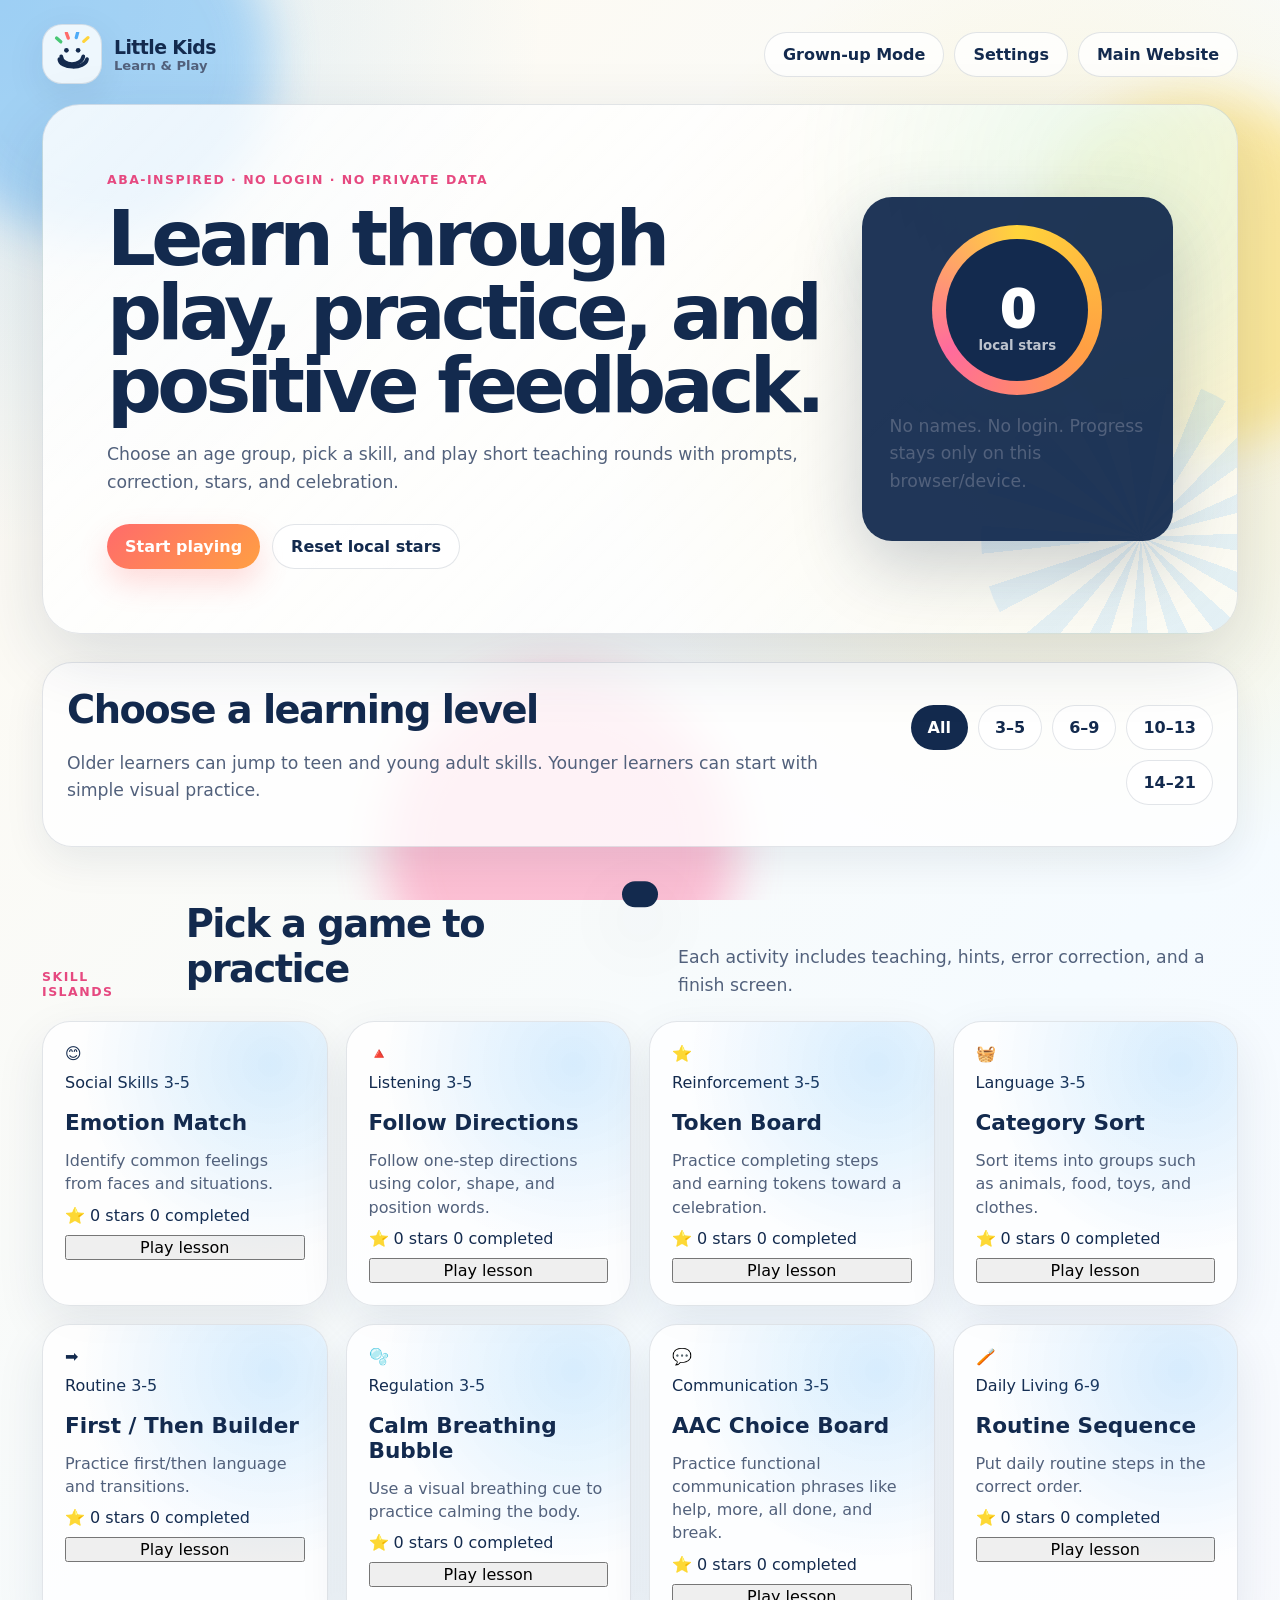
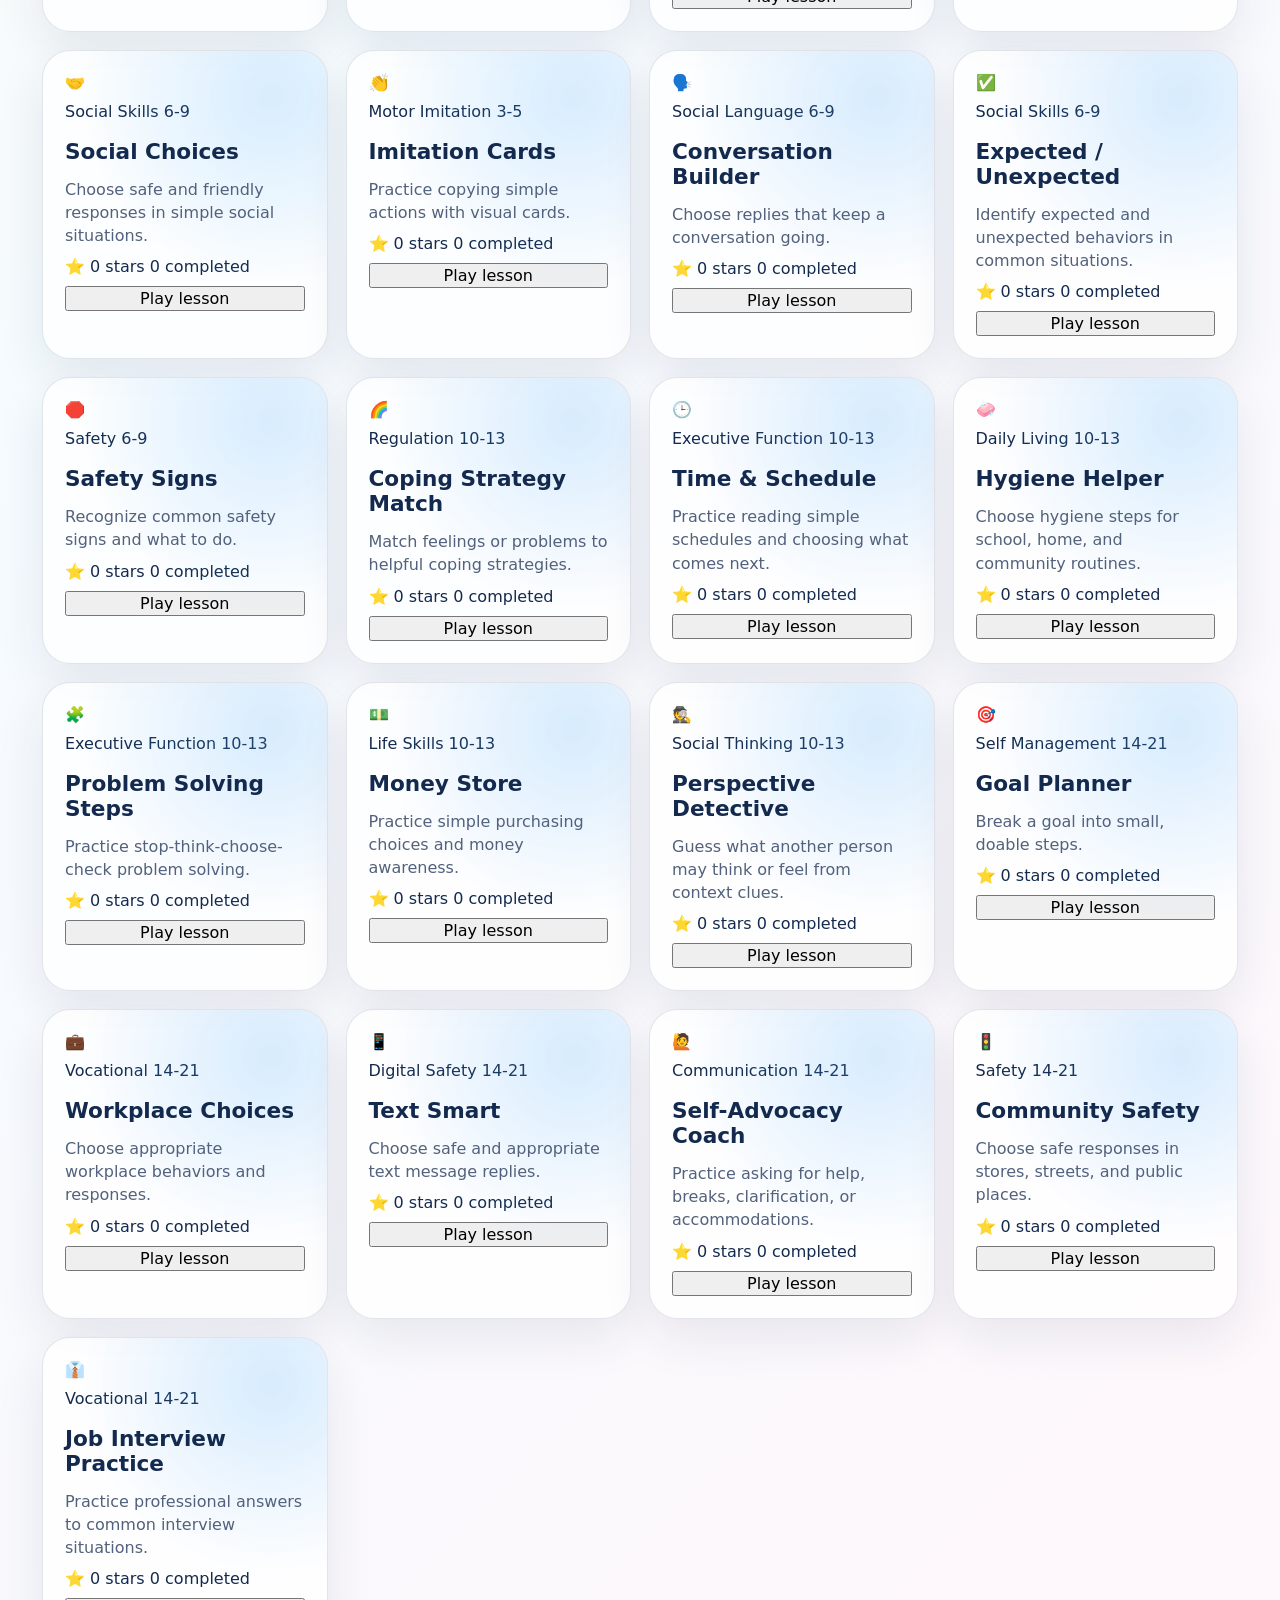
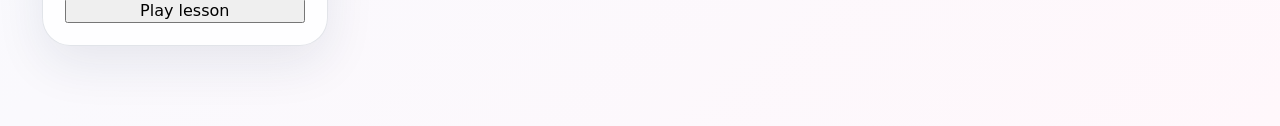
==== learn-and-play/index.html @ 6a1403d8 "Add files via upload" ====
<!doctype html>
<html lang="en">
<head>
  <meta charset="utf-8">
  <meta name="viewport" content="width=device-width, initial-scale=1">
  <title>Learn & Play Arcade — Little Kids Therapy</title>
  <meta name="description" content="A privacy-friendly Learn & Play arcade with ABA-inspired teaching games. No login, no names, no private information.">
  <link rel="stylesheet" href="styles.css">
</head>
<body>
  <div class="motion-bg" aria-hidden="true">
    <span class="blob blob-one"></span>
    <span class="blob blob-two"></span>
    <span class="blob blob-three"></span>
  </div>

  <header class="site-header">
    <a class="brand" href="../" aria-label="Back to Little Kids Therapy home">
      <span class="brand-mark" aria-hidden="true">
        <svg viewBox="0 0 96 96" role="img">
          <path d="M24 52c2 22 43 22 47 0" fill="none" stroke="#132a4e" stroke-width="8" stroke-linecap="round"/>
          <circle cx="35" cy="39" r="5" fill="#132a4e"/>
          <circle cx="60" cy="39" r="5" fill="#132a4e"/>
          <path d="M20 58c0 20 55 23 59 0" fill="none" stroke="#132a4e" stroke-width="8" stroke-linecap="round"/>
          <path d="M23 21l-9-8" stroke="#48c774" stroke-width="7" stroke-linecap="round"/>
          <path d="M39 13l-4-11" stroke="#ff6b6b" stroke-width="7" stroke-linecap="round"/>
          <path d="M56 12l3-11" stroke="#4dabf7" stroke-width="7" stroke-linecap="round"/>
          <path d="M72 20l9-8" stroke="#ffd43b" stroke-width="7" stroke-linecap="round"/>
        </svg>
      </span>
      <span>
        <strong>Little Kids</strong>
        <small>Learn & Play</small>
      </span>
    </a>

    <nav class="top-actions" aria-label="Learn and Play actions">
      <button class="pill-btn" id="grownupBtn" type="button">Grown-up Mode</button>
      <button class="pill-btn" id="settingsBtn" type="button">Settings</button>
      <a class="pill-btn" href="../">Main Website</a>
    </nav>
  </header>

  <main>
    <section class="hero">
      <div class="hero-copy">
        <span class="eyebrow">ABA-inspired · no login · no private data</span>
        <h1>Learn through play, practice, and positive feedback.</h1>
        <p>Choose an age group, pick a skill, and play short teaching rounds with prompts, correction, stars, and celebration.</p>
        <div class="hero-actions">
          <a href="#skillMap" class="primary-action">Start playing</a>
          <button type="button" class="secondary-action" id="resetProgress">Reset local stars</button>
        </div>
      </div>
      <div class="hero-panel" aria-label="Privacy friendly progress">
        <div class="star-ring">
          <span id="totalStars">0</span>
          <small>local stars</small>
        </div>
        <p>No names. No login. Progress stays only on this browser/device.</p>
      </div>
    </section>

    <section class="controls-card" aria-label="Age and skill controls">
      <div>
        <h2>Choose a learning level</h2>
        <p>Older learners can jump to teen and young adult skills. Younger learners can start with simple visual practice.</p>
      </div>
      <div class="age-tabs" role="tablist" aria-label="Age groups">
        <button class="age-tab active" data-age="ALL" type="button">All</button>
        <button class="age-tab" data-age="3-5" type="button">3–5</button>
        <button class="age-tab" data-age="6-9" type="button">6–9</button>
        <button class="age-tab" data-age="10-13" type="button">10–13</button>
        <button class="age-tab" data-age="14-21" type="button">14–21</button>
      </div>
    </section>

    <section class="skill-map" id="skillMap">
      <div class="section-head">
        <span class="eyebrow">Skill islands</span>
        <h2>Pick a game to practice</h2>
        <p>Each activity includes teaching, hints, error correction, and a finish screen.</p>
      </div>
      <div class="game-grid" id="gameGrid" aria-live="polite"></div>
    </section>
  </main>

  <dialog class="game-modal" id="gameModal" aria-label="Game window">
    <div class="modal-body">
      <button class="close-btn" id="closeGame" type="button" aria-label="Close game">×</button>
      <div id="gameArea"></div>
    </div>
  </dialog>

  <dialog class="side-dialog" id="settingsDialog" aria-label="Settings">
    <form method="dialog" class="dialog-panel">
      <button class="close-small" aria-label="Close settings">×</button>
      <h2>Accessibility Settings</h2>
      <label class="toggle-row"><input type="checkbox" id="bigTextToggle"> Bigger text</label>
      <label class="toggle-row"><input type="checkbox" id="reduceMotionToggle"> Reduce motion</label>
      <label class="toggle-row"><input type="checkbox" id="soundToggle"> Sound effects</label>
      <p class="small-note">Settings are saved only on this browser/device.</p>
      <button class="primary-action full" value="close">Done</button>
    </form>
  </dialog>

  <dialog class="side-dialog" id="grownupDialog" aria-label="Grown-up mode">
    <form method="dialog" class="dialog-panel wide">
      <button class="close-small" aria-label="Close grown-up mode">×</button>
      <h2>Grown-up Mode</h2>
      <p>This page is a no-login practice arcade. It uses ABA-inspired teaching pieces: clear instruction, visual prompt, guided practice, error correction, reinforcement, and generalization tips.</p>
      <div class="grownup-grid">
        <div><strong>Prompt hierarchy</strong><span>Teach Me → Help Me → Test Me</span></div>
        <div><strong>Correction style</strong><span>Tell what was selected, teach the difference, then try again.</span></div>
        <div><strong>Reinforcement</strong><span>Stars, tokens, praise, and short celebrations.</span></div>
        <div><strong>Privacy</strong><span>No names, no login, no diagnosis, no private child information.</span></div>
      </div>
      <button class="primary-action full" value="close">Close</button>
    </form>
  </dialog>

  <div class="toast" id="toast" role="status" aria-live="polite"></div>

  <script src="games.js"></script>
</body>
</html>
---- learn-and-play/styles.css ----
:root {
  --ink: #132a4e;
  --ink-soft: #52617c;
  --cream: #fffaf0;
  --paper: rgba(255,255,255,.80);
  --line: rgba(19,42,78,.12);
  --blue: #4dabf7;
  --aqua: #35c2d3;
  --green: #63d98a;
  --yellow: #ffd43b;
  --orange: #ff9f43;
  --pink: #ff6b9d;
  --red: #ff6b6b;
  --purple: #845ef7;
  --shadow: 0 24px 70px rgba(19,42,78,.14);
}

* { box-sizing: border-box; }
html { scroll-behavior: smooth; }
body {
  margin: 0;
  font-family: ui-sans-serif, system-ui, -apple-system, BlinkMacSystemFont, "Segoe UI", sans-serif;
  color: var(--ink);
  background:
    radial-gradient(circle at top left, rgba(77,171,247,.22), transparent 34rem),
    radial-gradient(circle at 85% 12%, rgba(255,212,59,.24), transparent 30rem),
    linear-gradient(135deg, #fffaf0, #f5fbff 45%, #fff7fb);
  min-height: 100vh;
  overflow-x: hidden;
}

body.big-text { font-size: 112%; }
body.reduce-motion *, body.reduce-motion *::before, body.reduce-motion *::after {
  animation-duration: .001ms !important;
  animation-iteration-count: 1 !important;
  transition-duration: .001ms !important;
  scroll-behavior: auto !important;
}

a { color: inherit; }
button, input { font: inherit; }

.motion-bg { position: fixed; inset: 0; pointer-events: none; overflow: hidden; z-index: -1; }
.blob { position: absolute; width: 22rem; height: 22rem; border-radius: 999px; filter: blur(24px); opacity: .42; animation: drift 15s ease-in-out infinite; }
.blob-one { top: -7rem; left: -5rem; background: #4dabf7; }
.blob-two { top: 6rem; right: -6rem; background: #ffd43b; animation-delay: -5s; }
.blob-three { bottom: -8rem; left: 30%; background: #ff6b9d; animation-delay: -9s; }
@keyframes drift {
  0%,100% { transform: translate3d(0,0,0) scale(1); }
  50% { transform: translate3d(2rem,-1rem,0) scale(1.08); }
}

.site-header {
  max-width: 1240px;
  margin: 0 auto;
  padding: 24px 22px 10px;
  display: flex;
  justify-content: space-between;
  align-items: center;
  gap: 18px;
}
.brand { display: inline-flex; align-items: center; gap: 12px; text-decoration: none; }
.brand-mark { width: 60px; height: 60px; display: grid; place-items: center; background: rgba(255,255,255,.82); border: 1px solid var(--line); border-radius: 20px; box-shadow: 0 12px 40px rgba(19,42,78,.08); }
.brand-mark svg { width: 45px; height: 45px; }
.brand strong { display:block; font-size: 1.18rem; letter-spacing:-.03em; }
.brand small { display:block; color: var(--ink-soft); font-weight:700; font-size:.82rem; }
.top-actions { display:flex; gap: 10px; flex-wrap: wrap; justify-content:flex-end; }
.pill-btn, .primary-action, .secondary-action {
  appearance:none; border:0; border-radius: 999px; padding: 12px 18px; font-weight: 800; cursor:pointer; text-decoration:none; display:inline-flex; align-items:center; justify-content:center; gap:8px;
}
.pill-btn { background: rgba(255,255,255,.78); border: 1px solid var(--line); color: var(--ink); }
.pill-btn:hover { transform: translateY(-1px); box-shadow: 0 12px 28px rgba(19,42,78,.12); }
.primary-action { background: linear-gradient(135deg, var(--red), var(--orange)); color: white; box-shadow: 0 14px 30px rgba(255,107,107,.24); }
.secondary-action { background: rgba(255,255,255,.70); color: var(--ink); border: 1px solid var(--line); }

main { max-width: 1240px; margin: 0 auto; padding: 10px 22px 80px; }
.hero {
  min-height: 420px;
  border-radius: 38px;
  padding: clamp(28px, 5vw, 64px);
  background:
    linear-gradient(135deg, rgba(255,255,255,.82), rgba(255,255,255,.55)),
    radial-gradient(circle at 90% 12%, rgba(99,217,138,.36), transparent 20rem);
  border: 1px solid var(--line);
  box-shadow: var(--shadow);
  display: grid;
  grid-template-columns: minmax(0, 1.4fr) minmax(280px, .6fr);
  gap: 28px;
  align-items:center;
  position: relative;
  overflow:hidden;
}
.hero::after {
  content:'';
  position:absolute;
  right:-4rem; bottom:-4rem; width: 20rem; height:20rem; border-radius:50%;
  background: repeating-conic-gradient(from 0deg, rgba(77,171,247,.25) 0 10deg, transparent 10deg 22deg);
  opacity:.55;
}
.hero-copy { position:relative; z-index:1; }
.eyebrow { color: #e64980; text-transform: uppercase; letter-spacing:.12em; font-size:.78rem; font-weight: 900; }
h1 { font-size: clamp(2.4rem, 6vw, 5.2rem); line-height:.96; letter-spacing:-.06em; margin: 14px 0 18px; }
.hero p, .section-head p, .controls-card p { color: var(--ink-soft); font-size: 1.08rem; line-height:1.6; }
.hero-actions { display:flex; gap: 12px; flex-wrap:wrap; margin-top:28px; }
.hero-panel { position:relative; z-index:1; background: rgba(19,42,78,.94); color:white; border-radius: 30px; padding: 28px; box-shadow: 0 24px 70px rgba(19,42,78,.22); }
.star-ring {
  width: 170px; height:170px; border-radius:50%; display:grid; place-items:center; margin:auto;
  background: conic-gradient(var(--yellow) 0deg, var(--orange) 120deg, var(--pink) 240deg, var(--yellow) 360deg);
  position:relative;
}
.star-ring::after { content:''; position:absolute; inset:14px; background:#132a4e; border-radius:50%; }
.star-ring span { z-index:1; font-size: 3.2rem; font-weight: 1000; }
.star-ring small { z-index:1; display:block; margin-top:70px; position:absolute; color: rgba(255,255,255,.72); font-weight:800; }

.controls-card {
  margin-top: 28px;
  border-radius: 30px;
  background: var(--paper);
  border: 1px solid var(--line);
  box-shadow: 0 14px 40px rgba(19,42,78,.08);
  padding: 24px;
  display:flex;
  justify-content:space-between;
  gap: 20px;
  align-items:center;
}
.controls-card h2, .section-head h2 { margin:0 0 8px; font-size: clamp(1.8rem, 3vw, 2.6rem); letter-spacing:-.04em; }
.age-tabs { display:flex; flex-wrap:wrap; gap:10px; justify-content:flex-end; }
.age-tab {
  border:1px solid var(--line);
  background:white;
  color:var(--ink);
  padding: 12px 16px;
  border-radius:999px;
  font-weight:900;
  cursor:pointer;
}
.age-tab.active, .age-tab:hover { background: var(--ink); color:white; }

.skill-map { margin-top: 54px; }
.section-head { display:flex; align-items:flex-end; justify-content:space-between; gap: 20px; margin-bottom: 22px; }
.section-head p { margin: 0; max-width: 560px; }
.game-grid {
  display:grid;
  grid-template-columns: repeat(4, minmax(0, 1fr));
  gap: 18px;
}
.game-card {
  min-height: 260px;
  position: relative;
  overflow:hidden;
  border:1px solid var(--line);
  border-radius: 28px;
  padding: 22px;
  background: rgba(255,255,255,.78);
  box-shadow: 0 18px 50px rgba(19,42,78,.09);
  cursor:pointer;
  text-align:left;
  display:flex;
  flex-direction:column;
  gap:10px;
  transition: transform .25s ease, box-shadow .25s ease;
}
.game-card:hover { transform: translateY(-6px); box-shadow: 0 28px 70px rgba(19,42,78,.14); }
.game-card::before {
  content:'';
  position:absolute;
  inset:0;
  background: radial-gradient(circle at 80% 15%, var(--card-accent, rgba(77,171,247,.22)), transparent 12rem);
  pointer-events:none;
}
.card-icon { width:58px; height:58px; border-radius:20px; display:grid; place-items:center; font-size: 2rem; background: rgba(77,171,247,.14); }
.game-card h3 { font-size:1.35rem; margin:8px 0 4px; position:relative; z-index:1; }
.game-card p { color: var(--ink-soft); margin:0; line-height:1.45; position:relative; z-index:1; }
.meta-row { margin-top:auto; display:flex; flex-wrap:wrap; gap:8px; position:relative; z-index:1; }
.badge { border-radius:999px; background:rgba(19,42,78,.07); color:var(--ink); padding: 7px 10px; font-size:.78rem; font-weight:900; }
.stars-badge { color:#8a5a00; background:rgba(255,212,59,.28); }
.level-badge { background:rgba(99,217,138,.18); color:#207447; }

.game-modal {
  width: min(1100px, calc(100vw - 32px));
  min-height: min(760px, calc(100vh - 36px));
  max-height: calc(100vh - 36px);
  border: 0;
  border-radius: 32px;
  padding: 0;
  background: transparent;
}
.game-modal::backdrop { background: rgba(19,42,78,.45); backdrop-filter: blur(12px); }
.modal-body {
  min-height: min(760px, calc(100vh - 36px));
  max-height: calc(100vh - 36px);
  overflow:auto;
  background: #fffaf0;
  border-radius: 32px;
  box-shadow: 0 40px 90px rgba(19,42,78,.35);
  padding: clamp(24px, 4vw, 44px);
  position: relative;
}
.close-btn, .close-small {
  position:absolute; top:22px; right:22px; border:0; background:var(--ink); color:white; border-radius:50%; width:48px; height:48px; display:grid; place-items:center; font-size:2rem; font-weight:900; cursor:pointer; z-index:3;
}
.close-small { width:40px; height:40px; font-size:1.4rem; }
.game-header { padding-right: 56px; border-bottom: 1px solid var(--line); padding-bottom: 22px; margin-bottom: 22px; }
.game-header h2 { margin: 4px 0 10px; font-size: clamp(2.1rem, 5vw, 4rem); line-height: 1; letter-spacing: -.055em; }
.prompt-tabs { display:flex; gap:10px; flex-wrap:wrap; margin-top:18px; }
.prompt-tab {
  border:1px solid var(--line);
  background:white;
  color:var(--ink);
  border-radius:999px;
  padding: 10px 14px;
  font-weight:900;
  cursor:pointer;
}
.prompt-tab.active { background:var(--ink); color:white; }

.lesson-box, .question-box, .feedback-box, .completion-card, .grownup-box {
  border-radius: 24px;
  border: 1px solid rgba(77,171,247,.22);
  background: rgba(77,171,247,.10);
  padding: 18px 20px;
  margin: 18px 0;
  color: var(--ink);
}
.lesson-box strong, .question-box strong { display:block; font-size:1.12rem; margin-bottom:5px; }
.question-box { background: rgba(255,255,255,.72); border-color:var(--line); font-size:1.25rem; font-weight:900; }
.feedback-box { display:none; }
.feedback-box.show { display:block; }
.feedback-box.correct { background:rgba(99,217,138,.18); border-color:rgba(99,217,138,.34); }
.feedback-box.wrong { background:rgba(255,107,107,.12); border-color:rgba(255,107,107,.32); }
.round-row { display:flex; justify-content:space-between; gap:12px; align-items:center; flex-wrap:wrap; margin: 16px 0; color:var(--ink-soft); font-weight:800; }
.progress-bar { flex:1; min-width:180px; height: 12px; background: rgba(19,42,78,.10); border-radius:999px; overflow:hidden; }
.progress-bar span { display:block; height:100%; border-radius:999px; background: linear-gradient(90deg, var(--green), var(--blue)); width:0%; transition:width .25s ease; }

.choice-grid { display:grid; grid-template-columns: repeat(3, minmax(0,1fr)); gap:14px; }
.choice-btn {
  min-height: 132px;
  border: 1px solid var(--line);
  background:white;
  border-radius: 24px;
  box-shadow: 0 14px 36px rgba(19,42,78,.08);
  cursor:pointer;
  font-weight: 950;
  color:var(--ink);
  display:flex;
  flex-direction:column;
  align-items:center;
  justify-content:center;
  gap:10px;
  padding: 15px;
  transition: transform .2s ease, border-color .2s ease, background .2s ease;
}
.choice-btn:hover { transform: translateY(-3px); border-color: var(--blue); }
.choice-btn.hint { outline: 4px solid rgba(255,212,59,.75); background:#fffced; }
.choice-btn.correct-choice { outline: 4px solid rgba(99,217,138,.75); }
.choice-btn.wrong-choice { outline: 4px solid rgba(255,107,107,.55); }
.choice-icon { font-size:3rem; line-height:1; min-height:60px; display:grid; place-items:center; }
.choice-icon svg { max-width: 80px; max-height:80px; }
.choice-label { font-size:1.05rem; text-align:center; }

.next-row { margin-top:18px; display:flex; gap:10px; justify-content:flex-end; flex-wrap:wrap; }
.next-btn, .try-btn {
  border:0; border-radius:999px; padding:13px 18px; font-weight:950; cursor:pointer;
  background:var(--ink); color:white;
}
.try-btn { background: white; color:var(--ink); border:1px solid var(--line); }
.completion-card { text-align:center; background: linear-gradient(135deg, rgba(255,212,59,.24), rgba(99,217,138,.16)); border-color:rgba(255,212,59,.38); padding:34px; }
.completion-card .big-stars { font-size:4rem; letter-spacing:.1em; margin: 12px 0; }
.confetti-pop { animation: pop .7s ease both; }
@keyframes pop { 0% { transform:scale(.7); opacity:.2; } 70% { transform:scale(1.08); } 100% { transform:scale(1); opacity:1; } }

.sequence-area { display:grid; grid-template-columns: 1fr 1fr; gap:16px; }
.sequence-bank, .sequence-slots { background:rgba(255,255,255,.62); border:1px solid var(--line); border-radius:24px; padding:18px; min-height:240px; }
.sequence-items { display:grid; gap:10px; }
.sequence-btn {
  border:1px solid var(--line); background:white; border-radius:18px; padding:14px; cursor:pointer; font-weight:900; text-align:left;
}
.sequence-btn.selected { opacity:.45; }
.slot { border:2px dashed rgba(19,42,78,.18); border-radius:18px; padding:14px; margin-bottom:10px; min-height:54px; color:var(--ink-soft); font-weight:850; }
.slot.filled { border-style:solid; background:white; color:var(--ink); }

.token-board { display:grid; gap:24px; place-items:center; }
.tokens { display:flex; gap:14px; flex-wrap:wrap; justify-content:center; }
.token {
  width:72px; height:72px; border-radius:50%; background:rgba(19,42,78,.08); display:grid; place-items:center; font-size:2.1rem; color:rgba(19,42,78,.25);
  border:2px solid rgba(19,42,78,.08);
}
.token.earned { background:var(--yellow); color:#8a5a00; border-color:#ffb703; animation:bounce .38s ease both; }
@keyframes bounce { 0%{transform:scale(.75)} 70%{transform:scale(1.12)} 100%{transform:scale(1)} }
.token-action { font-size:1.3rem; padding:16px 24px; }

.breathing-wrap { text-align:center; display:grid; gap:24px; justify-items:center; }
.breathing-bubble {
  width:220px; height:220px; border-radius:50%; background: radial-gradient(circle at 30% 25%, #fff, var(--blue));
  display:grid; place-items:center; color:white; font-weight:1000; font-size:1.4rem; box-shadow:0 26px 70px rgba(77,171,247,.25);
  animation: breathe 6s ease-in-out infinite;
}
@keyframes breathe { 0%,100%{transform:scale(.78)} 50%{transform:scale(1.12)} }

.side-dialog { border:0; border-radius:28px; padding:0; background:transparent; }
.side-dialog::backdrop { background:rgba(19,42,78,.28); backdrop-filter:blur(8px); }
.dialog-panel {
  width:min(520px, calc(100vw - 32px)); background:#fffaf0; color:var(--ink); border-radius:28px; padding:32px; box-shadow:var(--shadow); position:relative;
}
.dialog-panel.wide { width:min(760px, calc(100vw - 32px)); }
.toggle-row { display:flex; gap:12px; align-items:center; padding:14px 0; border-bottom:1px solid var(--line); font-weight:900; }
.small-note { color:var(--ink-soft); line-height:1.5; }
.full { width:100%; margin-top:18px; }
.grownup-grid { display:grid; grid-template-columns: repeat(2,1fr); gap:14px; margin-top:18px; }
.grownup-grid div { background:white; border:1px solid var(--line); border-radius:20px; padding:16px; }
.grownup-grid strong, .grownup-grid span { display:block; }
.grownup-grid span { color:var(--ink-soft); margin-top:8px; line-height:1.45; }

.toast {
  position: fixed; left:50%; bottom:24px; transform:translateX(-50%) translateY(120%);
  background: var(--ink); color:white; border-radius:999px; padding:13px 18px; font-weight:900; box-shadow:var(--shadow); z-index:20; transition: transform .25s ease;
}
.toast.show { transform:translateX(-50%) translateY(0); }

@media (max-width: 1000px) {
  .hero { grid-template-columns: 1fr; }
  .game-grid { grid-template-columns: repeat(2, minmax(0,1fr)); }
  .choice-grid { grid-template-columns: repeat(2,minmax(0,1fr)); }
  .controls-card, .section-head { align-items:flex-start; flex-direction:column; }
  .age-tabs { justify-content:flex-start; }
}
@media (max-width: 620px) {
  .site-header { align-items:flex-start; flex-direction:column; }
  .game-grid, .choice-grid, .sequence-area { grid-template-columns: 1fr; }
  .modal-body { border-radius:24px; padding:22px; }
  .game-modal { width: calc(100vw - 12px); }
  .grownup-grid { grid-template-columns:1fr; }
}


/* ===== V14 Visual Teaching Upgrade ===== */
.game-tools {
  display:flex;
  align-items:center;
  justify-content:space-between;
  gap:12px;
  flex-wrap:wrap;
  margin: 14px 0 18px;
}
.tool-btn, .prompt-switch button {
  border:1px solid rgba(19,42,78,.14);
  background:#fff;
  color:#132a4e;
  border-radius:999px;
  padding:10px 14px;
  font-weight:800;
  cursor:pointer;
  box-shadow:0 10px 26px rgba(19,42,78,.07);
}
.prompt-switch {
  display:flex;
  gap:6px;
  padding:5px;
  border-radius:999px;
  background:rgba(19,42,78,.06);
}
.prompt-switch button.active {
  background:#132a4e;
  color:#fff;
}
.teaching-card {
  display:flex;
  gap:10px;
  align-items:flex-start;
  border-radius:18px;
  padding:14px 16px;
  background:linear-gradient(135deg, #fff4cc, #fff9e9);
  border:1px solid #ffd76b;
  color:#4f5d7a;
  font-weight:700;
  margin:12px 0 20px;
}
.teaching-card strong {
  color:#132a4e;
  min-width:120px;
}
.big-visual {
  text-align:center;
  font-size:86px;
  line-height:1;
  margin:22px 0;
  filter: drop-shadow(0 18px 20px rgba(19,42,78,.10));
}
.answer-grid.compact {
  grid-template-columns: repeat(auto-fit, minmax(180px, 1fr));
}
.answer-card[disabled],
.aac-tile[disabled] {
  opacity:.55;
  cursor:not-allowed;
}
.feedback {
  display:none;
  margin-top:18px;
  padding:16px 18px;
  border-radius:18px;
  font-weight:700;
  line-height:1.55;
}
.feedback.correct {
  display:block;
  background:rgba(93,201,168,.16);
  border:1px solid rgba(93,201,168,.30);
  color:#17614d;
}
.feedback.wrong {
  display:block;
  background:rgba(255,123,107,.13);
  border:1px solid rgba(255,123,107,.28);
  color:#92362e;
}
.shape-grid {
  display:grid;
  grid-template-columns:repeat(3, 1fr);
  gap:16px;
  margin-top:20px;
}
.shape-card {
  min-height:140px;
  border-radius:24px;
  border:1px solid rgba(19,42,78,.14);
  background:#fff;
  cursor:pointer;
  display:flex;
  flex-direction:column;
  align-items:center;
  justify-content:center;
  gap:8px;
  font-weight:900;
  color:#132a4e;
  box-shadow:0 20px 42px rgba(19,42,78,.08);
}
.shape-card:hover,
.answer-card:hover,
.aac-tile:hover {
  transform:translateY(-2px);
  box-shadow:0 26px 46px rgba(19,42,78,.12);
}
.shape-svg {
  width:88px;
  height:88px;
}
.message-builder,
.sequence-target,
.model-card {
  min-height:72px;
  border-radius:22px;
  padding:18px 20px;
  background:#fff;
  border:1px solid rgba(19,42,78,.12);
  font-size:22px;
  font-weight:900;
  color:#132a4e;
  display:flex;
  align-items:center;
  box-shadow:0 16px 34px rgba(19,42,78,.06);
}
.aac-grid {
  display:grid;
  grid-template-columns:repeat(4, 1fr);
  gap:14px;
  margin:20px 0;
}
.aac-tile {
  min-height:88px;
  border-radius:22px;
  border:1px solid rgba(19,42,78,.14);
  background:#fff;
  cursor:pointer;
  font-weight:900;
  color:#132a4e;
  display:flex;
  flex-direction:column;
  align-items:center;
  justify-content:center;
  gap:8px;
  box-shadow:0 18px 36px rgba(19,42,78,.07);
}
.aac-tile strong { font-size:26px; }
.action-row {
  display:flex;
  align-items:center;
  gap:12px;
  flex-wrap:wrap;
  margin-top:18px;
}
.action-row.center { justify-content:center; }
.token-board-large {
  display:flex;
  justify-content:center;
  gap:14px;
  padding:24px;
  margin:20px 0;
  border-radius:28px;
  background:linear-gradient(135deg, rgba(59,175,214,.14), rgba(255,216,107,.20));
  border:1px solid rgba(19,42,78,.08);
}
.token-board-large span {
  width:62px;
  height:62px;
  display:grid;
  place-items:center;
  border-radius:18px;
  background:#fff;
  font-size:34px;
  box-shadow:0 15px 32px rgba(19,42,78,.08);
}
.breathing-wrap {
  display:grid;
  place-items:center;
  gap:16px;
  padding:22px;
}
.breathing-bubble {
  width:160px;
  height:160px;
  border-radius:50%;
  display:grid;
  place-items:center;
  font-weight:900;
  color:#132a4e;
  background:radial-gradient(circle at 35% 25%, #fff, #8edceb 45%, #3bafd6);
  box-shadow:0 24px 60px rgba(59,175,214,.35);
  transition:transform 2s ease;
}
.breathing-bubble.grow {
  transform:scale(1.28);
}
.adult-guide {
  margin-top:26px;
  border-radius:20px;
  background:rgba(255,255,255,.64);
  border:1px solid rgba(19,42,78,.10);
  padding:14px 16px;
}
.adult-guide summary {
  cursor:pointer;
  font-weight:900;
  color:#132a4e;
}
.adult-guide p {
  color:#4f5d7a;
  margin:10px 0 0;
}
.finish-screen {
  text-align:center;
  padding:42px 20px;
}
.finish-screen h1 {
  font-size:clamp(36px, 5vw, 70px);
}
.confetti {
  font-size:54px;
  letter-spacing:8px;
  animation: floaty 2.2s ease-in-out infinite;
}
.reward-center {
  display:grid;
  gap:12px;
  max-width:720px;
  margin:24px auto;
}
.badge {
  border-radius:18px;
  padding:16px;
  background:#fff;
  border:1px solid rgba(19,42,78,.10);
  color:#132a4e;
  font-weight:800;
}
.empty-state {
  grid-column: 1 / -1;
  background:#fff;
  border-radius:24px;
  padding:36px;
  text-align:center;
  color:#4f5d7a;
  border:1px solid rgba(19,42,78,.10);
}
body.big-text {
  font-size: 120%;
}
body.big-text .answer-card,
body.big-text .aac-tile,
body.big-text .instruction-card {
  font-size: 1.12em;
}
body.reduce-motion *,
body.reduce-motion *::before,
body.reduce-motion *::after {
  animation:none !important;
  transition:none !important;
}
@media (max-width: 760px) {
  .shape-grid, .aac-grid {
    grid-template-columns:1fr 1fr;
  }
  .game-tools {
    align-items:stretch;
  }
  .prompt-switch {
    width:100%;
    justify-content:center;
  }
  .token-board-large span {
    width:46px;
    height:46px;
    font-size:25px;
  }
}
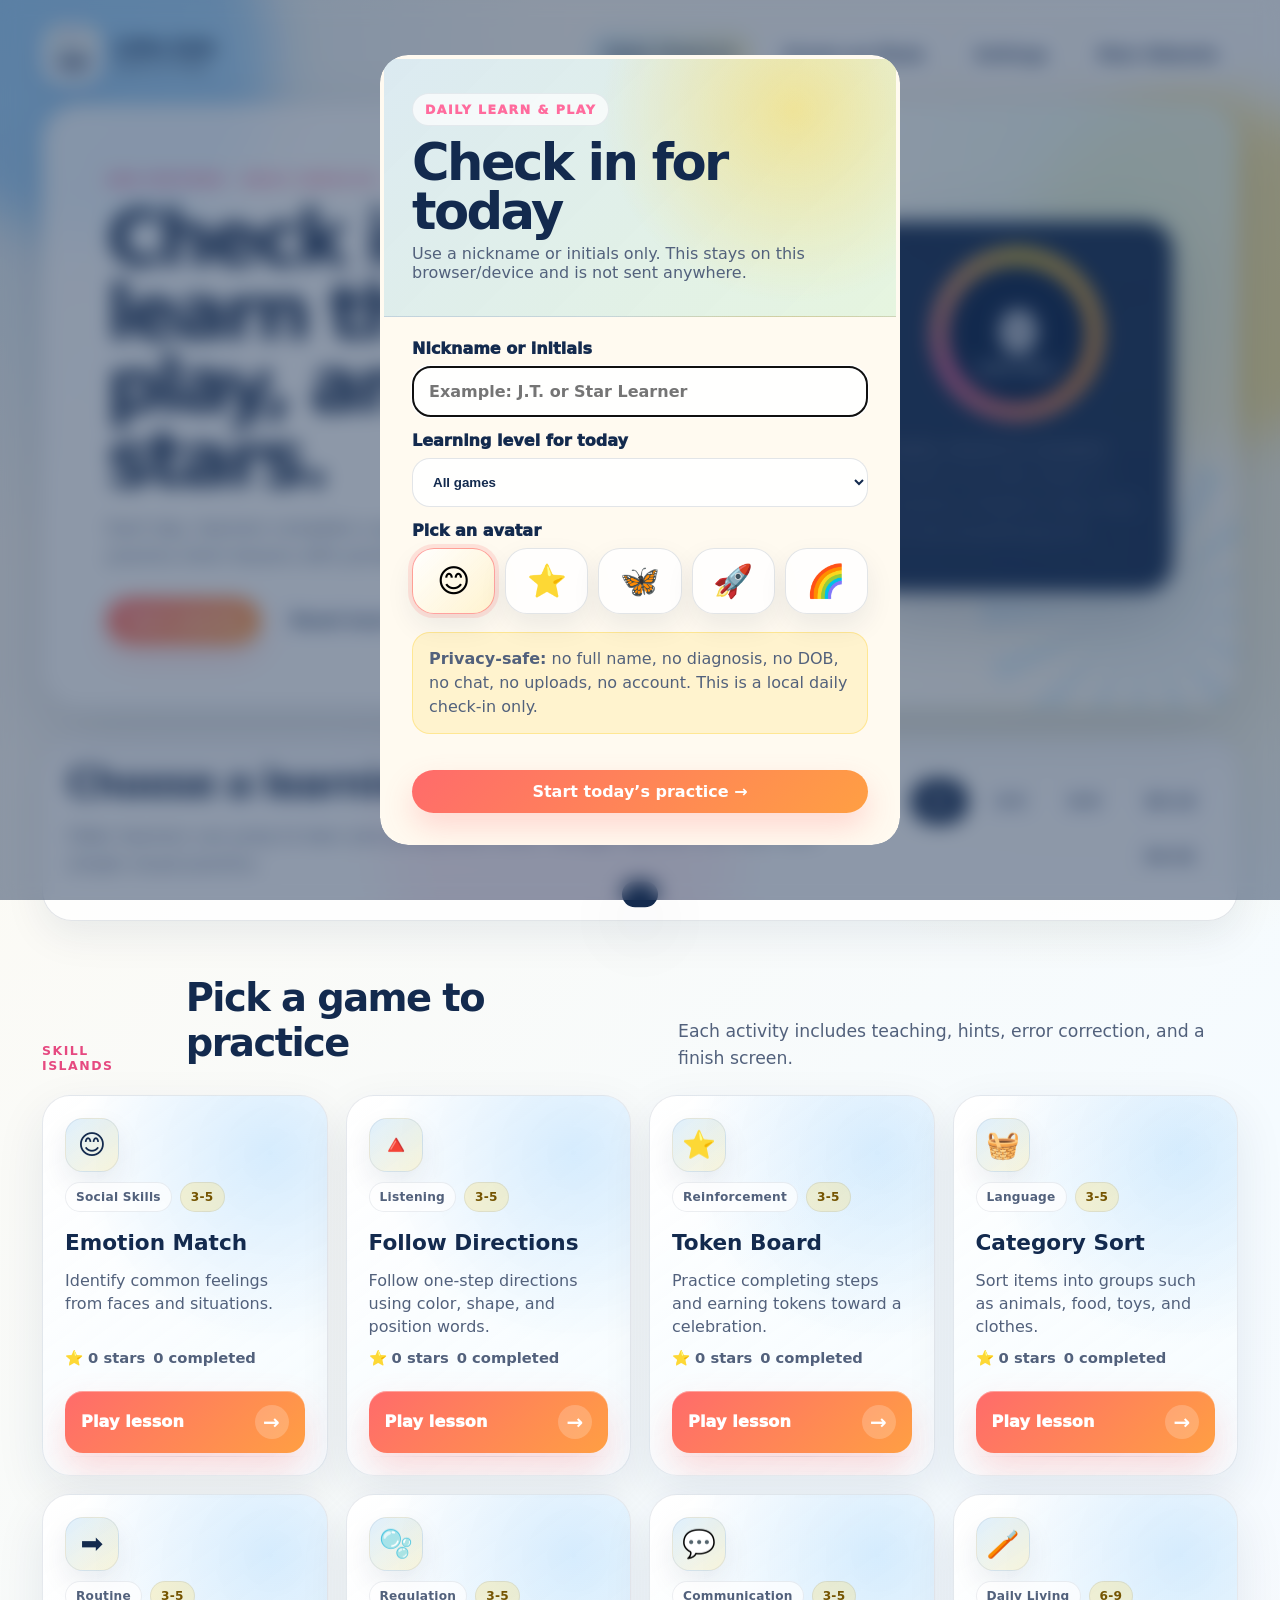
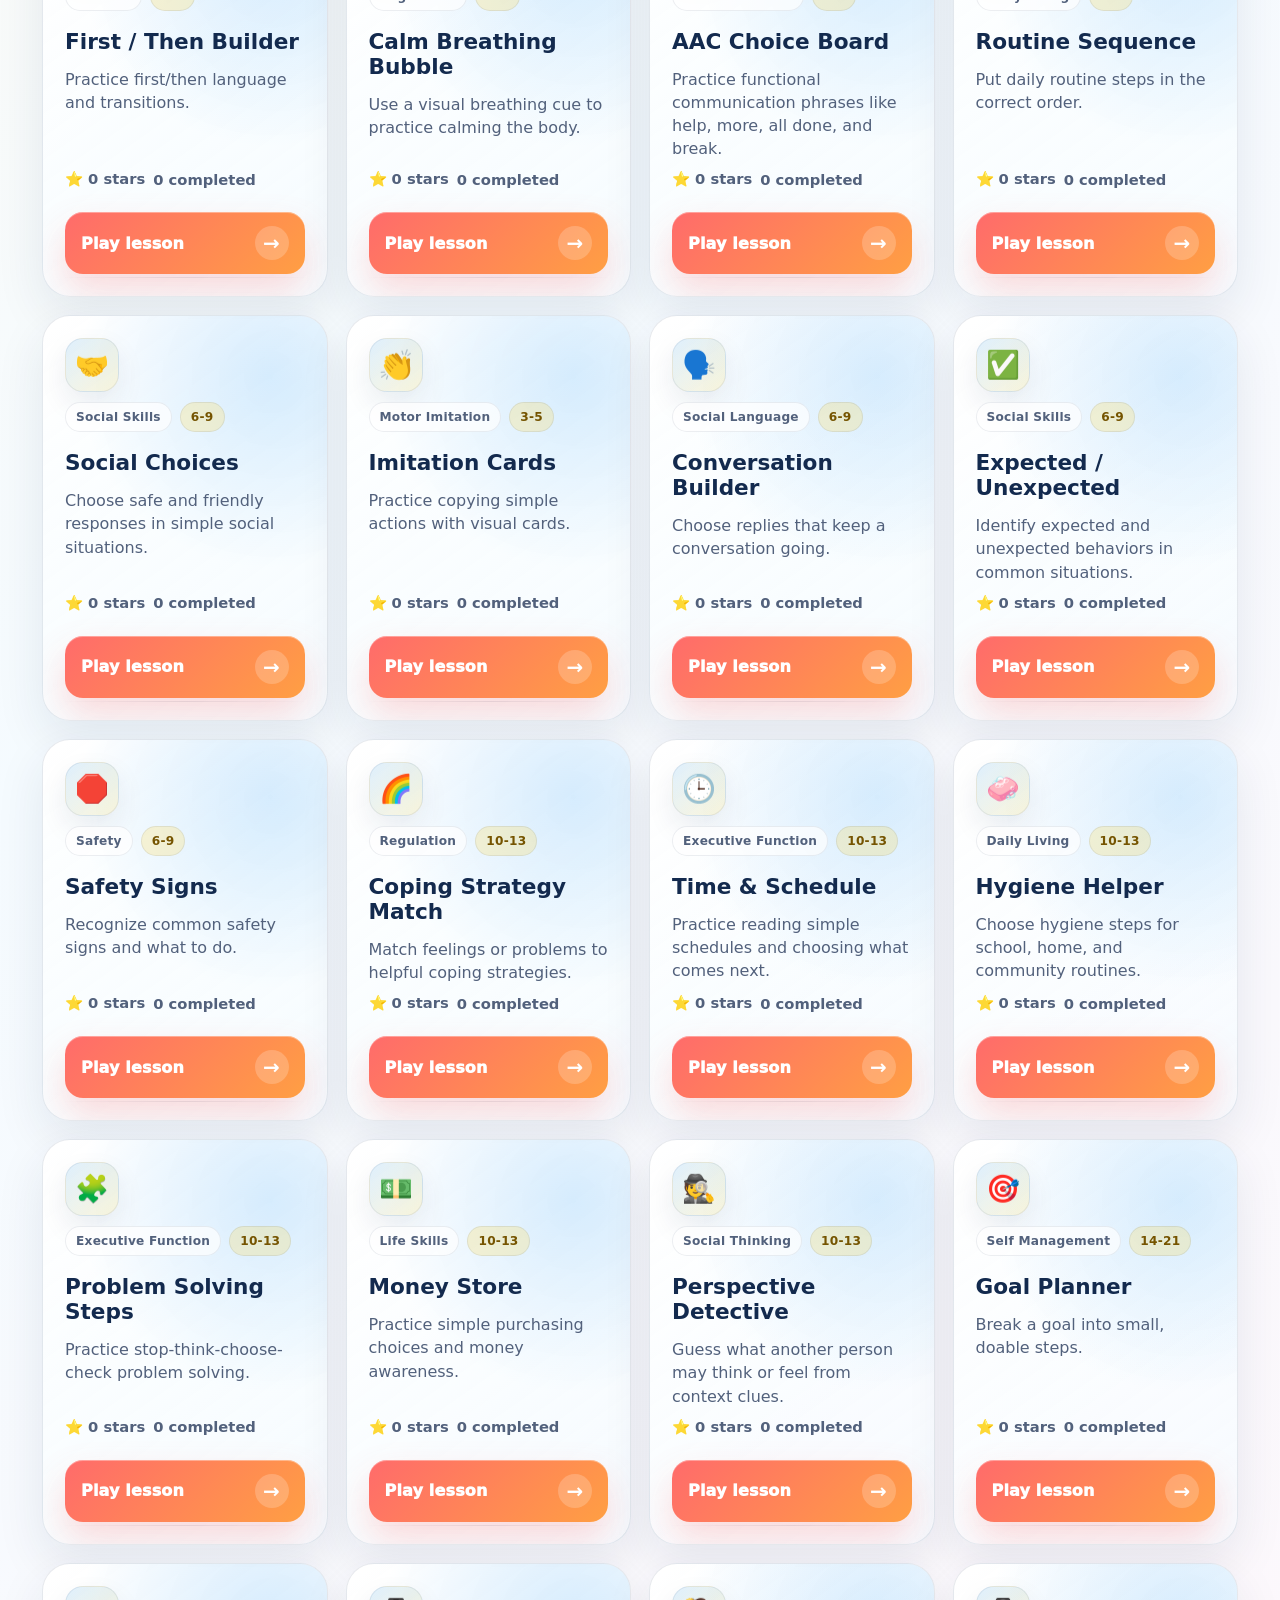
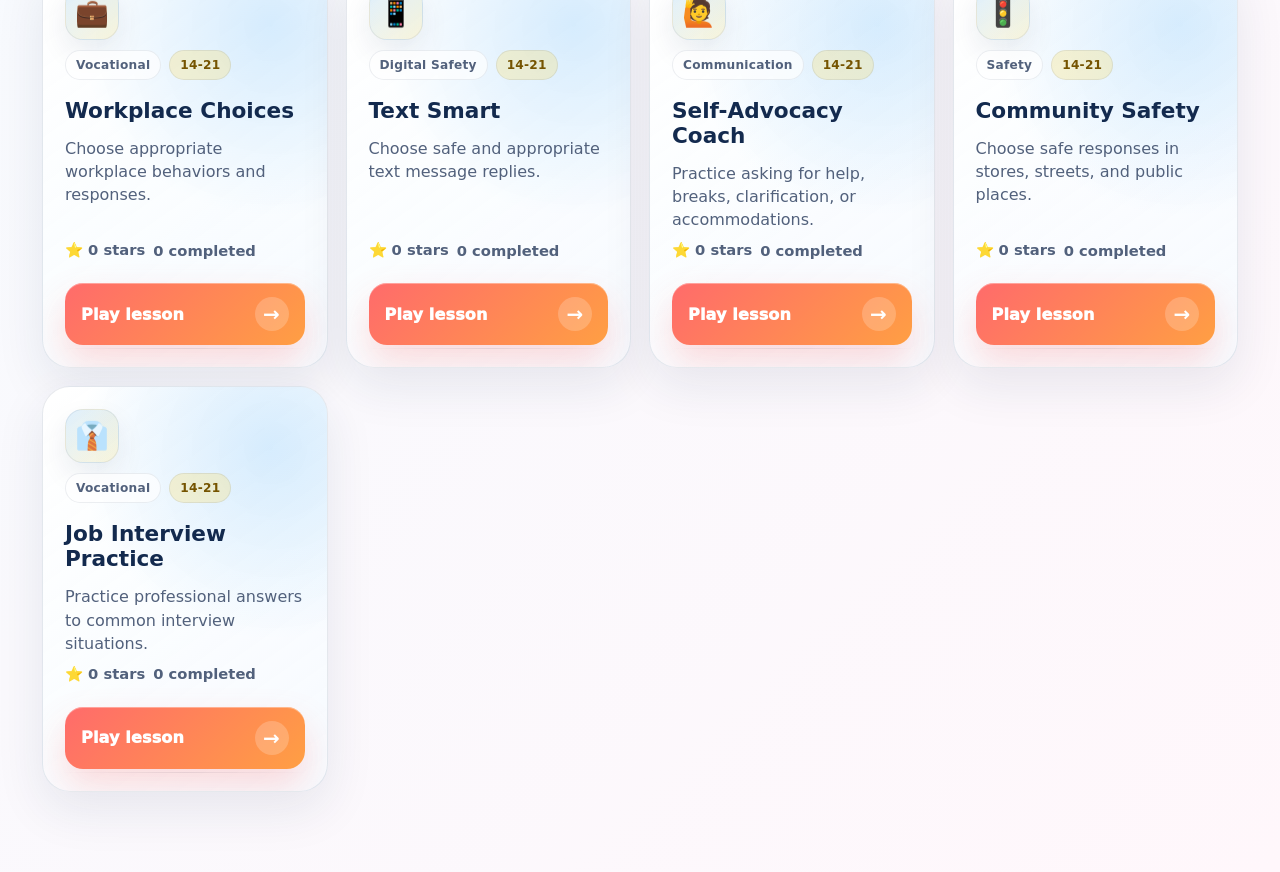
==== commit 500861de: "Add files via upload" ====
--- a/learn-and-play/index.html
+++ b/learn-and-play/index.html
@@ -4,7 +4,7 @@
   <meta charset="utf-8">
   <meta name="viewport" content="width=device-width, initial-scale=1">
   <title>Learn & Play Arcade — Little Kids Therapy</title>
-  <meta name="description" content="A privacy-friendly Learn & Play arcade with ABA-inspired teaching games. No login, no names, no private information.">
+  <meta name="description" content="A privacy-friendly daily Learn & Play arcade with ABA-inspired teaching games, local check-in, prompts, and rewards.">
   <link rel="stylesheet" href="styles.css">
 </head>
 <body>
@@ -35,6 +35,7 @@
     </a>
 
     <nav class="top-actions" aria-label="Learn and Play actions">
+      <button class="pill-btn daily-pill" id="dailyCheckinBtn" type="button">Daily Check-In</button>
       <button class="pill-btn" id="grownupBtn" type="button">Grown-up Mode</button>
       <button class="pill-btn" id="settingsBtn" type="button">Settings</button>
       <a class="pill-btn" href="../">Main Website</a>
@@ -44,9 +45,9 @@
   <main>
     <section class="hero">
       <div class="hero-copy">
-        <span class="eyebrow">ABA-inspired · no login · no private data</span>
-        <h1>Learn through play, practice, and positive feedback.</h1>
-        <p>Choose an age group, pick a skill, and play short teaching rounds with prompts, correction, stars, and celebration.</p>
+        <span class="eyebrow">ABA-inspired · daily check-in · local progress only</span>
+        <h1>Check in daily, learn through play, and earn stars.</h1>
+        <p>Each day, learners complete a quick local check-in, choose a skill island, and practice short lessons with prompts, correction, stars, and celebration.</p>
         <div class="hero-actions">
           <a href="#skillMap" class="primary-action">Start playing</a>
           <button type="button" class="secondary-action" id="resetProgress">Reset local stars</button>
@@ -57,7 +58,7 @@
           <span id="totalStars">0</span>
           <small>local stars</small>
         </div>
-        <p>No names. No login. Progress stays only on this browser/device.</p>
+        <p><strong id="dailyGreeting">Daily check-in needed</strong><br><span id="dailyStatusText">Progress stays only on this browser/device.</span></p>
       </div>
     </section>
 
@@ -92,6 +93,44 @@
     </div>
   </dialog>
 
+
+  <dialog class="side-dialog daily-dialog" id="dailyCheckinDialog" aria-label="Daily check-in">
+    <form class="dialog-panel daily-panel" id="dailyCheckinForm">
+      <div class="checkin-hero">
+        <span class="checkin-badge">Daily Learn & Play</span>
+        <h2>Check in for today</h2>
+        <p>Use a nickname or initials only. This stays on this browser/device and is not sent anywhere.</p>
+      </div>
+
+      <label class="field-label" for="dailyNickname">Nickname or initials</label>
+      <input class="checkin-input" id="dailyNickname" name="dailyNickname" maxlength="18" placeholder="Example: J.T. or Star Learner" autocomplete="off">
+
+      <label class="field-label" for="dailyAgeBand">Learning level for today</label>
+      <select class="checkin-input" id="dailyAgeBand" name="dailyAgeBand">
+        <option value="ALL">All games</option>
+        <option value="3-5">Ages 3–5</option>
+        <option value="6-9">Ages 6–9</option>
+        <option value="10-13">Ages 10–13</option>
+        <option value="14-21">Ages 14–21</option>
+      </select>
+
+      <div class="field-label">Pick an avatar</div>
+      <div class="avatar-picker" role="radiogroup" aria-label="Pick an avatar">
+        <button type="button" class="avatar-choice active" data-avatar="😊" aria-label="smile avatar">😊</button>
+        <button type="button" class="avatar-choice" data-avatar="⭐" aria-label="star avatar">⭐</button>
+        <button type="button" class="avatar-choice" data-avatar="🦋" aria-label="butterfly avatar">🦋</button>
+        <button type="button" class="avatar-choice" data-avatar="🚀" aria-label="rocket avatar">🚀</button>
+        <button type="button" class="avatar-choice" data-avatar="🌈" aria-label="rainbow avatar">🌈</button>
+      </div>
+
+      <div class="daily-privacy-note">
+        <strong>Privacy-safe:</strong> no full name, no diagnosis, no DOB, no chat, no uploads, no account. This is a local daily check-in only.
+      </div>
+
+      <button class="primary-action full" type="submit">Start today’s practice →</button>
+    </form>
+  </dialog>
+
   <dialog class="side-dialog" id="settingsDialog" aria-label="Settings">
     <form method="dialog" class="dialog-panel">
       <button class="close-small" aria-label="Close settings">×</button>
@@ -108,12 +147,12 @@
     <form method="dialog" class="dialog-panel wide">
       <button class="close-small" aria-label="Close grown-up mode">×</button>
       <h2>Grown-up Mode</h2>
-      <p>This page is a no-login practice arcade. It uses ABA-inspired teaching pieces: clear instruction, visual prompt, guided practice, error correction, reinforcement, and generalization tips.</p>
+      <p>This page is a static daily check-in practice arcade with no internet account. It uses ABA-inspired teaching pieces: clear instruction, visual prompt, guided practice, error correction, reinforcement, and generalization tips.</p>
       <div class="grownup-grid">
         <div><strong>Prompt hierarchy</strong><span>Teach Me → Help Me → Test Me</span></div>
         <div><strong>Correction style</strong><span>Tell what was selected, teach the difference, then try again.</span></div>
         <div><strong>Reinforcement</strong><span>Stars, tokens, praise, and short celebrations.</span></div>
-        <div><strong>Privacy</strong><span>No names, no login, no diagnosis, no private child information.</span></div>
+        <div><strong>Privacy</strong><span>Nickname/initials only, no internet account, no diagnosis, no private child information.</span></div>
       </div>
       <button class="primary-action full" value="close">Close</button>
     </form>
--- a/learn-and-play/styles.css
+++ b/learn-and-play/styles.css
@@ -615,3 +615,218 @@
     font-size:25px;
   }
 }
+
+
+/* ===== V15 Polish Fix: in-modal Show Me + modern game cards ===== */
+.game-card {
+  border: 1px solid rgba(19,42,78,.10);
+  background: linear-gradient(145deg, rgba(255,255,255,.92), rgba(245,251,255,.82));
+}
+.game-card::after {
+  content:'';
+  position:absolute;
+  inset:auto 18px 18px 18px;
+  height:1px;
+  background:linear-gradient(90deg, transparent, rgba(19,42,78,.10), transparent);
+  pointer-events:none;
+}
+.game-icon {
+  width: 54px;
+  height: 54px;
+  border-radius: 18px;
+  display:grid;
+  place-items:center;
+  font-size: 1.7rem;
+  background: linear-gradient(135deg, rgba(77,171,247,.18), rgba(255,212,59,.18));
+  border:1px solid rgba(19,42,78,.08);
+  box-shadow: 0 12px 28px rgba(19,42,78,.08);
+  position:relative;
+  z-index:1;
+}
+.game-card-top,
+.game-card-foot {
+  position: relative;
+  z-index: 1;
+  display:flex;
+  align-items:center;
+  gap:8px;
+  flex-wrap:wrap;
+}
+.game-card-foot {
+  margin-top:auto;
+  color:var(--ink-soft);
+  font-weight:800;
+  font-size:.92rem;
+}
+.category-pill,
+.age-pill {
+  display:inline-flex;
+  align-items:center;
+  border-radius:999px;
+  padding: 7px 10px;
+  font-size: .76rem;
+  font-weight: 900;
+  letter-spacing: .02em;
+  background: rgba(255,255,255,.68);
+  border:1px solid rgba(19,42,78,.08);
+  color:var(--ink-soft);
+}
+.age-pill { background:rgba(255,212,59,.22); color:#755400; }
+.play-btn {
+  position:relative;
+  z-index:2;
+  width:100%;
+  margin-top:14px;
+  border:0;
+  border-radius: 18px;
+  padding: 14px 16px;
+  cursor:pointer;
+  background: linear-gradient(135deg, #ff6b6b, #ff9f43);
+  color:#fff;
+  font-weight: 950;
+  letter-spacing:.01em;
+  display:flex;
+  align-items:center;
+  justify-content:space-between;
+  box-shadow: 0 18px 36px rgba(255,107,107,.24), inset 0 1px 0 rgba(255,255,255,.35);
+  transition: transform .2s ease, box-shadow .2s ease, filter .2s ease;
+}
+.play-btn strong {
+  width: 34px;
+  height: 34px;
+  border-radius:999px;
+  background:rgba(255,255,255,.20);
+  display:grid;
+  place-items:center;
+  font-size:1.25rem;
+}
+.play-btn:hover {
+  transform: translateY(-2px);
+  filter:saturate(1.05);
+  box-shadow: 0 24px 46px rgba(255,107,107,.30), inset 0 1px 0 rgba(255,255,255,.4);
+}
+.play-btn:active { transform: translateY(0); }
+.game-tools {
+  background: rgba(255,255,255,.60);
+  border: 1px solid rgba(19,42,78,.08);
+  border-radius: 24px;
+  padding: 10px;
+  box-shadow: 0 12px 32px rgba(19,42,78,.07);
+}
+.tool-btn, .prompt-switch button {
+  min-height: 42px;
+  border:1px solid rgba(19,42,78,.10);
+  background: linear-gradient(180deg, #fff, #f9fbff);
+  box-shadow: 0 10px 22px rgba(19,42,78,.06);
+}
+.tool-btn:hover, .prompt-switch button:hover {
+  transform: translateY(-1px);
+  box-shadow: 0 14px 28px rgba(19,42,78,.10);
+}
+.tool-btn[data-action="show"] {
+  background: linear-gradient(135deg, rgba(77,171,247,.16), rgba(255,212,59,.18));
+  border-color: rgba(77,171,247,.20);
+}
+.model-prompt {
+  display:none;
+  margin: 10px 0 18px;
+  padding: 18px 20px;
+  border-radius: 22px;
+  background: linear-gradient(135deg, #e8f7ff, #fff9e6);
+  border: 1px solid rgba(77,171,247,.28);
+  box-shadow: 0 18px 44px rgba(19,42,78,.08);
+  color: var(--ink);
+}
+.model-prompt.show {
+  display:flex;
+  gap:14px;
+  align-items:flex-start;
+  animation: modelPop .22s ease-out both;
+}
+.model-prompt strong {
+  flex:0 0 auto;
+  display:inline-flex;
+  align-items:center;
+  gap:8px;
+  color:#104f80;
+  font-weight:950;
+}
+.model-prompt strong::before { content:'👀'; }
+.model-prompt span {
+  color:var(--ink-soft);
+  font-weight:800;
+  line-height:1.55;
+}
+@keyframes modelPop {
+  from { opacity:0; transform: translateY(-6px) scale(.99); }
+  to { opacity:1; transform: translateY(0) scale(1); }
+}
+.toast { z-index: 9999; }
+.answer-card, .shape-card, .aac-tile {
+  border-width:1px;
+  transition: transform .18s ease, box-shadow .18s ease, border-color .18s ease;
+}
+.answer-card:hover, .shape-card:hover, .aac-tile:hover {
+  border-color:rgba(77,171,247,.30);
+}
+@media (max-width: 620px) {
+  .model-prompt.show { flex-direction:column; }
+  .play-btn { border-radius:16px; }
+}
+
+
+/* V16 daily local check-in */
+.daily-pill {
+  background: linear-gradient(135deg, rgba(77,171,247,.18), rgba(255,212,59,.24));
+  border-color: rgba(77,171,247,.28);
+}
+.daily-dialog::backdrop { background: rgba(19,42,78,.48); backdrop-filter: blur(10px); }
+.daily-panel { max-width: 620px; overflow: hidden; }
+.checkin-hero {
+  margin: -28px -28px 22px;
+  padding: 34px 28px;
+  background:
+    radial-gradient(circle at 80% 20%, rgba(255,212,59,.45), transparent 12rem),
+    linear-gradient(135deg, rgba(77,171,247,.20), rgba(99,217,138,.16));
+  border-bottom: 1px solid var(--line);
+}
+.checkin-badge {
+  display: inline-flex; align-items: center; gap: 8px;
+  padding: 8px 12px; border-radius: 999px;
+  background: rgba(255,255,255,.70); color: var(--pink);
+  font-size: .78rem; font-weight: 950; letter-spacing: .12em; text-transform: uppercase;
+  border: 1px solid rgba(19,42,78,.08);
+}
+.checkin-hero h2 { margin: 12px 0 8px; font-size: clamp(2rem, 5vw, 3.2rem); line-height: .95; letter-spacing: -.05em; }
+.checkin-hero p { color: var(--ink-soft); margin: 0; max-width: 34rem; }
+.field-label { display:block; margin: 14px 0 8px; font-weight: 950; color: var(--ink); }
+.checkin-input {
+  width: 100%; padding: 15px 16px; border-radius: 18px; border: 1px solid var(--line);
+  background: rgba(255,255,255,.88); color: var(--ink); font-weight: 800;
+  box-shadow: inset 0 1px 0 rgba(255,255,255,.8);
+}
+.avatar-picker { display: grid; grid-template-columns: repeat(5, 1fr); gap: 10px; margin-bottom: 14px; }
+.avatar-choice {
+  min-height: 66px; border-radius: 22px; border: 1px solid var(--line); background: rgba(255,255,255,.82);
+  font-size: 2rem; cursor: pointer; box-shadow: 0 12px 28px rgba(19,42,78,.08);
+  transition: transform .18s ease, box-shadow .18s ease, border-color .18s ease;
+}
+.avatar-choice:hover { transform: translateY(-2px); box-shadow: 0 18px 38px rgba(19,42,78,.13); }
+.avatar-choice.active { border-color: rgba(255,107,107,.62); outline: 4px solid rgba(255,107,107,.16); background: linear-gradient(135deg, rgba(255,255,255,.95), rgba(255,212,59,.18)); }
+.daily-privacy-note {
+  margin: 18px 0; padding: 14px 16px; border-radius: 18px;
+  background: rgba(255,212,59,.18); border: 1px solid rgba(255,212,59,.40);
+  color: var(--ink-soft); line-height: 1.5;
+}
+.daily-status-card {
+  margin-top: 14px; padding: 14px 16px; border-radius: 20px;
+  background: rgba(255,255,255,.18); border: 1px solid rgba(255,255,255,.22);
+  color: rgba(255,255,255,.86); font-weight: 800;
+}
+.daily-status-card strong { display:block; color: #fff; margin-bottom: 4px; }
+.hero-panel .daily-avatar { font-size: 2rem; display:inline-block; margin-right: 8px; }
+@media (max-width: 640px) {
+  .avatar-picker { grid-template-columns: repeat(3, 1fr); }
+  .daily-panel { padding: 22px; }
+  .checkin-hero { margin: -22px -22px 18px; padding: 28px 22px; }
+}
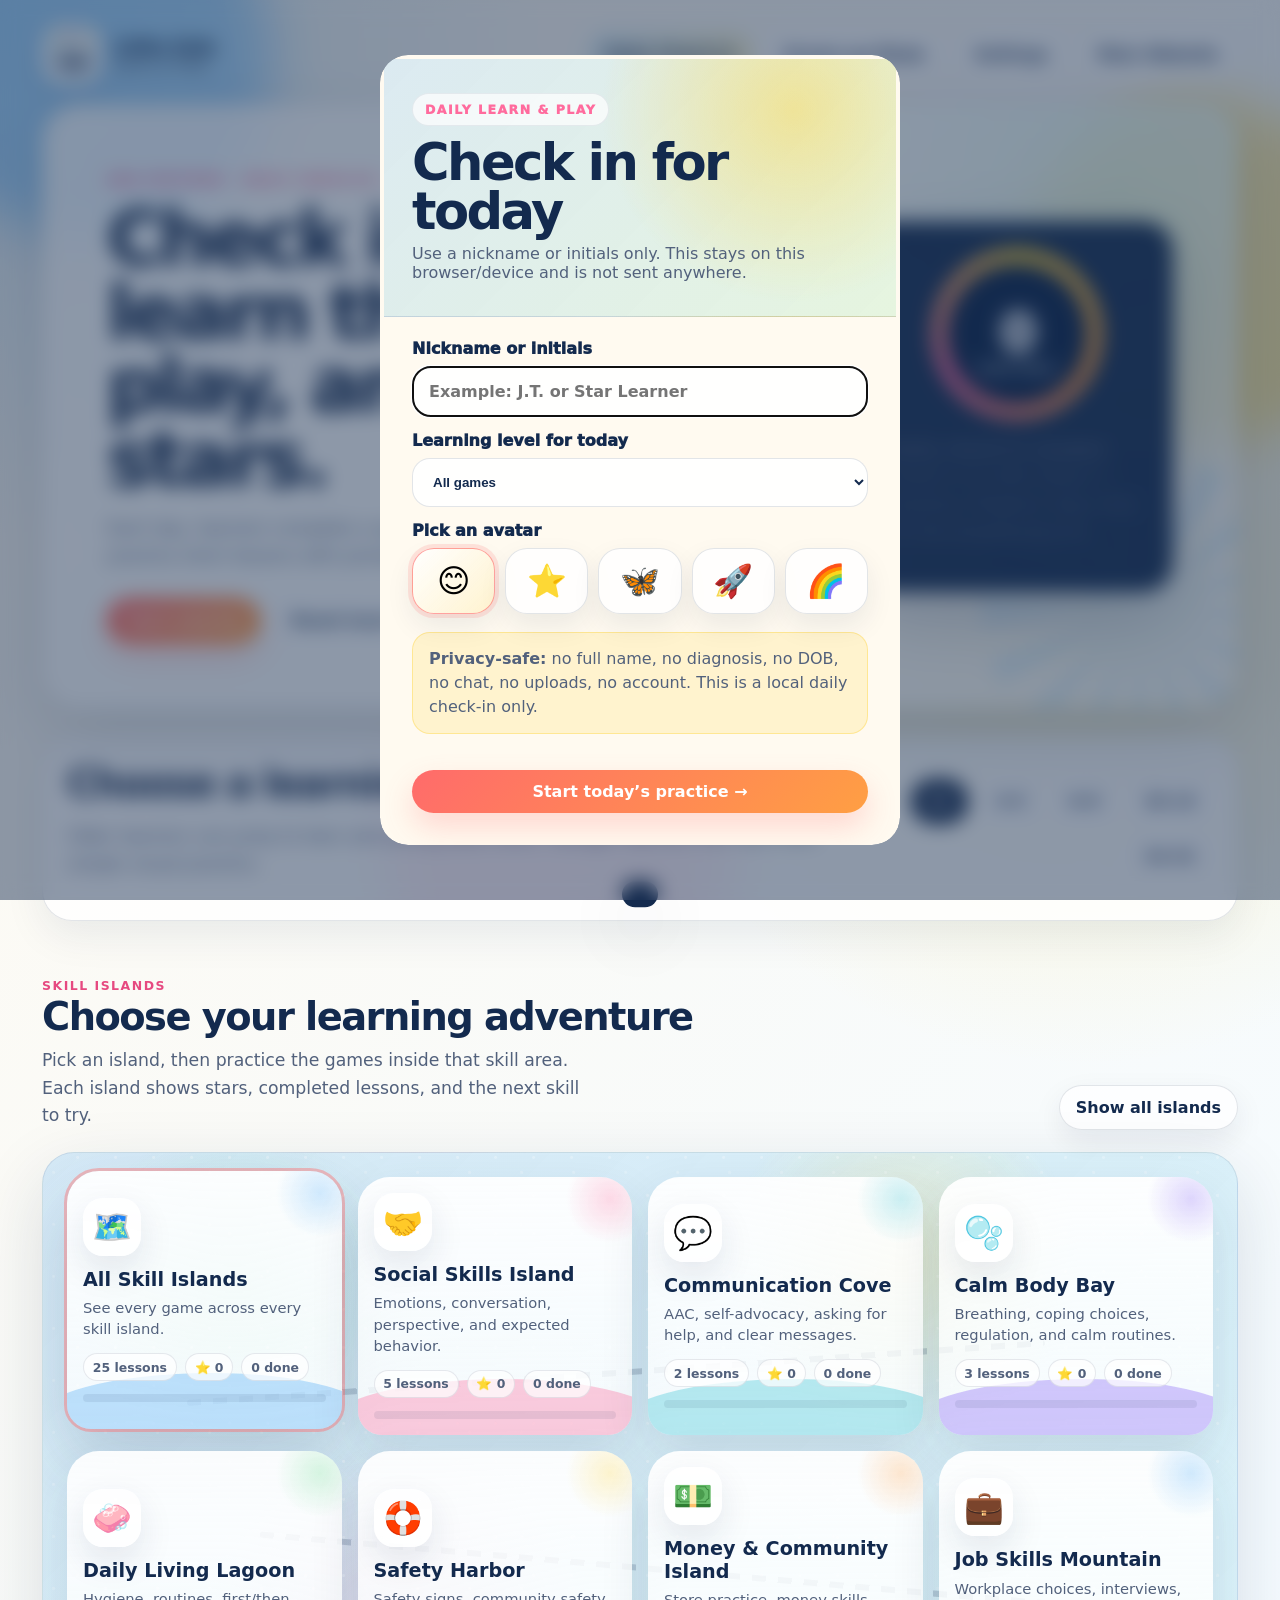
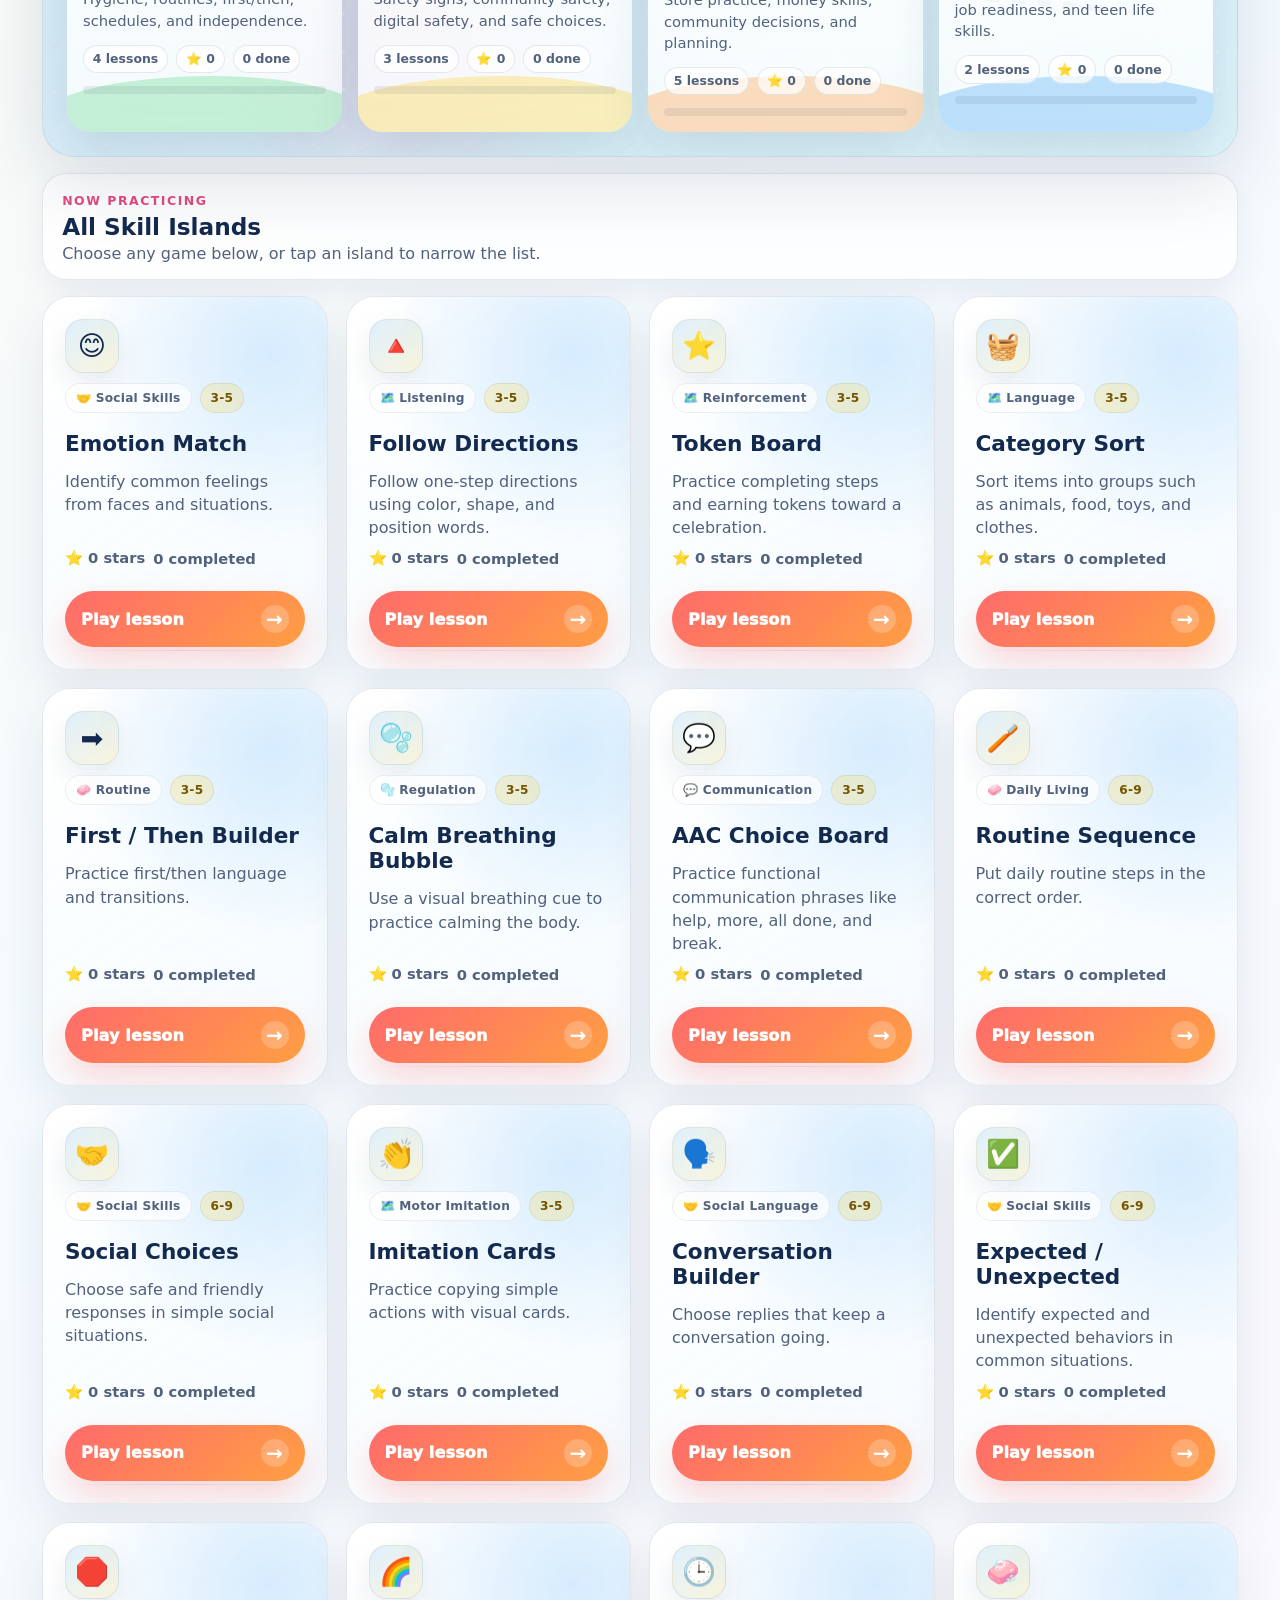
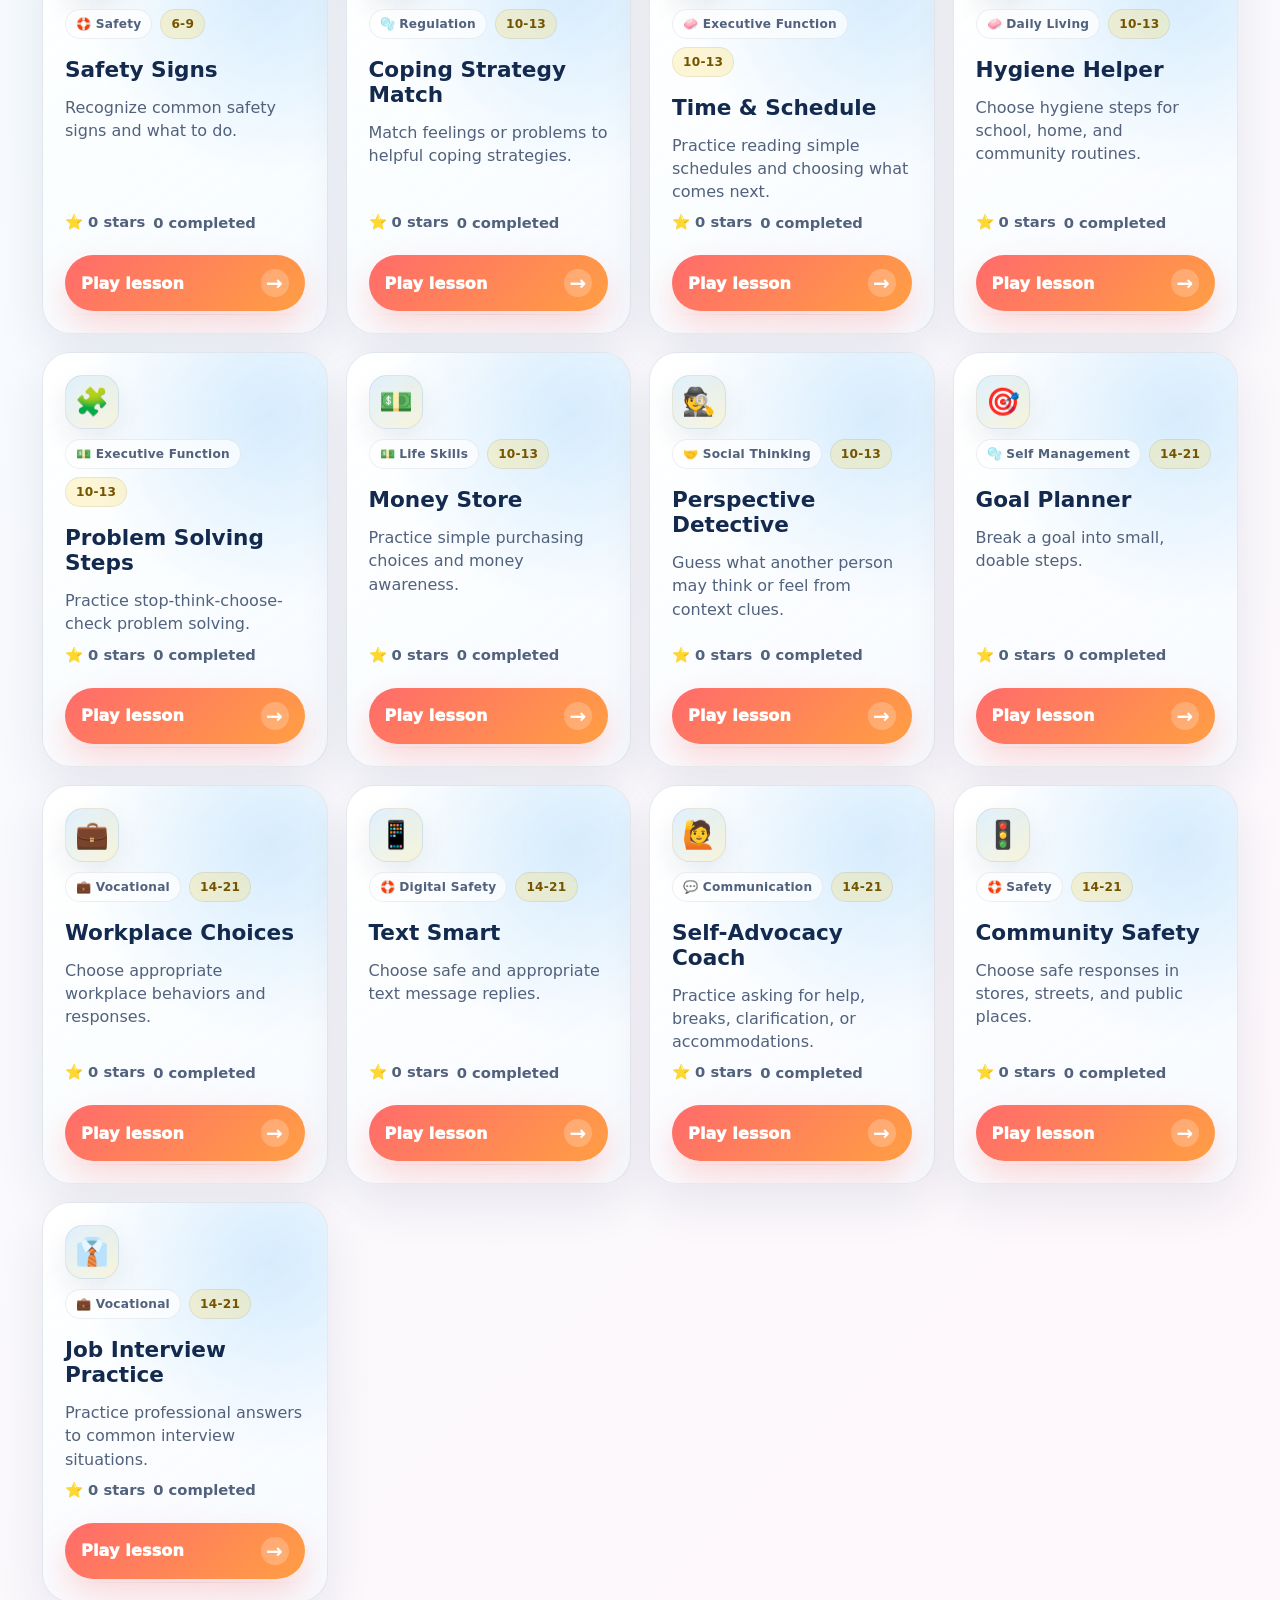
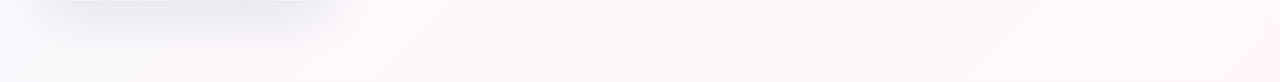
==== commit 90a851ea: "Add files via upload" ====
--- a/learn-and-play/index.html
+++ b/learn-and-play/index.html
@@ -76,12 +76,29 @@
       </div>
     </section>
 
-    <section class="skill-map" id="skillMap">
-      <div class="section-head">
-        <span class="eyebrow">Skill islands</span>
-        <h2>Pick a game to practice</h2>
-        <p>Each activity includes teaching, hints, error correction, and a finish screen.</p>
+    <section class="skill-map adventure-map" id="skillMap">
+      <div class="section-head adventure-head">
+        <div>
+          <span class="eyebrow">Skill islands</span>
+          <h2>Choose your learning adventure</h2>
+          <p>Pick an island, then practice the games inside that skill area. Each island shows stars, completed lessons, and the next skill to try.</p>
+        </div>
+        <button class="map-reset" id="clearIslandFilter" type="button">Show all islands</button>
       </div>
+
+      <div class="island-map-wrap" aria-label="Skill Islands Adventure Map">
+        <div class="map-water" aria-hidden="true"></div>
+        <div class="island-path path-one" aria-hidden="true"></div>
+        <div class="island-path path-two" aria-hidden="true"></div>
+        <div class="islands-grid" id="islandsGrid" aria-live="polite"></div>
+      </div>
+
+      <div class="selected-island-panel" id="selectedIslandPanel">
+        <span class="eyebrow">Now practicing</span>
+        <h3 id="selectedIslandTitle">All Skill Islands</h3>
+        <p id="selectedIslandText">Choose any game below, or tap an island to narrow the list.</p>
+      </div>
+
       <div class="game-grid" id="gameGrid" aria-live="polite"></div>
     </section>
   </main>
--- a/learn-and-play/styles.css
+++ b/learn-and-play/styles.css
@@ -830,3 +830,199 @@
   .daily-panel { padding: 22px; }
   .checkin-hero { margin: -22px -22px 18px; padding: 28px 22px; }
 }
+
+/* ========== V17 Skill Islands Adventure Map ========== */
+.adventure-map {
+  position: relative;
+}
+.adventure-head {
+  display: flex;
+  justify-content: space-between;
+  align-items: flex-end;
+  gap: 1rem;
+}
+.map-reset {
+  border: 1px solid rgba(19,42,78,.12);
+  background: rgba(255,255,255,.78);
+  color: var(--ink);
+  font-weight: 900;
+  border-radius: 999px;
+  padding: .75rem 1rem;
+  box-shadow: 0 12px 30px rgba(19,42,78,.08);
+  cursor: pointer;
+}
+.island-map-wrap {
+  position: relative;
+  overflow: hidden;
+  border: 1px solid rgba(19,42,78,.10);
+  border-radius: 2rem;
+  padding: clamp(1rem, 2vw, 1.5rem);
+  background:
+    radial-gradient(circle at 16% 22%, rgba(99,217,138,.20), transparent 10rem),
+    radial-gradient(circle at 72% 18%, rgba(255,212,59,.22), transparent 11rem),
+    radial-gradient(circle at 30% 80%, rgba(255,107,157,.18), transparent 12rem),
+    linear-gradient(135deg, rgba(77,171,247,.22), rgba(53,194,211,.13));
+  box-shadow: var(--shadow);
+  margin-bottom: 1rem;
+}
+.map-water {
+  position:absolute;
+  inset:-20%;
+  background-image:
+    radial-gradient(circle at 20% 30%, rgba(255,255,255,.26) 0 1px, transparent 2px),
+    radial-gradient(circle at 80% 70%, rgba(255,255,255,.20) 0 1px, transparent 2px);
+  background-size: 38px 38px, 52px 52px;
+  animation: mapDrift 18s linear infinite;
+  pointer-events:none;
+}
+@keyframes mapDrift { from { transform: translate3d(0,0,0) rotate(0deg); } to { transform: translate3d(-40px,30px,0) rotate(2deg); } }
+.island-path {
+  position: absolute;
+  height: 6px;
+  border-radius: 999px;
+  background: repeating-linear-gradient(90deg, rgba(19,42,78,.18) 0 14px, transparent 14px 26px);
+  transform: rotate(-4deg);
+  pointer-events:none;
+}
+.path-one { left: 12%; right: 16%; top: 36%; }
+.path-two { left: 18%; right: 10%; bottom: 30%; transform: rotate(5deg); }
+.islands-grid {
+  position: relative;
+  z-index: 2;
+  display: grid;
+  grid-template-columns: repeat(4, minmax(0, 1fr));
+  gap: 1rem;
+}
+.island-card {
+  position: relative;
+  min-height: 188px;
+  border: 0;
+  border-radius: 2rem 2rem 1.5rem 1.5rem;
+  background: linear-gradient(180deg, rgba(255,255,255,.92), rgba(255,255,255,.72));
+  box-shadow: 0 22px 50px rgba(19,42,78,.12);
+  padding: 1rem;
+  text-align: left;
+  color: var(--ink);
+  cursor: pointer;
+  overflow: hidden;
+  transform: translateY(0);
+  transition: transform .22s ease, box-shadow .22s ease, outline-color .22s ease;
+  outline: 3px solid transparent;
+}
+.island-card:hover,
+.island-card.active {
+  transform: translateY(-6px);
+  box-shadow: 0 32px 72px rgba(19,42,78,.18);
+  outline-color: rgba(255,107,107,.42);
+}
+.island-card::before {
+  content:'';
+  position:absolute;
+  left:-12%; right:-12%; bottom:-36px;
+  height: 92px;
+  background: var(--island-color, #63d98a);
+  border-radius: 52% 48% 0 0;
+  opacity: .34;
+}
+.island-card::after {
+  content:'';
+  position:absolute;
+  width: 92px;
+  height: 92px;
+  right: -24px;
+  top: -24px;
+  border-radius: 999px;
+  background: radial-gradient(circle, var(--island-color, #63d98a), transparent 68%);
+  opacity: .25;
+}
+.island-icon {
+  width: 58px;
+  height: 58px;
+  display:grid;
+  place-items:center;
+  border-radius: 1.25rem;
+  background: rgba(255,255,255,.86);
+  font-size: 2rem;
+  box-shadow: 0 14px 34px rgba(19,42,78,.10);
+  margin-bottom: .75rem;
+}
+.island-card h3 {
+  margin: .25rem 0 .4rem;
+  font-size: 1.2rem;
+}
+.island-card p {
+  margin: 0;
+  color: var(--ink-soft);
+  line-height: 1.45;
+  font-size: .92rem;
+}
+.island-stats {
+  position: relative;
+  z-index: 1;
+  display: flex;
+  gap: .5rem;
+  flex-wrap: wrap;
+  margin-top: .85rem;
+}
+.island-stats span {
+  border: 1px solid rgba(19,42,78,.10);
+  background: rgba(255,255,255,.72);
+  border-radius: 999px;
+  padding: .35rem .55rem;
+  color: var(--ink-soft);
+  font-weight: 800;
+  font-size: .78rem;
+}
+.island-progress-mini {
+  position: relative;
+  z-index: 1;
+  height: 8px;
+  border-radius: 999px;
+  background: rgba(19,42,78,.08);
+  margin-top: .8rem;
+  overflow: hidden;
+}
+.island-progress-mini i {
+  display:block;
+  height:100%;
+  width: var(--pct, 0%);
+  border-radius: 999px;
+  background: linear-gradient(90deg, var(--island-color, #63d98a), #ffd43b);
+}
+.selected-island-panel {
+  border: 1px solid rgba(19,42,78,.10);
+  background: rgba(255,255,255,.76);
+  border-radius: 1.5rem;
+  padding: 1rem 1.2rem;
+  margin-bottom: 1rem;
+  box-shadow: 0 12px 34px rgba(19,42,78,.07);
+}
+.selected-island-panel h3 { margin: .25rem 0; font-size: 1.45rem; }
+.selected-island-panel p { margin: 0; color: var(--ink-soft); }
+.game-card {
+  border: 1px solid rgba(19,42,78,.10);
+}
+.play-btn {
+  border: 0 !important;
+  background: linear-gradient(135deg, #ff6b6b, #ff9f43) !important;
+  color: #fff !important;
+  border-radius: 999px !important;
+  box-shadow: 0 16px 34px rgba(255,107,107,.25) !important;
+  min-height: 46px;
+  padding-inline: 1rem !important;
+  font-weight: 950 !important;
+}
+.play-btn strong {
+  background: rgba(255,255,255,.22);
+  border-radius: 999px;
+  width: 28px;
+  height: 28px;
+  display: inline-grid;
+  place-items: center;
+}
+@media (max-width: 1050px){ .islands-grid { grid-template-columns: repeat(2, minmax(0, 1fr)); } }
+@media (max-width: 620px){
+  .adventure-head { align-items:flex-start; flex-direction:column; }
+  .islands-grid { grid-template-columns: 1fr; }
+  .island-card { min-height: 160px; }
+}
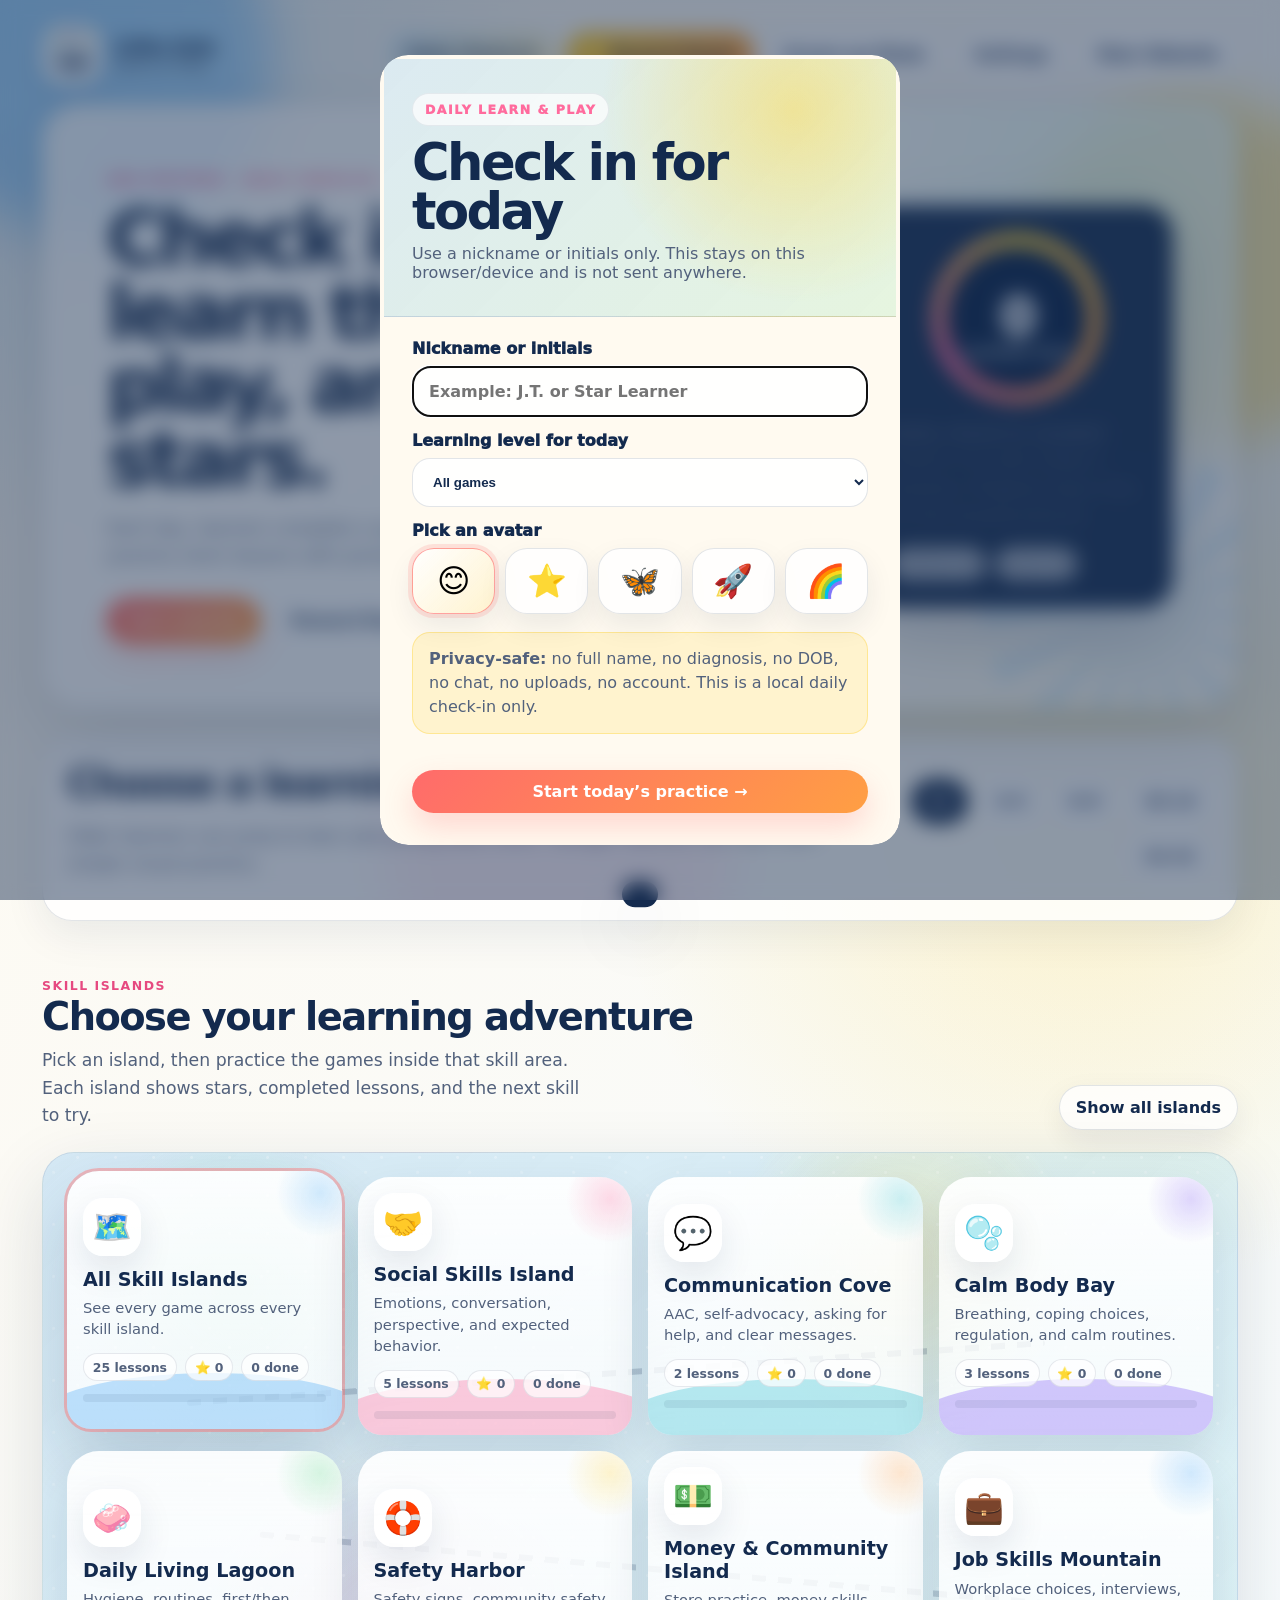
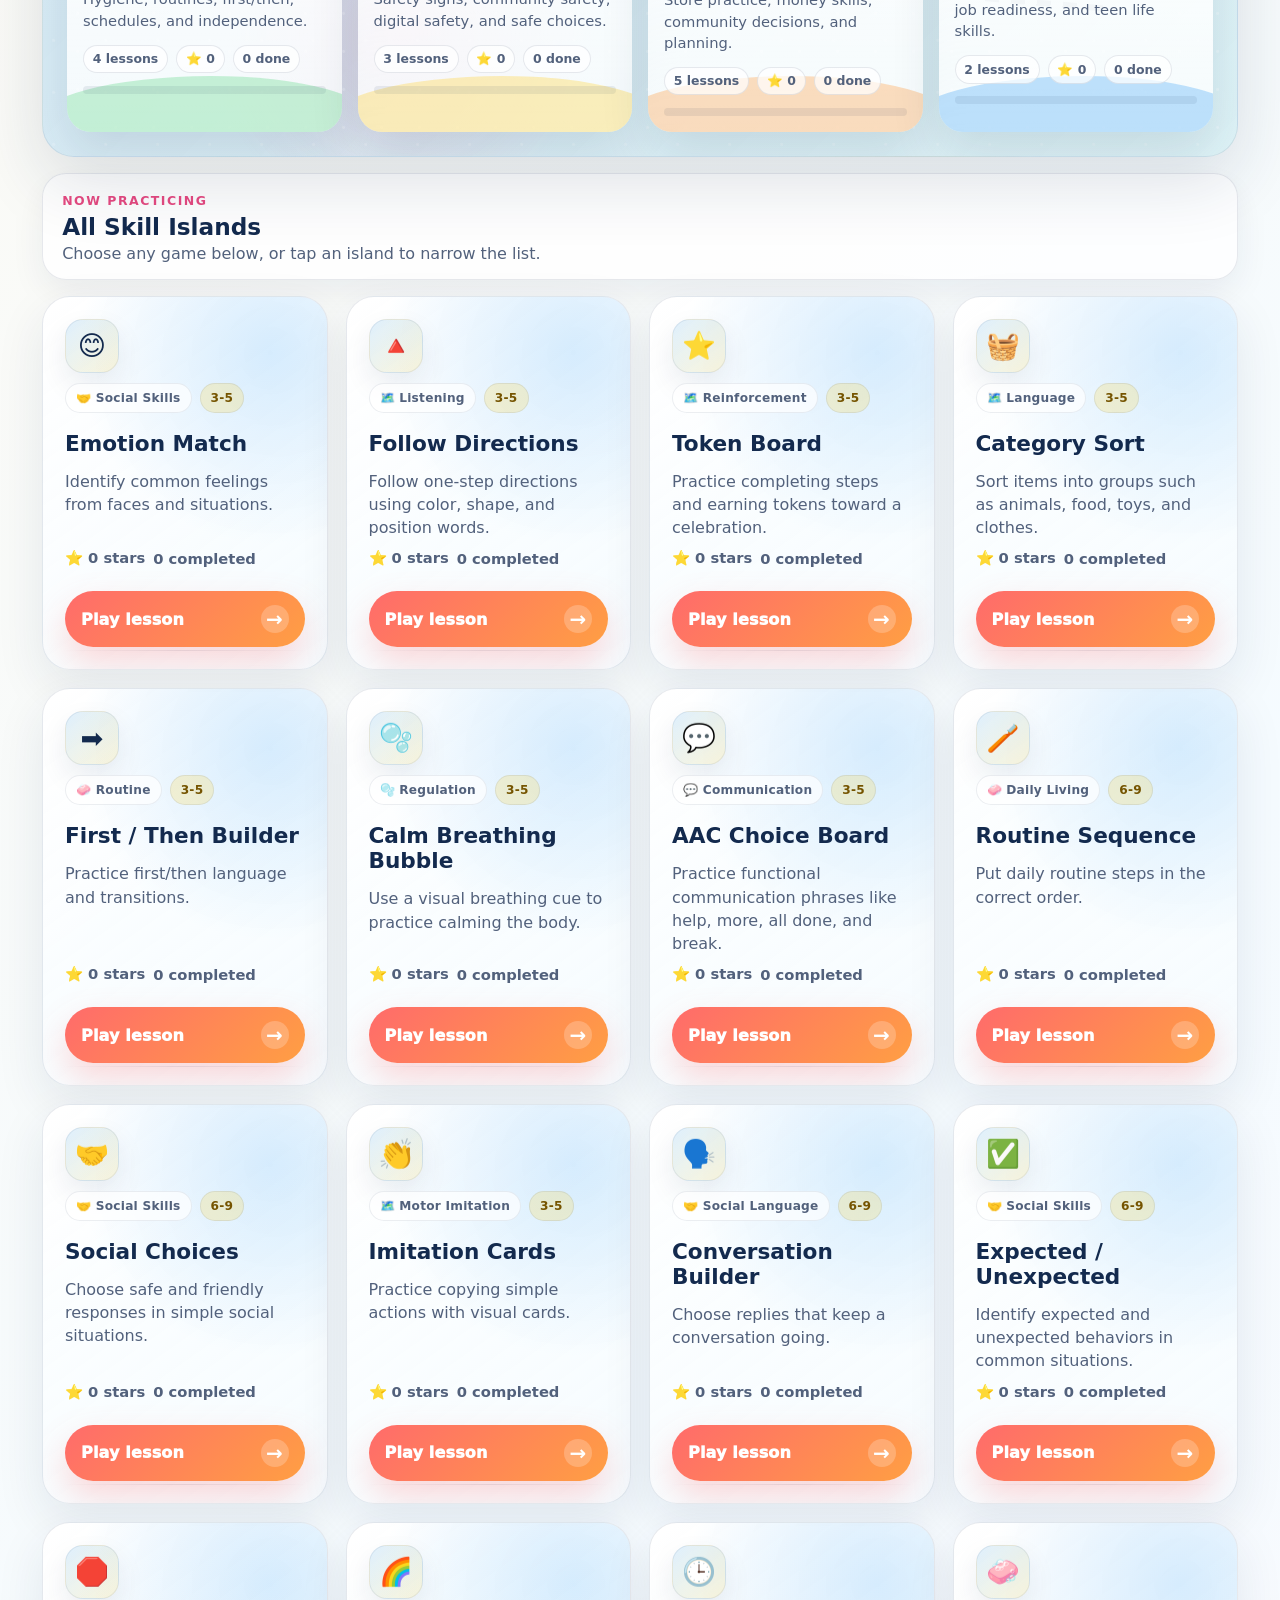
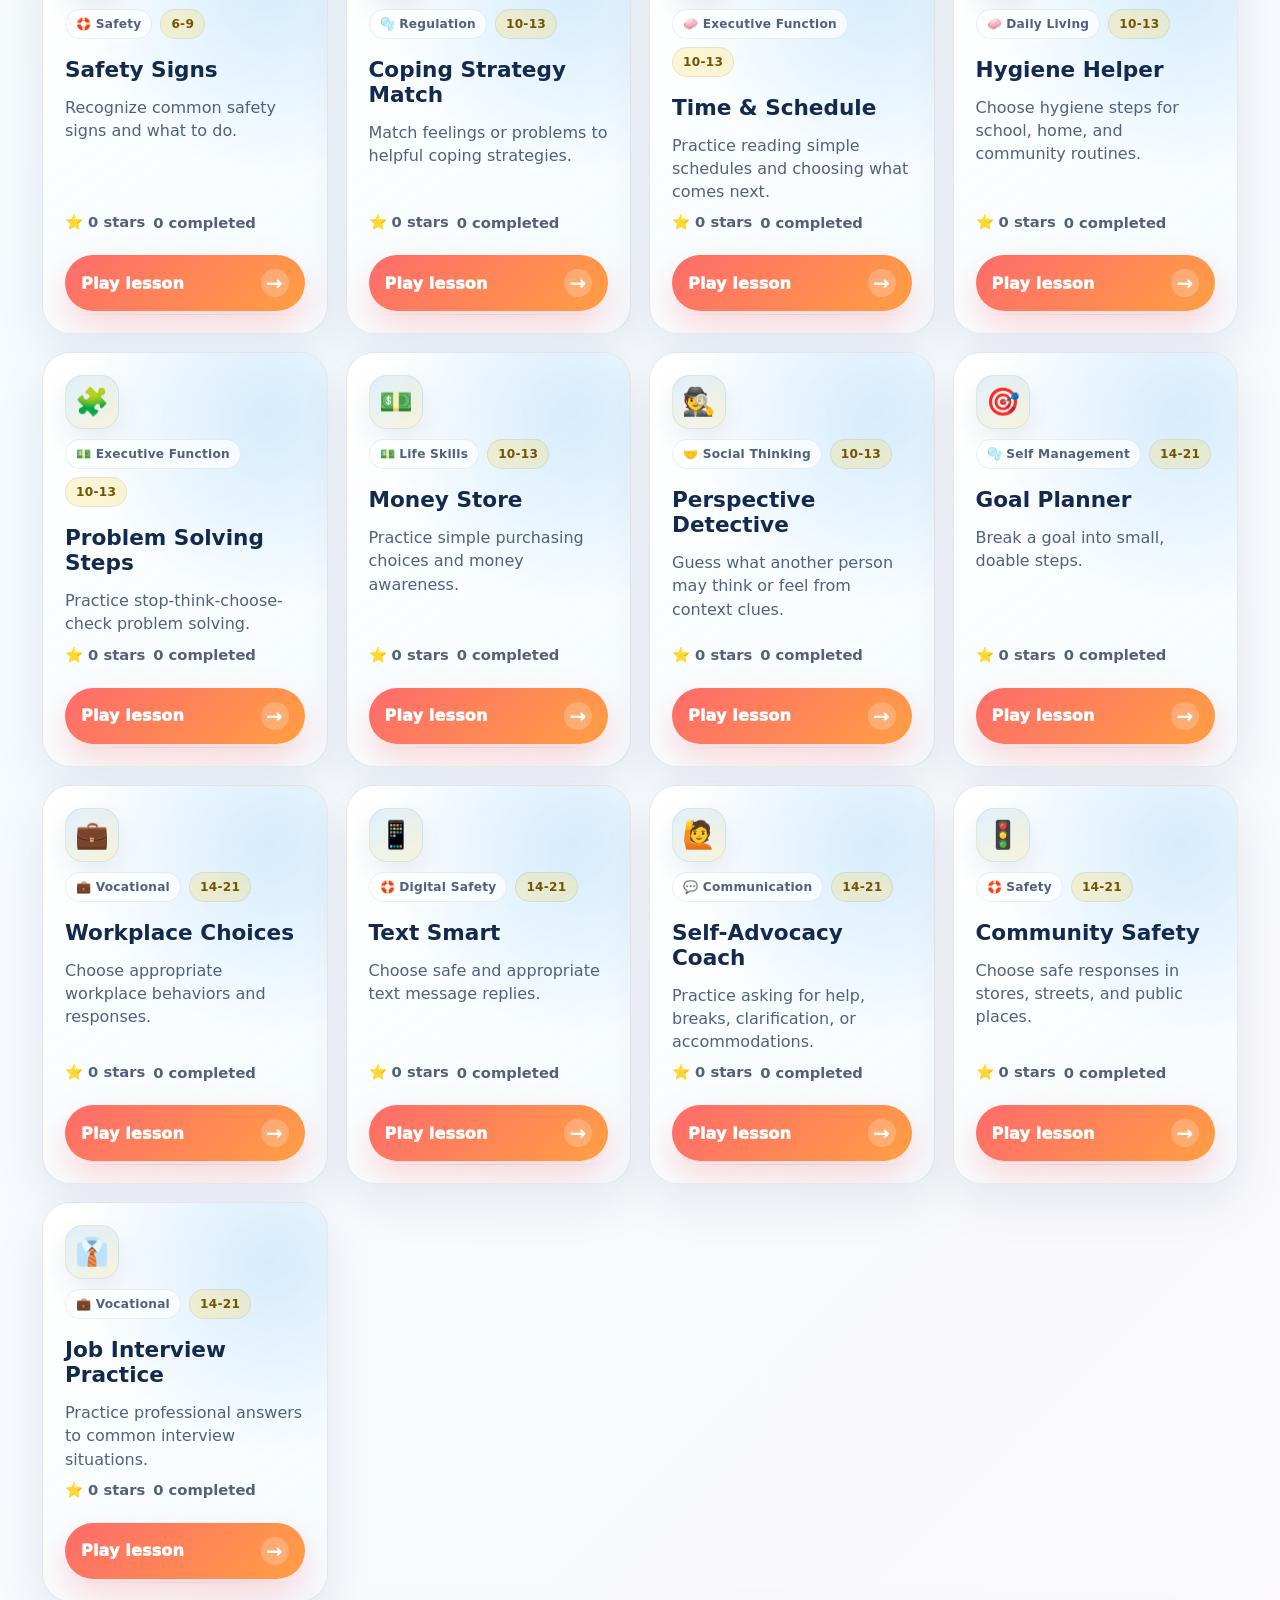
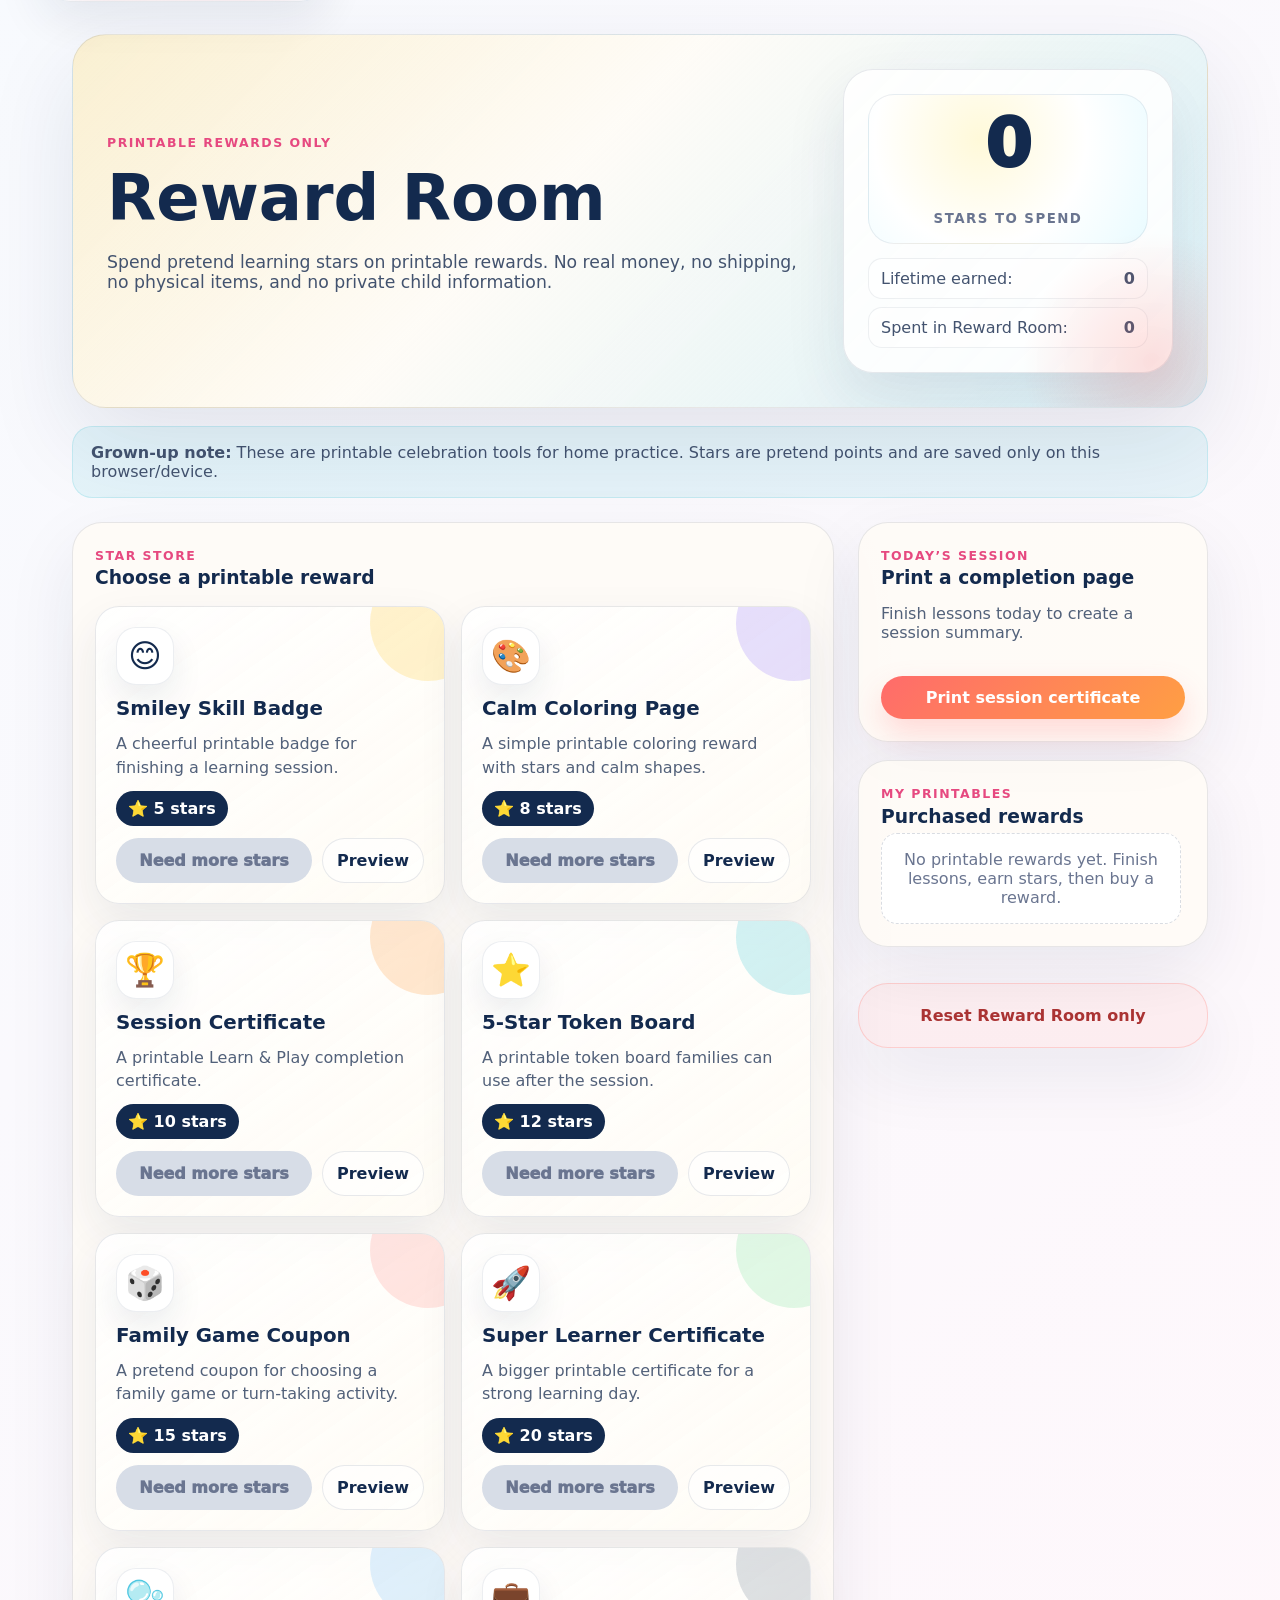
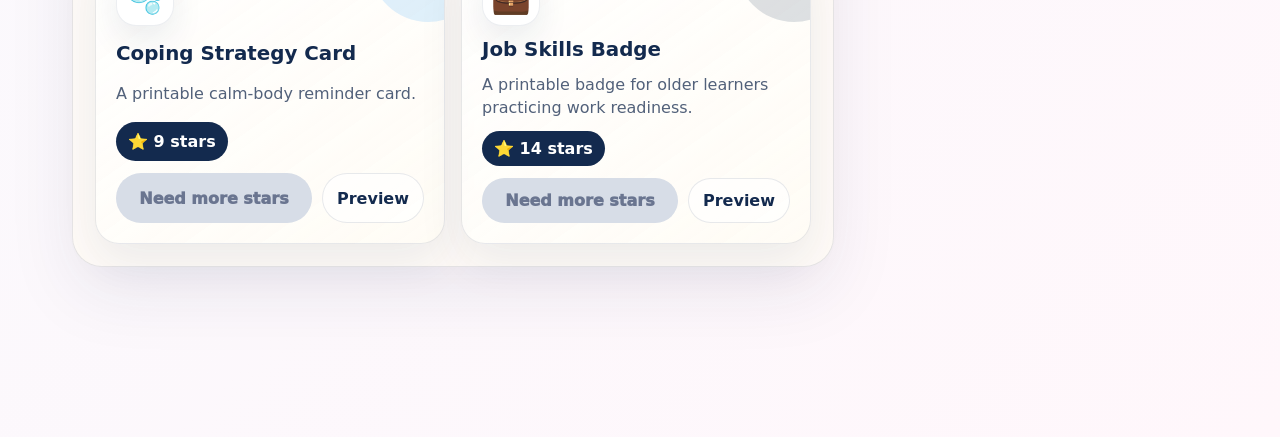
==== commit cfeac351: "Add files via upload" ====
--- a/learn-and-play/index.html
+++ b/learn-and-play/index.html
@@ -36,6 +36,7 @@
 
     <nav class="top-actions" aria-label="Learn and Play actions">
       <button class="pill-btn daily-pill" id="dailyCheckinBtn" type="button">Daily Check-In</button>
+      <button class="pill-btn reward-pill" id="rewardRoomBtn" type="button">⭐ Reward Room</button>
       <button class="pill-btn" id="grownupBtn" type="button">Grown-up Mode</button>
       <button class="pill-btn" id="settingsBtn" type="button">Settings</button>
       <a class="pill-btn" href="../">Main Website</a>
@@ -50,15 +51,17 @@
         <p>Each day, learners complete a quick local check-in, choose a skill island, and practice short lessons with prompts, correction, stars, and celebration.</p>
         <div class="hero-actions">
           <a href="#skillMap" class="primary-action">Start playing</a>
+          <a href="#rewardRoom" class="secondary-action store-link">Reward Room</a>
           <button type="button" class="secondary-action" id="resetProgress">Reset local stars</button>
         </div>
       </div>
       <div class="hero-panel" aria-label="Privacy friendly progress">
         <div class="star-ring">
           <span id="totalStars">0</span>
-          <small>local stars</small>
+          <small>available stars</small>
         </div>
         <p><strong id="dailyGreeting">Daily check-in needed</strong><br><span id="dailyStatusText">Progress stays only on this browser/device.</span></p>
+        <div class="wallet-mini"><span>Lifetime: <b id="lifetimeStarsMini">0</b></span><span>Spent: <b id="spentStarsMini">0</b></span></div>
       </div>
     </section>
 
@@ -101,6 +104,54 @@
 
       <div class="game-grid" id="gameGrid" aria-live="polite"></div>
     </section>
+
+    <section class="reward-room" id="rewardRoom" aria-label="Reward Room">
+      <div class="reward-hero">
+        <div>
+          <span class="eyebrow">Printable rewards only</span>
+          <h2>Reward Room</h2>
+          <p>Spend pretend learning stars on printable rewards. No real money, no shipping, no physical items, and no private child information.</p>
+        </div>
+        <div class="wallet-card" aria-label="Star wallet">
+          <div class="wallet-number"><span id="availableStarsBig">0</span><small>stars to spend</small></div>
+          <div class="wallet-lines">
+            <span>Lifetime earned: <b id="lifetimeStarsBig">0</b></span>
+            <span>Spent in Reward Room: <b id="spentStarsBig">0</b></span>
+          </div>
+        </div>
+      </div>
+
+      <div class="reward-note">
+        <strong>Grown-up note:</strong> These are printable celebration tools for home practice. Stars are pretend points and are saved only on this browser/device.
+      </div>
+
+      <div class="reward-layout">
+        <div class="reward-store-panel">
+          <div class="section-head compact-head">
+            <div>
+              <span class="eyebrow">Star Store</span>
+              <h3>Choose a printable reward</h3>
+            </div>
+          </div>
+          <div class="reward-grid" id="rewardGrid"></div>
+        </div>
+
+        <aside class="reward-side">
+          <div class="session-summary-card">
+            <span class="eyebrow">Today’s session</span>
+            <h3>Print a completion page</h3>
+            <p id="sessionSummaryText">Finish lessons today to create a session summary.</p>
+            <button class="primary-action full" id="printSessionCertificate" type="button">Print session certificate</button>
+          </div>
+          <div class="purchased-card">
+            <span class="eyebrow">My printables</span>
+            <h3>Purchased rewards</h3>
+            <div id="purchasedRewards" class="purchased-list"></div>
+          </div>
+          <button class="secondary-action full soft-danger" id="resetRewardData" type="button">Reset Reward Room only</button>
+        </aside>
+      </div>
+    </section>
   </main>
 
   <dialog class="game-modal" id="gameModal" aria-label="Game window">
@@ -108,6 +159,17 @@
       <button class="close-btn" id="closeGame" type="button" aria-label="Close game">×</button>
       <div id="gameArea"></div>
     </div>
+  </dialog>
+
+  <dialog class="side-dialog reward-dialog" id="rewardDialog" aria-label="Reward purchase complete">
+    <form method="dialog" class="dialog-panel reward-print-panel">
+      <button class="close-small" aria-label="Close reward">×</button>
+      <div id="rewardDialogContent"></div>
+      <div class="action-row center">
+        <button class="primary-action" id="printRewardFromDialog" type="button">Print reward</button>
+        <button class="secondary-action" value="close">Done</button>
+      </div>
+    </form>
   </dialog>
 
 
--- a/learn-and-play/styles.css
+++ b/learn-and-play/styles.css
@@ -1026,3 +1026,13 @@
   .islands-grid { grid-template-columns: 1fr; }
   .island-card { min-height: 160px; }
 }
+
+
+/* ============ V18 REWARD ROOM + PRINTABLE STORE ============ */
+.reward-pill{background:linear-gradient(135deg,#ffd43b,#ff9f43)!important;color:#132a4e!important;border-color:rgba(255,159,67,.35)!important;font-weight:900;box-shadow:0 14px 30px rgba(255,159,67,.18)}
+.wallet-mini{display:flex;gap:10px;flex-wrap:wrap;margin-top:14px;font-size:.86rem;color:rgba(19,42,78,.68)}
+.wallet-mini span{background:rgba(255,255,255,.62);border:1px solid rgba(19,42,78,.08);padding:7px 10px;border-radius:999px}.store-link{background:rgba(255,255,255,.72)}
+.reward-room{max-width:1180px;margin:32px auto 90px;padding:0 22px;scroll-margin-top:90px}.reward-hero{position:relative;overflow:hidden;border-radius:34px;padding:34px;display:grid;grid-template-columns:minmax(0,1fr) 330px;gap:24px;align-items:center;background:linear-gradient(135deg,rgba(255,216,107,.30),rgba(255,252,245,.84) 42%,rgba(142,220,235,.32));border:1px solid rgba(19,42,78,.10);box-shadow:0 34px 90px rgba(19,42,78,.10)}
+.reward-hero:before{content:'';position:absolute;inset:auto -80px -90px auto;width:270px;height:270px;border-radius:50%;background:radial-gradient(circle,rgba(255,111,105,.22),transparent 68%);pointer-events:none}.reward-hero h2{font-size:clamp(2.2rem,5vw,4.5rem);margin:.15em 0;color:#132a4e}.reward-hero p{max-width:720px;color:#43536f;font-size:1.08rem}.wallet-card{background:rgba(255,255,255,.86);border:1px solid rgba(19,42,78,.10);box-shadow:0 24px 60px rgba(19,42,78,.10);border-radius:30px;padding:24px;display:grid;gap:14px}.wallet-number{display:grid;place-items:center;min-height:150px;border-radius:26px;background:radial-gradient(circle at 40% 30%,#fff9d9,#fff 54%,#e9fbff);border:1px solid rgba(19,42,78,.08)}.wallet-number span{font-size:4.2rem;font-weight:1000;line-height:1;color:#132a4e}.wallet-number small{text-transform:uppercase;letter-spacing:.11em;color:#6a7590;font-weight:900}.wallet-lines{display:grid;gap:8px;color:#43536f}.wallet-lines span{display:flex;justify-content:space-between;background:#fff9;padding:10px 12px;border-radius:14px;border:1px solid rgba(19,42,78,.07)}
+.reward-note{margin:18px 0 24px;padding:16px 18px;border-radius:20px;background:rgba(53,194,211,.10);border:1px solid rgba(53,194,211,.18);color:#43536f}.reward-layout{display:grid;grid-template-columns:minmax(0,1fr) 350px;gap:24px;align-items:start}.reward-store-panel,.reward-side>*,.purchased-card{background:rgba(255,252,245,.78);border:1px solid rgba(19,42,78,.10);box-shadow:0 26px 70px rgba(19,42,78,.08);border-radius:30px;padding:22px}.compact-head{margin:0 0 18px!important;display:flex;justify-content:space-between}.compact-head h3{margin:.2em 0 0;color:#132a4e}.reward-grid{display:grid;grid-template-columns:repeat(2,minmax(0,1fr));gap:16px}.reward-card{position:relative;overflow:hidden;border:1px solid rgba(19,42,78,.10);background:linear-gradient(145deg,rgba(255,255,255,.88),rgba(255,252,245,.72));border-radius:24px;padding:20px;box-shadow:0 18px 46px rgba(19,42,78,.08);display:grid;gap:12px;transition:.22s ease}.reward-card:hover{transform:translateY(-4px);box-shadow:0 28px 70px rgba(19,42,78,.13);border-color:rgba(255,159,67,.35)}.reward-card:before{content:'';position:absolute;right:-42px;top:-42px;width:116px;height:116px;border-radius:50%;background:var(--reward-glow,rgba(255,216,107,.25));pointer-events:none}.reward-icon{position:relative;z-index:1;width:58px;height:58px;border-radius:20px;display:grid;place-items:center;font-size:2rem;background:#fff;border:1px solid rgba(19,42,78,.08);box-shadow:0 14px 32px rgba(19,42,78,.08)}.reward-card h4{font-size:1.24rem;margin:0;color:#132a4e}.reward-card p{margin:0;color:#52617a;line-height:1.45}.reward-price{display:inline-flex;align-items:center;gap:8px;width:max-content;background:#132a4e;color:white;padding:8px 12px;border-radius:999px;font-weight:900}.reward-actions{display:flex;gap:10px;flex-wrap:wrap}.buy-reward{flex:1;border:0;border-radius:999px;padding:12px 14px;background:linear-gradient(135deg,#ff7b6b,#ff9f43);color:white;font-weight:950;cursor:pointer;box-shadow:0 16px 30px rgba(255,123,107,.22);transition:.2s ease}.buy-reward:hover{transform:translateY(-2px)}.buy-reward:disabled{background:#d7dde7;color:#6a7590;box-shadow:none;cursor:not-allowed}.preview-reward{border:1px solid rgba(19,42,78,.10);background:rgba(255,255,255,.68);border-radius:999px;padding:12px 14px;color:#132a4e;font-weight:850;cursor:pointer}.reward-side{display:grid;gap:18px;position:sticky;top:90px}.session-summary-card h3,.purchased-card h3{margin:.2em 0 .3em;color:#132a4e}.session-summary-card p{color:#52617a}.purchased-list{display:grid;gap:10px;max-height:360px;overflow:auto;padding-right:4px}.purchase-item{display:grid;grid-template-columns:auto 1fr;gap:10px;align-items:center;background:white;border:1px solid rgba(19,42,78,.08);border-radius:16px;padding:10px}.purchase-item strong{display:block;color:#132a4e}.purchase-item span{font-size:.83rem;color:#6a7590}.purchase-item button{grid-column:1 / -1;border:0;background:#e9fbff;color:#0f6070;border-radius:12px;padding:9px 10px;font-weight:900;cursor:pointer}.empty-purchases{color:#6a7590;background:#fff;border:1px dashed rgba(19,42,78,.16);border-radius:16px;padding:16px;text-align:center}.soft-danger{color:#a33!important;border-color:rgba(255,111,105,.25)!important;background:rgba(255,111,105,.08)!important}.reward-print-panel{max-width:720px}.reward-preview{border-radius:26px;background:linear-gradient(135deg,#fff,#fff9e8);border:1px solid rgba(19,42,78,.10);padding:26px;text-align:center}.reward-preview .preview-icon{font-size:4rem}.reward-preview h2{font-size:2.1rem;color:#132a4e;margin:.2em 0}.reward-preview p{color:#52617a}.print-card{background:#fff;border:4px solid #132a4e;border-radius:22px;padding:28px;text-align:center;color:#132a4e}.print-card h1{font-size:2.4rem;margin:.1em 0}.print-card .print-icon{font-size:4.2rem}.print-lines{display:grid;gap:10px;text-align:left;margin:24px auto;max-width:560px}.print-lines div{padding:12px 14px;border-bottom:1px solid #d7dde7}.signature-line{margin-top:34px;border-top:2px solid #132a4e;padding-top:8px;text-align:left}.finish-screen .reward-center{margin:20px auto}.finish-screen .reward-store-callout{margin:18px auto 6px;max-width:620px;background:linear-gradient(135deg,rgba(255,216,107,.22),rgba(142,220,235,.20));border:1px solid rgba(19,42,78,.08);padding:16px;border-radius:22px;color:#43536f}.reward-cta{background:linear-gradient(135deg,#ffd43b,#ff9f43)!important;color:#132a4e!important}
+@media(max-width:960px){.reward-hero,.reward-layout{grid-template-columns:1fr}.reward-side{position:static}.reward-grid{grid-template-columns:1fr}.wallet-card{max-width:none}.reward-room{padding:0 16px}}@media print{body>*:not(.print-only){display:none!important}.print-only{display:block!important}.print-card{box-shadow:none;border-radius:0}}
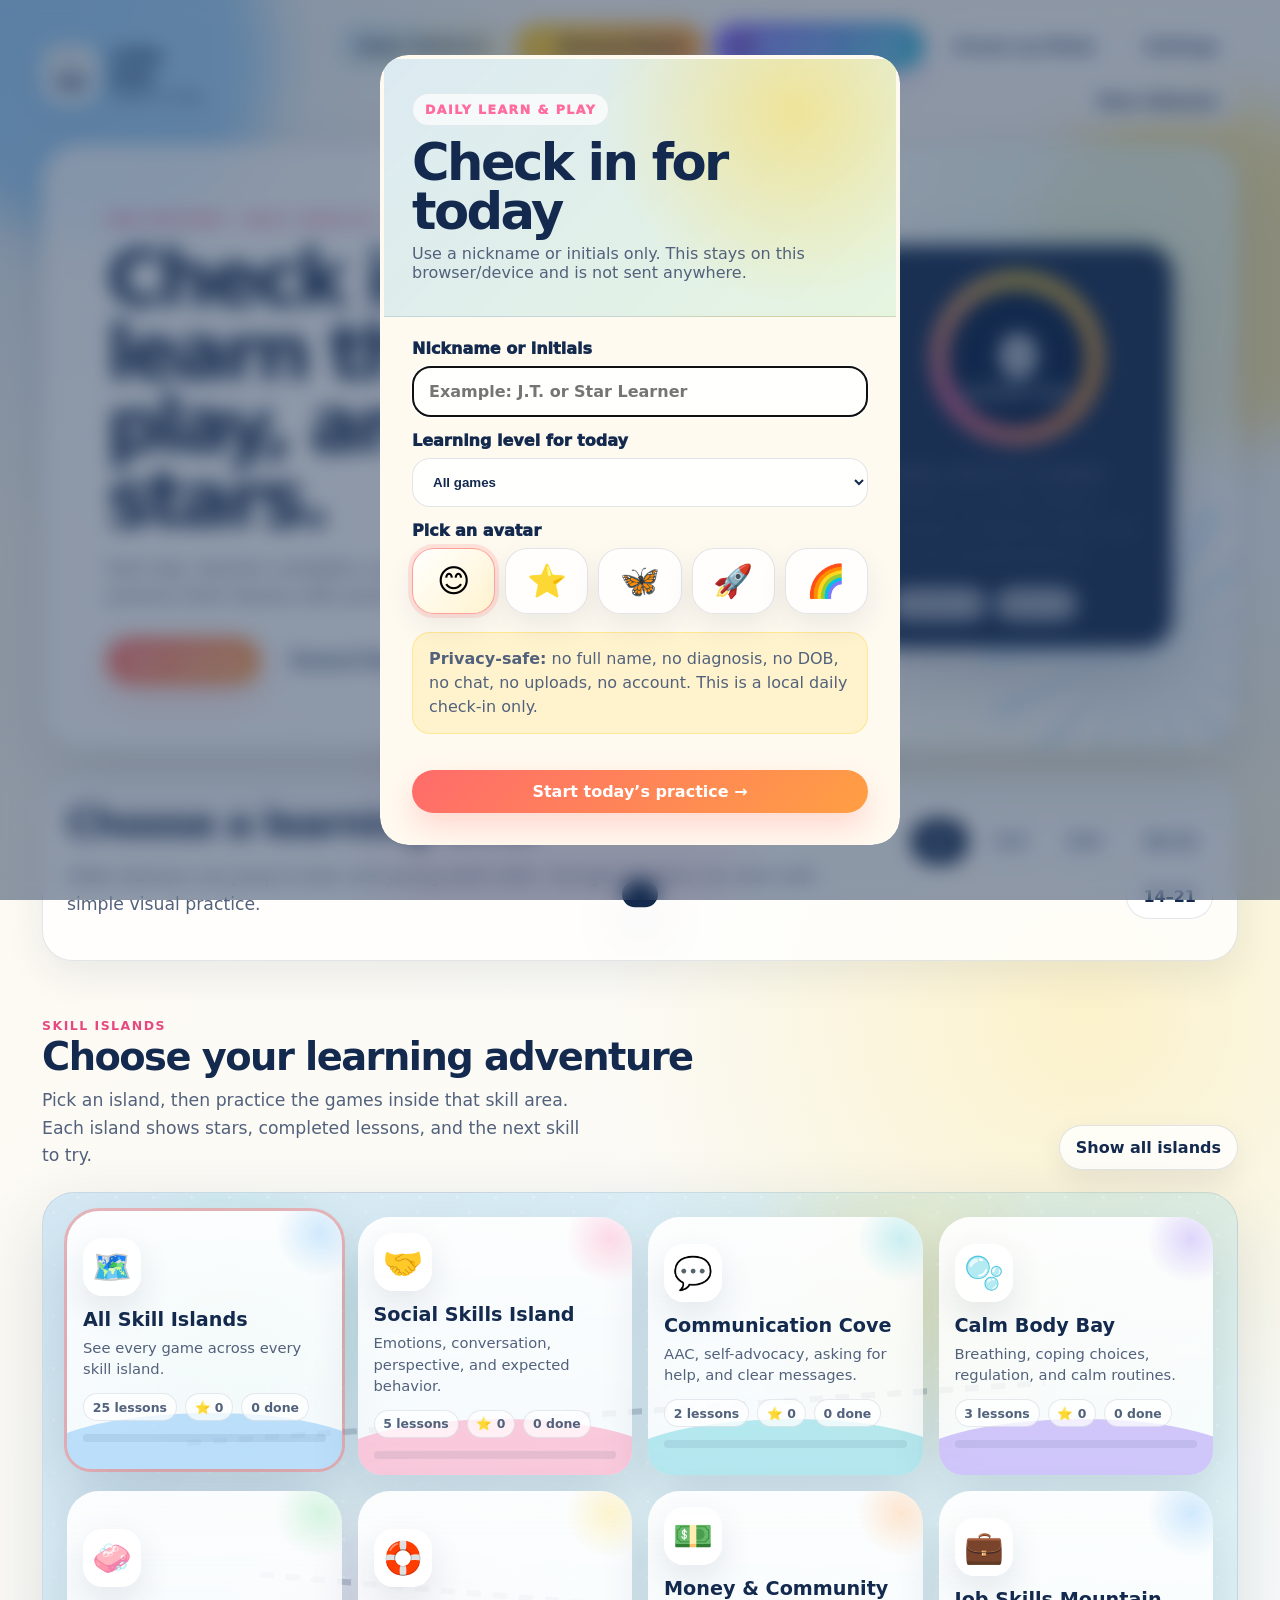
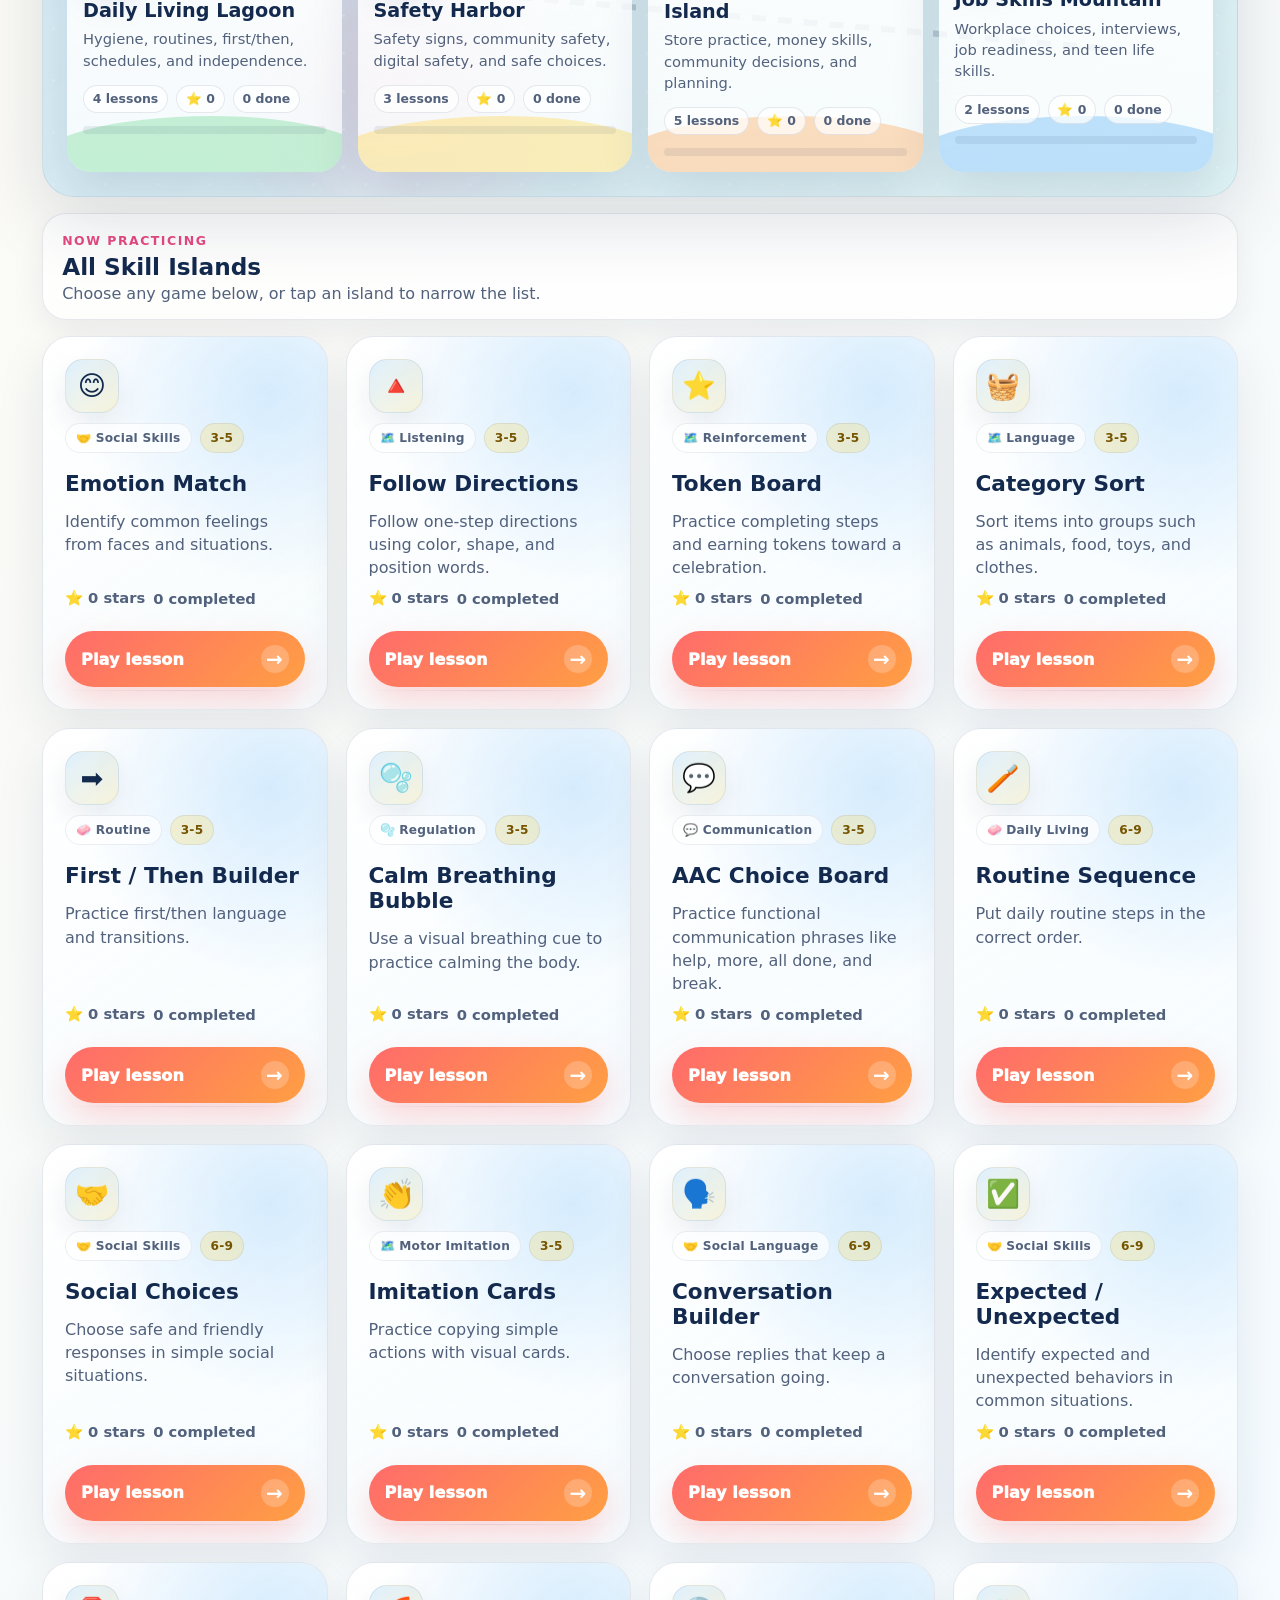
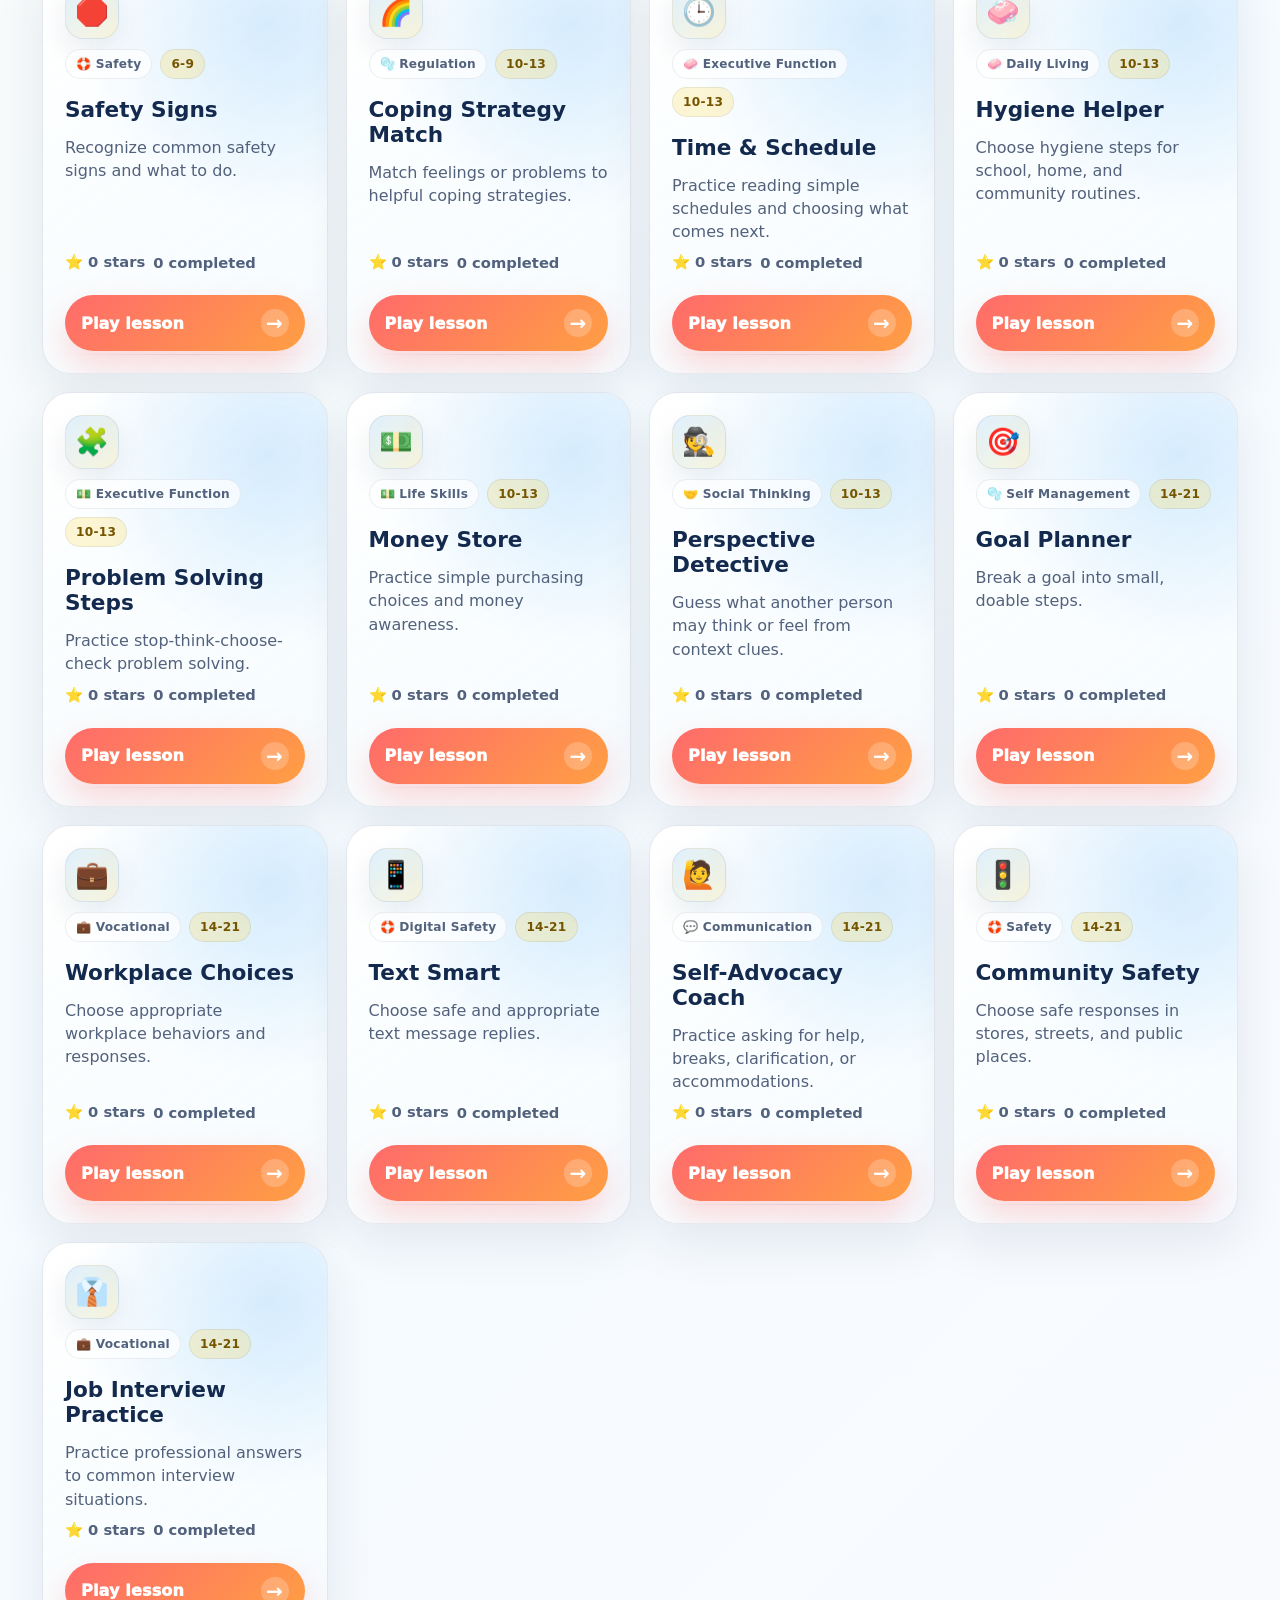
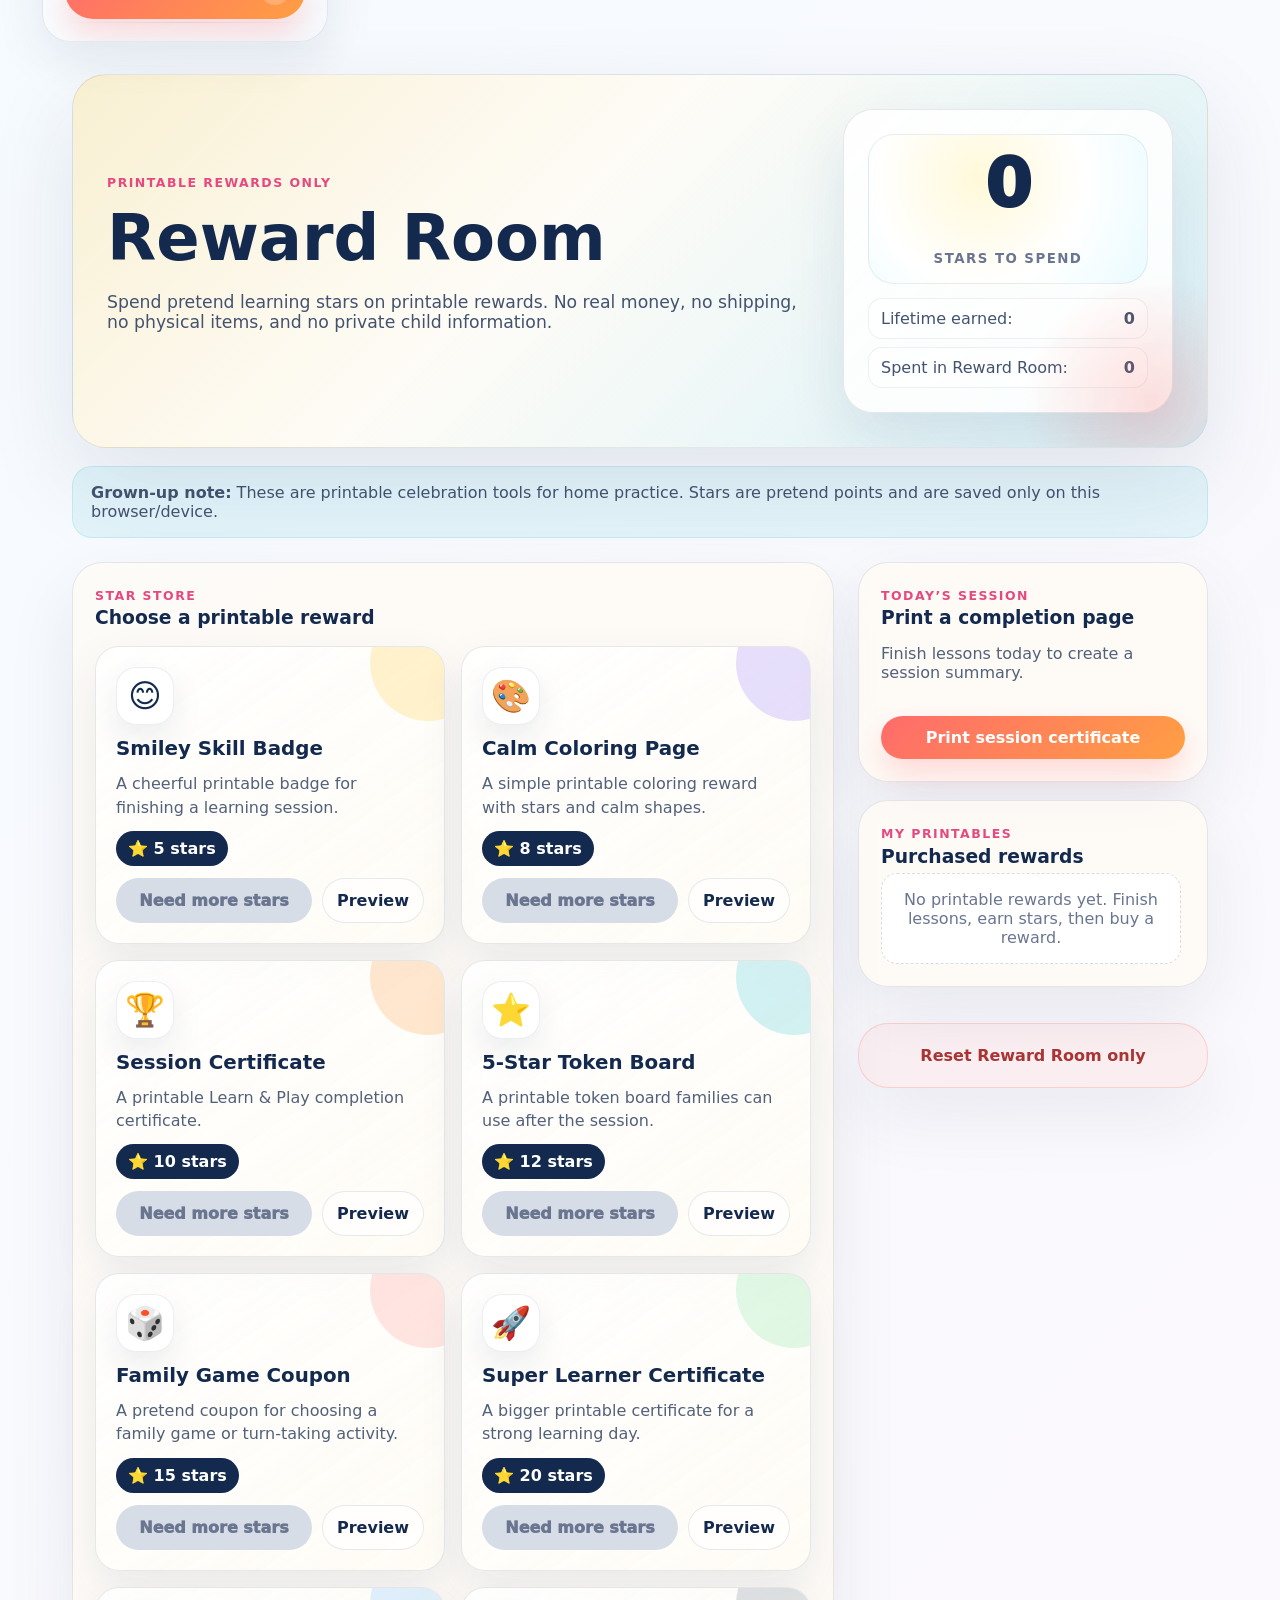
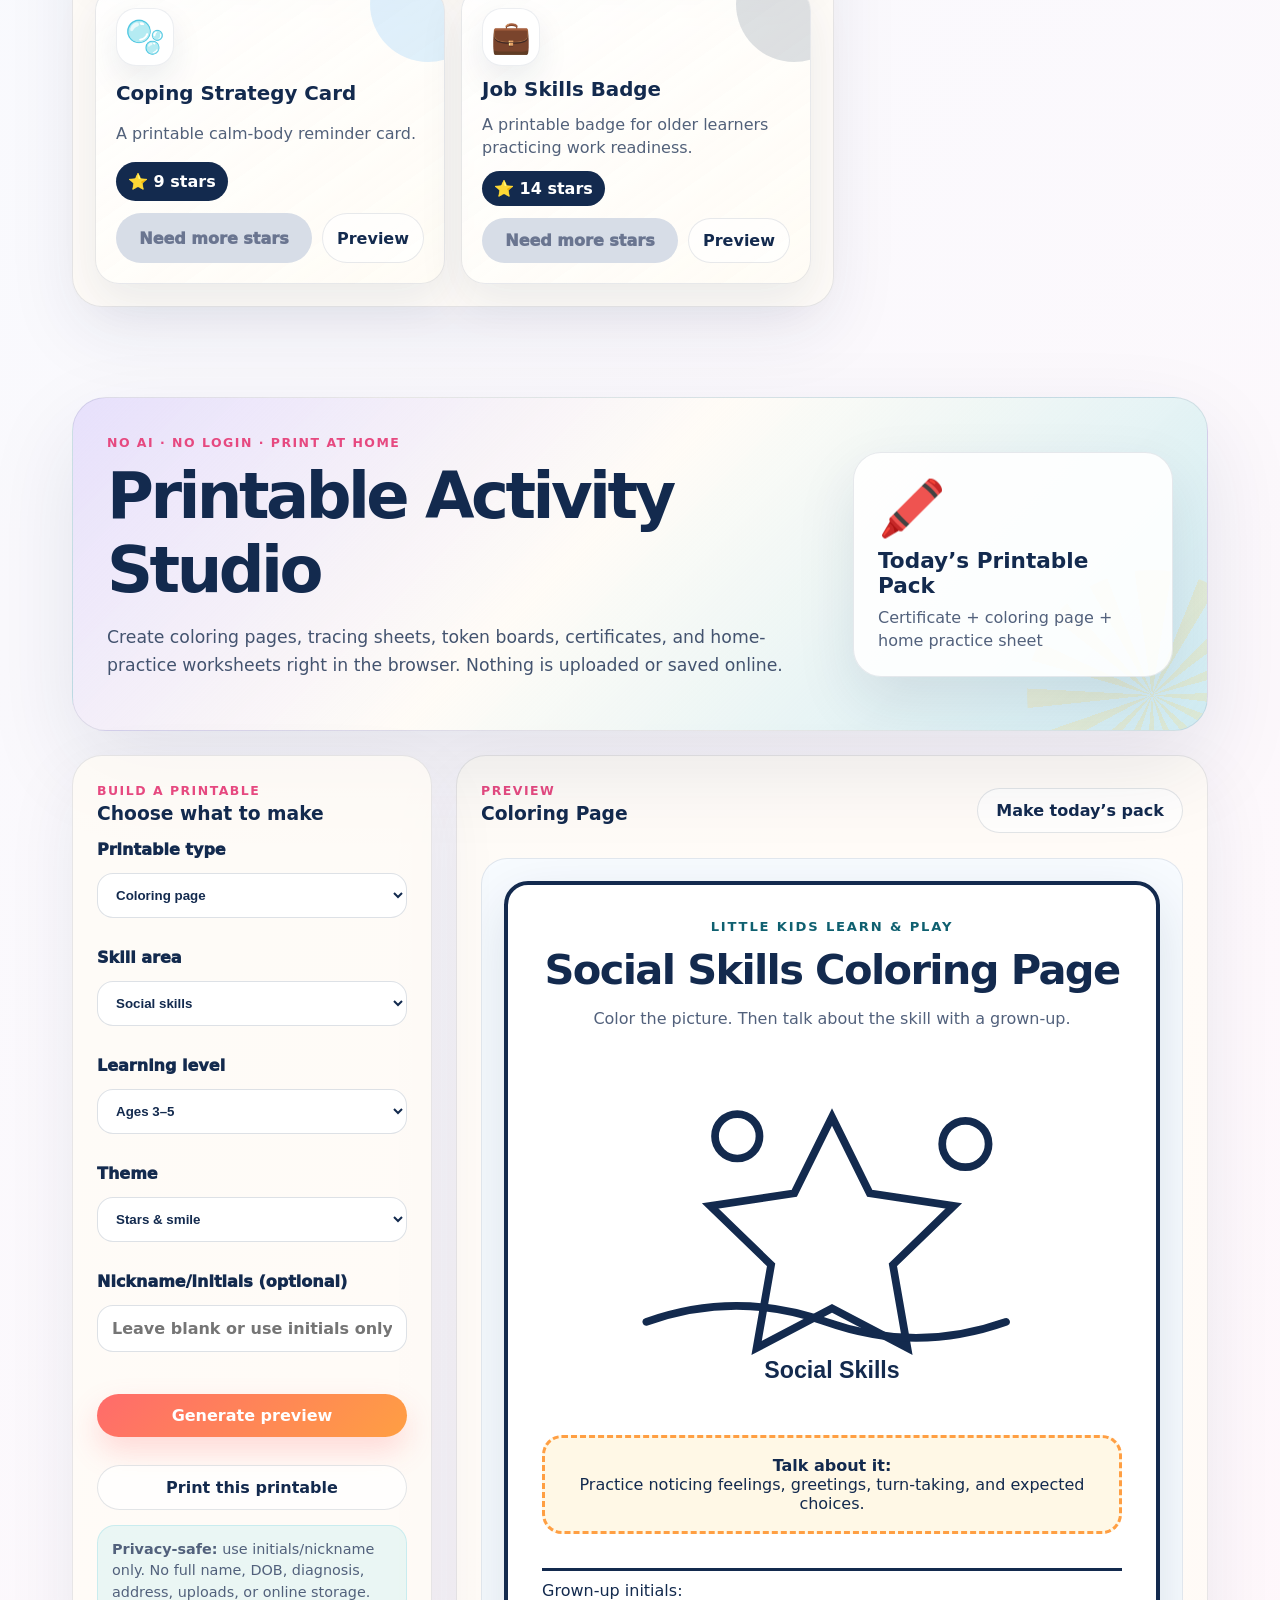
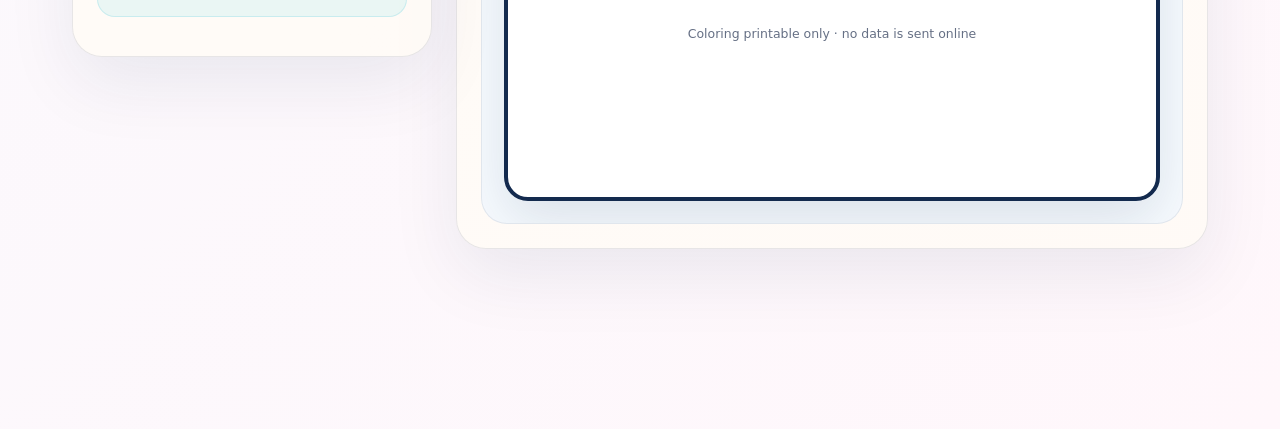
==== commit 8bb47bdc: "Add files via upload" ====
--- a/learn-and-play/index.html
+++ b/learn-and-play/index.html
@@ -37,6 +37,7 @@
     <nav class="top-actions" aria-label="Learn and Play actions">
       <button class="pill-btn daily-pill" id="dailyCheckinBtn" type="button">Daily Check-In</button>
       <button class="pill-btn reward-pill" id="rewardRoomBtn" type="button">⭐ Reward Room</button>
+      <button class="pill-btn print-pill" id="printStudioBtn" type="button">🖍️ Printable Studio</button>
       <button class="pill-btn" id="grownupBtn" type="button">Grown-up Mode</button>
       <button class="pill-btn" id="settingsBtn" type="button">Settings</button>
       <a class="pill-btn" href="../">Main Website</a>
@@ -52,6 +53,7 @@
         <div class="hero-actions">
           <a href="#skillMap" class="primary-action">Start playing</a>
           <a href="#rewardRoom" class="secondary-action store-link">Reward Room</a>
+          <a href="#printableStudio" class="secondary-action print-link">Printable Studio</a>
           <button type="button" class="secondary-action" id="resetProgress">Reset local stars</button>
         </div>
       </div>
@@ -150,6 +152,85 @@
           </div>
           <button class="secondary-action full soft-danger" id="resetRewardData" type="button">Reset Reward Room only</button>
         </aside>
+      </div>
+    </section>
+
+    <section class="printable-studio" id="printableStudio" aria-label="Printable Activity Studio">
+      <div class="studio-hero">
+        <div>
+          <span class="eyebrow">No AI · no login · print at home</span>
+          <h2>Printable Activity Studio</h2>
+          <p>Create coloring pages, tracing sheets, token boards, certificates, and home-practice worksheets right in the browser. Nothing is uploaded or saved online.</p>
+        </div>
+        <div class="studio-mini-card" aria-label="Printable pack summary">
+          <div class="studio-icon">🖍️</div>
+          <strong>Today’s Printable Pack</strong>
+          <span>Certificate + coloring page + home practice sheet</span>
+        </div>
+      </div>
+
+      <div class="studio-layout">
+        <aside class="studio-builder" aria-label="Printable builder controls">
+          <span class="eyebrow">Build a printable</span>
+          <h3>Choose what to make</h3>
+          <label class="field-label" for="printType">Printable type</label>
+          <select id="printType" class="studio-input">
+            <option value="coloring">Coloring page</option>
+            <option value="tracing">Tracing sheet</option>
+            <option value="token">Token board</option>
+            <option value="worksheet">Skill worksheet</option>
+            <option value="certificate">Certificate / badge</option>
+            <option value="pack">Today’s printable pack</option>
+          </select>
+
+          <label class="field-label" for="printSkill">Skill area</label>
+          <select id="printSkill" class="studio-input">
+            <option value="social">Social skills</option>
+            <option value="communication">Communication / AAC</option>
+            <option value="calm">Calm body / coping</option>
+            <option value="daily">Daily living</option>
+            <option value="safety">Safety</option>
+            <option value="money">Money & community</option>
+            <option value="vocational">Job skills</option>
+          </select>
+
+          <label class="field-label" for="printAge">Learning level</label>
+          <select id="printAge" class="studio-input">
+            <option value="3-5">Ages 3–5</option>
+            <option value="6-9">Ages 6–9</option>
+            <option value="10-13">Ages 10–13</option>
+            <option value="14-21">Ages 14–21</option>
+          </select>
+
+          <label class="field-label" for="printTheme">Theme</label>
+          <select id="printTheme" class="studio-input">
+            <option value="stars">Stars & smile</option>
+            <option value="island">Skill island</option>
+            <option value="rocket">Rocket learner</option>
+            <option value="animals">Friendly animals</option>
+            <option value="calm">Calm clouds</option>
+          </select>
+
+          <label class="field-label" for="printName">Nickname/initials (optional)</label>
+          <input id="printName" class="studio-input" maxlength="18" placeholder="Leave blank or use initials only">
+
+          <div class="studio-actions">
+            <button class="primary-action full" id="generatePrintable" type="button">Generate preview</button>
+            <button class="secondary-action full" id="printStudioPage" type="button">Print this printable</button>
+          </div>
+          <p class="studio-privacy"><strong>Privacy-safe:</strong> use initials/nickname only. No full name, DOB, diagnosis, address, uploads, or online storage.</p>
+        </aside>
+
+        <div class="studio-preview-wrap">
+          <div class="studio-preview-toolbar">
+            <div>
+              <span class="eyebrow">Preview</span>
+              <h3 id="studioPreviewTitle">Coloring Page</h3>
+            </div>
+            <button class="secondary-action" id="quickPackBtn" type="button">Make today’s pack</button>
+          </div>
+          <div id="studioPreview" class="studio-preview" aria-live="polite"></div>
+        </div>
       </div>
     </section>
   </main>
--- a/learn-and-play/styles.css
+++ b/learn-and-play/styles.css
@@ -1036,3 +1036,8 @@
 .reward-hero:before{content:'';position:absolute;inset:auto -80px -90px auto;width:270px;height:270px;border-radius:50%;background:radial-gradient(circle,rgba(255,111,105,.22),transparent 68%);pointer-events:none}.reward-hero h2{font-size:clamp(2.2rem,5vw,4.5rem);margin:.15em 0;color:#132a4e}.reward-hero p{max-width:720px;color:#43536f;font-size:1.08rem}.wallet-card{background:rgba(255,255,255,.86);border:1px solid rgba(19,42,78,.10);box-shadow:0 24px 60px rgba(19,42,78,.10);border-radius:30px;padding:24px;display:grid;gap:14px}.wallet-number{display:grid;place-items:center;min-height:150px;border-radius:26px;background:radial-gradient(circle at 40% 30%,#fff9d9,#fff 54%,#e9fbff);border:1px solid rgba(19,42,78,.08)}.wallet-number span{font-size:4.2rem;font-weight:1000;line-height:1;color:#132a4e}.wallet-number small{text-transform:uppercase;letter-spacing:.11em;color:#6a7590;font-weight:900}.wallet-lines{display:grid;gap:8px;color:#43536f}.wallet-lines span{display:flex;justify-content:space-between;background:#fff9;padding:10px 12px;border-radius:14px;border:1px solid rgba(19,42,78,.07)}
 .reward-note{margin:18px 0 24px;padding:16px 18px;border-radius:20px;background:rgba(53,194,211,.10);border:1px solid rgba(53,194,211,.18);color:#43536f}.reward-layout{display:grid;grid-template-columns:minmax(0,1fr) 350px;gap:24px;align-items:start}.reward-store-panel,.reward-side>*,.purchased-card{background:rgba(255,252,245,.78);border:1px solid rgba(19,42,78,.10);box-shadow:0 26px 70px rgba(19,42,78,.08);border-radius:30px;padding:22px}.compact-head{margin:0 0 18px!important;display:flex;justify-content:space-between}.compact-head h3{margin:.2em 0 0;color:#132a4e}.reward-grid{display:grid;grid-template-columns:repeat(2,minmax(0,1fr));gap:16px}.reward-card{position:relative;overflow:hidden;border:1px solid rgba(19,42,78,.10);background:linear-gradient(145deg,rgba(255,255,255,.88),rgba(255,252,245,.72));border-radius:24px;padding:20px;box-shadow:0 18px 46px rgba(19,42,78,.08);display:grid;gap:12px;transition:.22s ease}.reward-card:hover{transform:translateY(-4px);box-shadow:0 28px 70px rgba(19,42,78,.13);border-color:rgba(255,159,67,.35)}.reward-card:before{content:'';position:absolute;right:-42px;top:-42px;width:116px;height:116px;border-radius:50%;background:var(--reward-glow,rgba(255,216,107,.25));pointer-events:none}.reward-icon{position:relative;z-index:1;width:58px;height:58px;border-radius:20px;display:grid;place-items:center;font-size:2rem;background:#fff;border:1px solid rgba(19,42,78,.08);box-shadow:0 14px 32px rgba(19,42,78,.08)}.reward-card h4{font-size:1.24rem;margin:0;color:#132a4e}.reward-card p{margin:0;color:#52617a;line-height:1.45}.reward-price{display:inline-flex;align-items:center;gap:8px;width:max-content;background:#132a4e;color:white;padding:8px 12px;border-radius:999px;font-weight:900}.reward-actions{display:flex;gap:10px;flex-wrap:wrap}.buy-reward{flex:1;border:0;border-radius:999px;padding:12px 14px;background:linear-gradient(135deg,#ff7b6b,#ff9f43);color:white;font-weight:950;cursor:pointer;box-shadow:0 16px 30px rgba(255,123,107,.22);transition:.2s ease}.buy-reward:hover{transform:translateY(-2px)}.buy-reward:disabled{background:#d7dde7;color:#6a7590;box-shadow:none;cursor:not-allowed}.preview-reward{border:1px solid rgba(19,42,78,.10);background:rgba(255,255,255,.68);border-radius:999px;padding:12px 14px;color:#132a4e;font-weight:850;cursor:pointer}.reward-side{display:grid;gap:18px;position:sticky;top:90px}.session-summary-card h3,.purchased-card h3{margin:.2em 0 .3em;color:#132a4e}.session-summary-card p{color:#52617a}.purchased-list{display:grid;gap:10px;max-height:360px;overflow:auto;padding-right:4px}.purchase-item{display:grid;grid-template-columns:auto 1fr;gap:10px;align-items:center;background:white;border:1px solid rgba(19,42,78,.08);border-radius:16px;padding:10px}.purchase-item strong{display:block;color:#132a4e}.purchase-item span{font-size:.83rem;color:#6a7590}.purchase-item button{grid-column:1 / -1;border:0;background:#e9fbff;color:#0f6070;border-radius:12px;padding:9px 10px;font-weight:900;cursor:pointer}.empty-purchases{color:#6a7590;background:#fff;border:1px dashed rgba(19,42,78,.16);border-radius:16px;padding:16px;text-align:center}.soft-danger{color:#a33!important;border-color:rgba(255,111,105,.25)!important;background:rgba(255,111,105,.08)!important}.reward-print-panel{max-width:720px}.reward-preview{border-radius:26px;background:linear-gradient(135deg,#fff,#fff9e8);border:1px solid rgba(19,42,78,.10);padding:26px;text-align:center}.reward-preview .preview-icon{font-size:4rem}.reward-preview h2{font-size:2.1rem;color:#132a4e;margin:.2em 0}.reward-preview p{color:#52617a}.print-card{background:#fff;border:4px solid #132a4e;border-radius:22px;padding:28px;text-align:center;color:#132a4e}.print-card h1{font-size:2.4rem;margin:.1em 0}.print-card .print-icon{font-size:4.2rem}.print-lines{display:grid;gap:10px;text-align:left;margin:24px auto;max-width:560px}.print-lines div{padding:12px 14px;border-bottom:1px solid #d7dde7}.signature-line{margin-top:34px;border-top:2px solid #132a4e;padding-top:8px;text-align:left}.finish-screen .reward-center{margin:20px auto}.finish-screen .reward-store-callout{margin:18px auto 6px;max-width:620px;background:linear-gradient(135deg,rgba(255,216,107,.22),rgba(142,220,235,.20));border:1px solid rgba(19,42,78,.08);padding:16px;border-radius:22px;color:#43536f}.reward-cta{background:linear-gradient(135deg,#ffd43b,#ff9f43)!important;color:#132a4e!important}
 @media(max-width:960px){.reward-hero,.reward-layout{grid-template-columns:1fr}.reward-side{position:static}.reward-grid{grid-template-columns:1fr}.wallet-card{max-width:none}.reward-room{padding:0 16px}}@media print{body>*:not(.print-only){display:none!important}.print-only{display:block!important}.print-card{box-shadow:none;border-radius:0}}
+
+
+/* ============ V19 PRINTABLE ACTIVITY STUDIO ============ */
+.print-pill{background:linear-gradient(135deg,#845ef7,#35c2d3)!important;color:#fff!important;border-color:rgba(132,94,247,.25)!important;box-shadow:0 14px 30px rgba(132,94,247,.18)}
+.print-link{background:rgba(132,94,247,.10)!important;border-color:rgba(132,94,247,.20)!important;color:#132a4e!important}.printable-studio{max-width:1180px;margin:34px auto 100px;padding:0 22px;scroll-margin-top:90px}.studio-hero{position:relative;overflow:hidden;border-radius:34px;padding:34px;display:grid;grid-template-columns:minmax(0,1fr) 320px;gap:24px;align-items:center;background:linear-gradient(135deg,rgba(132,94,247,.16),rgba(255,252,245,.86) 45%,rgba(53,194,211,.22));border:1px solid rgba(19,42,78,.10);box-shadow:0 34px 90px rgba(19,42,78,.10)}.studio-hero:after{content:'';position:absolute;right:-70px;bottom:-90px;width:250px;height:250px;border-radius:50%;background:repeating-conic-gradient(from 0deg,rgba(255,216,107,.30) 0 9deg,transparent 9deg 22deg);opacity:.7}.studio-hero h2{font-size:clamp(2.1rem,5vw,4.4rem);margin:.12em 0;color:#132a4e;letter-spacing:-.055em}.studio-hero p{color:#43536f;max-width:760px;font-size:1.08rem;line-height:1.6}.studio-mini-card{position:relative;z-index:1;background:rgba(255,255,255,.88);border:1px solid rgba(19,42,78,.10);box-shadow:0 24px 60px rgba(19,42,78,.10);border-radius:28px;padding:24px;display:grid;gap:8px}.studio-icon{font-size:3.4rem}.studio-mini-card strong{font-size:1.35rem}.studio-mini-card span{color:#52617c;line-height:1.45}.studio-layout{display:grid;grid-template-columns:360px minmax(0,1fr);gap:24px;margin-top:24px;align-items:start}.studio-builder,.studio-preview-wrap{border:1px solid rgba(19,42,78,.10);background:rgba(255,252,245,.78);box-shadow:0 26px 70px rgba(19,42,78,.08);border-radius:30px;padding:24px}.studio-builder{position:sticky;top:90px}.studio-builder h3,.studio-preview-toolbar h3{margin:.2em 0 1rem;color:#132a4e}.studio-input{width:100%;border:1px solid rgba(19,42,78,.14);background:white;border-radius:16px;padding:13px 14px;color:#132a4e;font-weight:750;margin:6px 0 16px}.studio-actions{display:grid;gap:10px;margin-top:8px}.studio-privacy{font-size:.9rem;line-height:1.5;color:#52617c;background:rgba(53,194,211,.10);border:1px solid rgba(53,194,211,.18);border-radius:18px;padding:13px 14px}.studio-preview-toolbar{display:flex;align-items:center;justify-content:space-between;gap:18px;margin-bottom:18px}.studio-preview{min-height:640px;background:#f7fbff;border:1px solid rgba(19,42,78,.10);border-radius:26px;padding:22px;display:grid;place-items:center;overflow:auto}.print-sheet-preview{width:min(100%,760px);min-height:920px;background:#fff;border:4px solid #132a4e;border-radius:24px;padding:34px;text-align:center;box-shadow:0 20px 55px rgba(19,42,78,.12);color:#132a4e}.print-sheet-preview.compact{min-height:640px}.print-brand{font-weight:900;color:#0f6070;text-transform:uppercase;letter-spacing:.14em;font-size:.82rem}.print-title{font-size:2.6rem;line-height:1.02;letter-spacing:-.04em;margin:.35em 0}.print-sub{color:#52617c;font-size:1rem;line-height:1.5}.print-art{margin:26px auto;max-width:620px}.trace-line{font-size:3.2rem;letter-spacing:.06em;color:transparent;-webkit-text-stroke:1.5px #132a4e;text-stroke:1.5px #132a4e;border-bottom:2px dashed #b9c3d2;padding:18px 0;text-align:left}.token-row{display:grid;grid-template-columns:repeat(5,1fr);gap:18px;margin:32px auto;max-width:620px}.token-cell{aspect-ratio:1;border:3px dashed #132a4e;border-radius:24px;display:grid;place-items:center;font-size:2.4rem;color:#d7dde7}.worksheet-grid{display:grid;grid-template-columns:1fr 1fr;gap:14px;text-align:left;margin-top:24px}.worksheet-card{border:2px solid #d7dde7;border-radius:18px;padding:16px;background:#fbfdff;min-height:86px}.write-box{height:82px;border:2px dashed #b9c3d2;border-radius:16px;margin-top:10px}.cut-lines{border:2px dashed #ff9f43;border-radius:20px;padding:18px;margin:20px 0;background:#fff8e6}.home-practice{margin:26px auto;padding:18px;border:3px dashed #ff9f43;border-radius:20px;background:#fff8e6;max-width:620px}.print-signature{margin-top:34px;border-top:3px solid #132a4e;padding-top:10px;text-align:left}.studio-pack-list{display:grid;gap:12px;text-align:left;margin:26px auto;max-width:640px}.studio-pack-list div{border:2px solid #e6edf6;border-radius:16px;padding:14px;background:#fbfdff}.coloring-svg svg{max-width:100%;height:auto}.printable-watermark{font-size:.78rem;color:#667085;margin-top:26px}.print-divider{height:1px;background:#d7dde7;margin:30px 0}@media(max-width:960px){.studio-hero,.studio-layout{grid-template-columns:1fr}.studio-builder{position:static}.studio-preview{min-height:480px}.print-sheet-preview{min-height:720px}.studio-preview-toolbar{align-items:flex-start;flex-direction:column}.worksheet-grid{grid-template-columns:1fr}}@media print{.print-sheet-preview{box-shadow:none}}
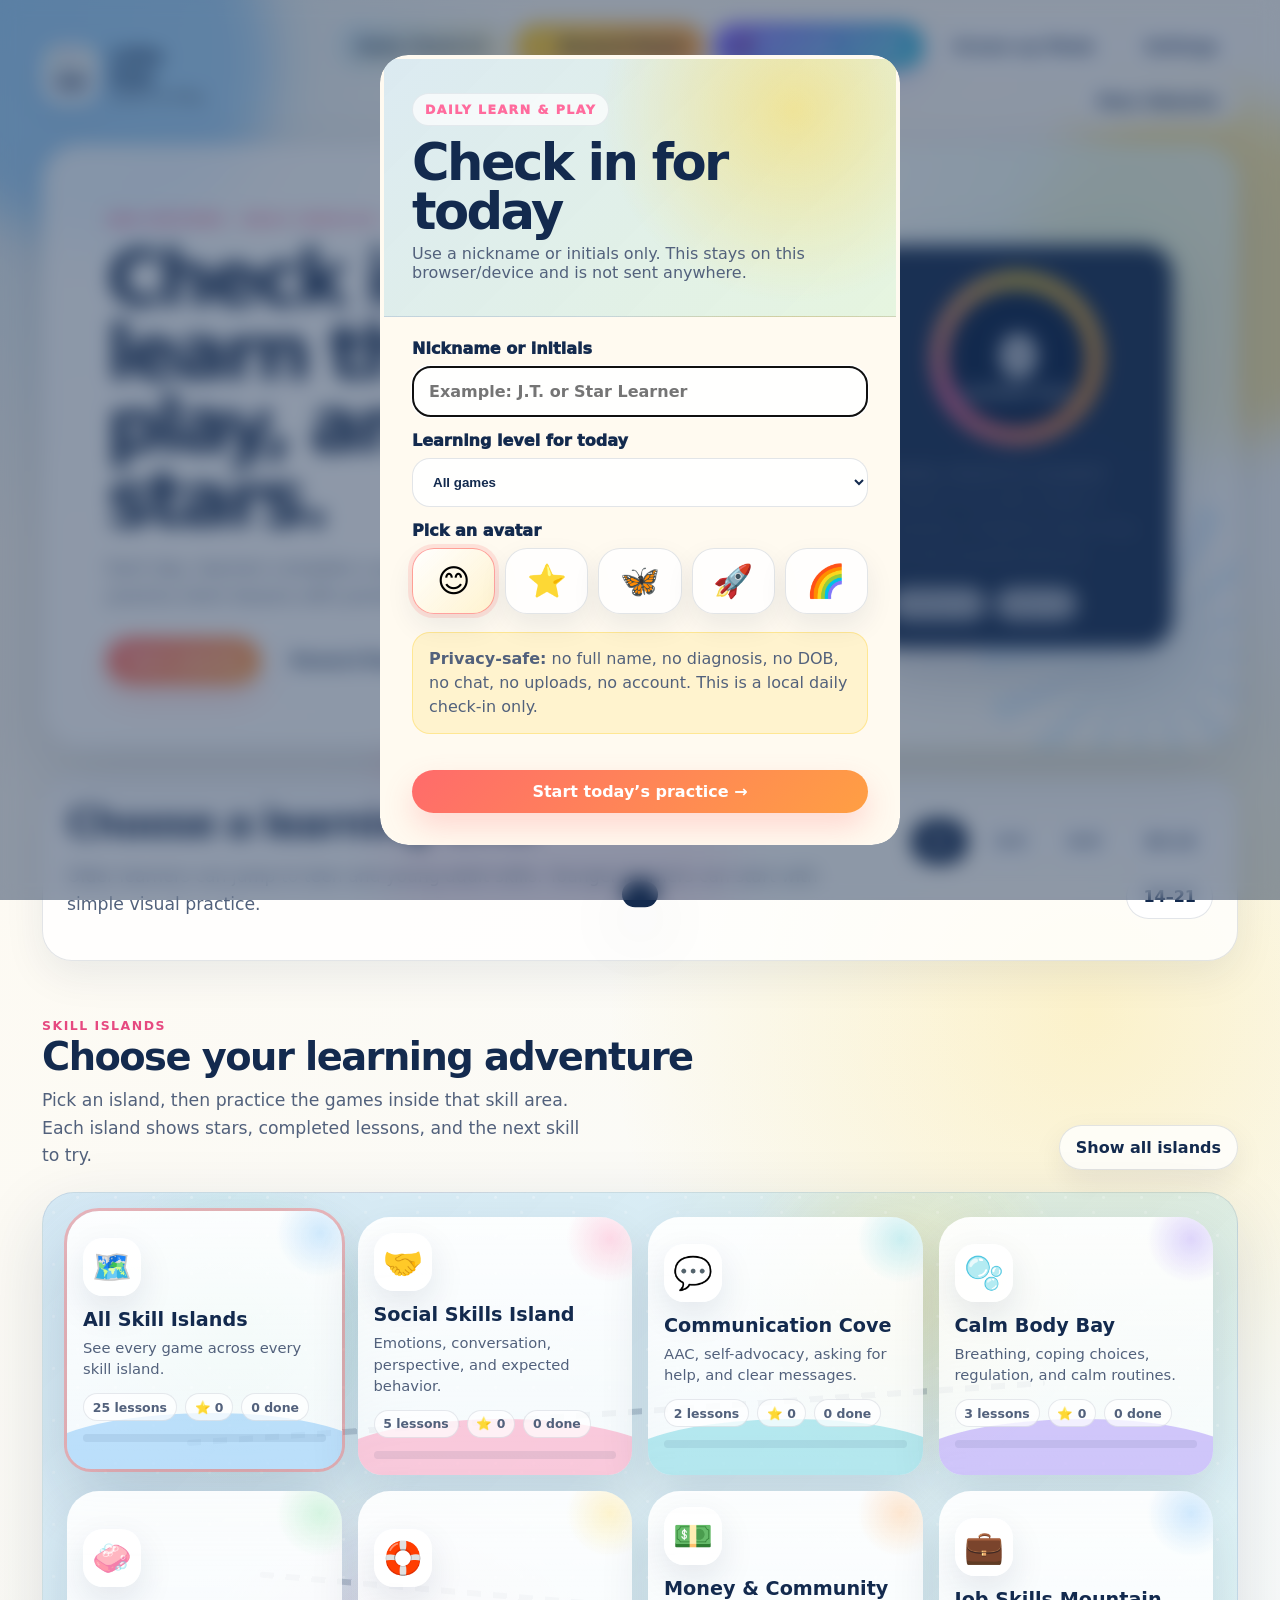
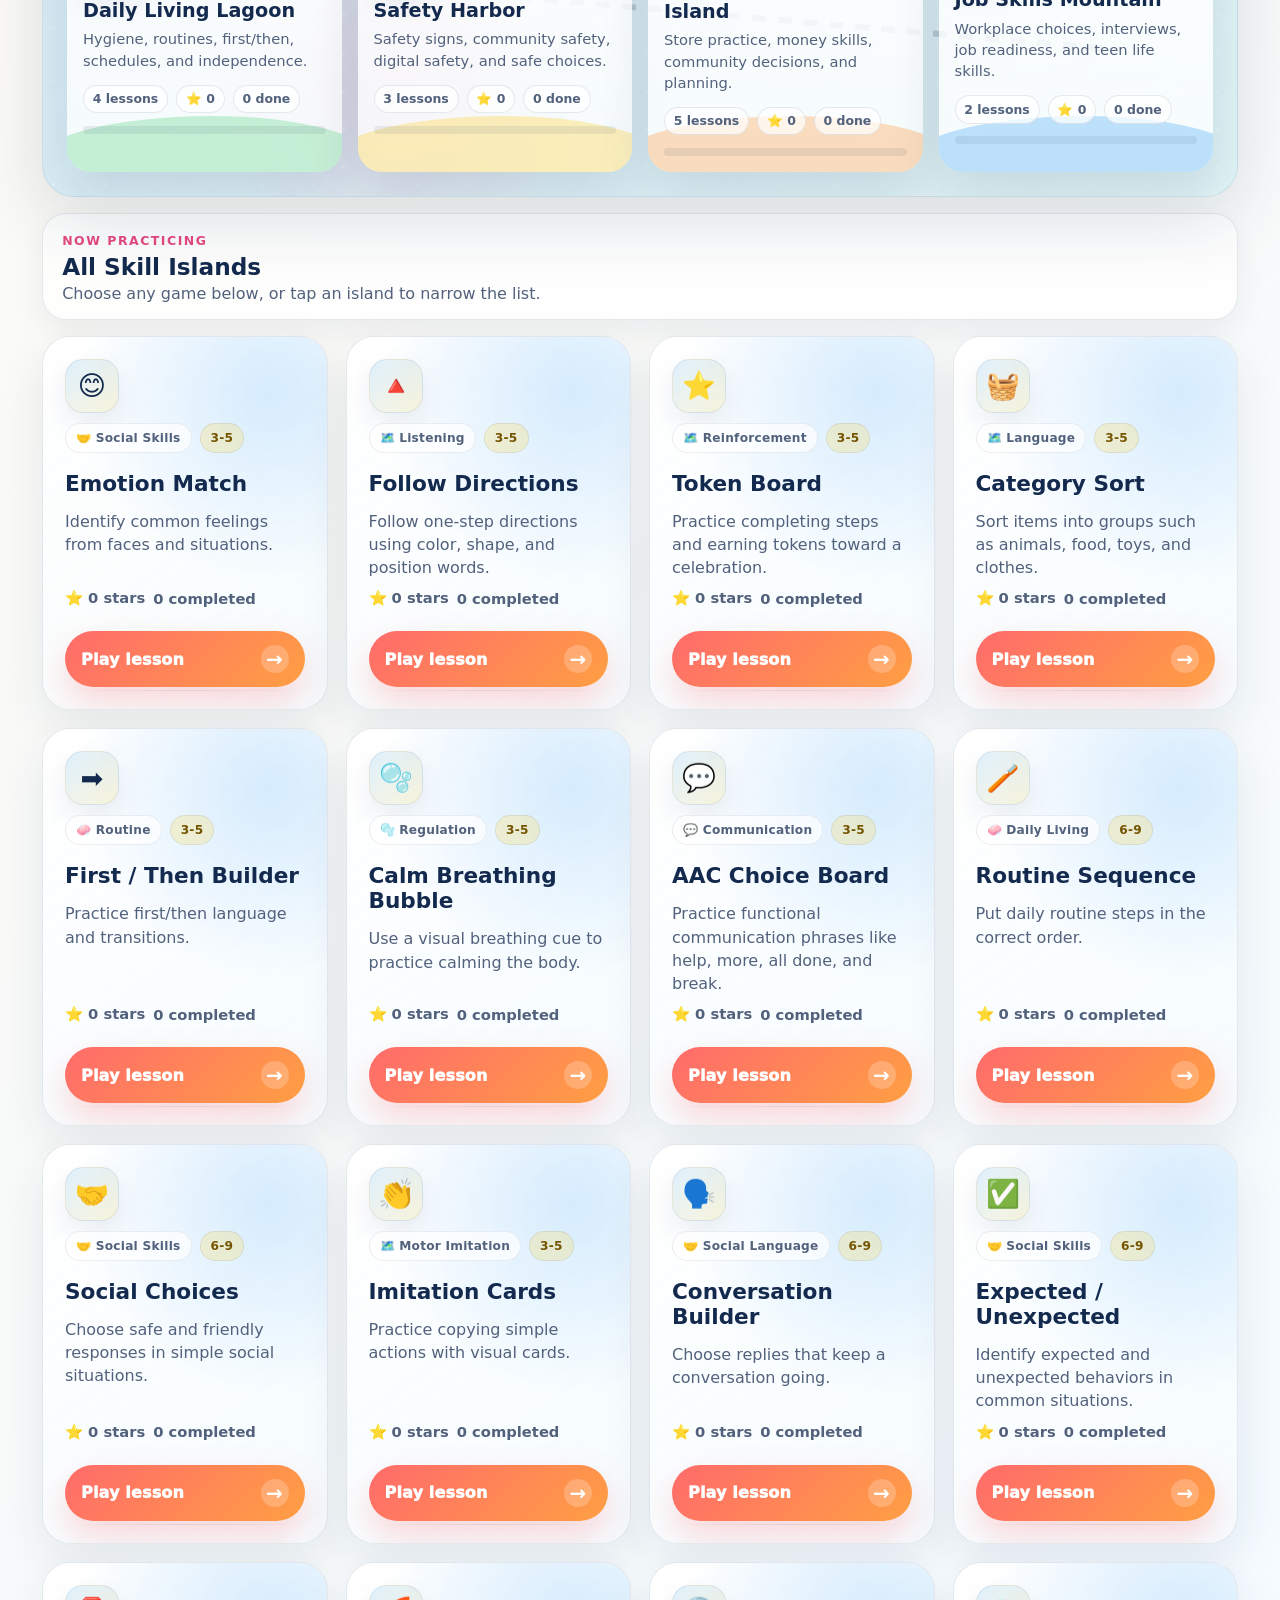
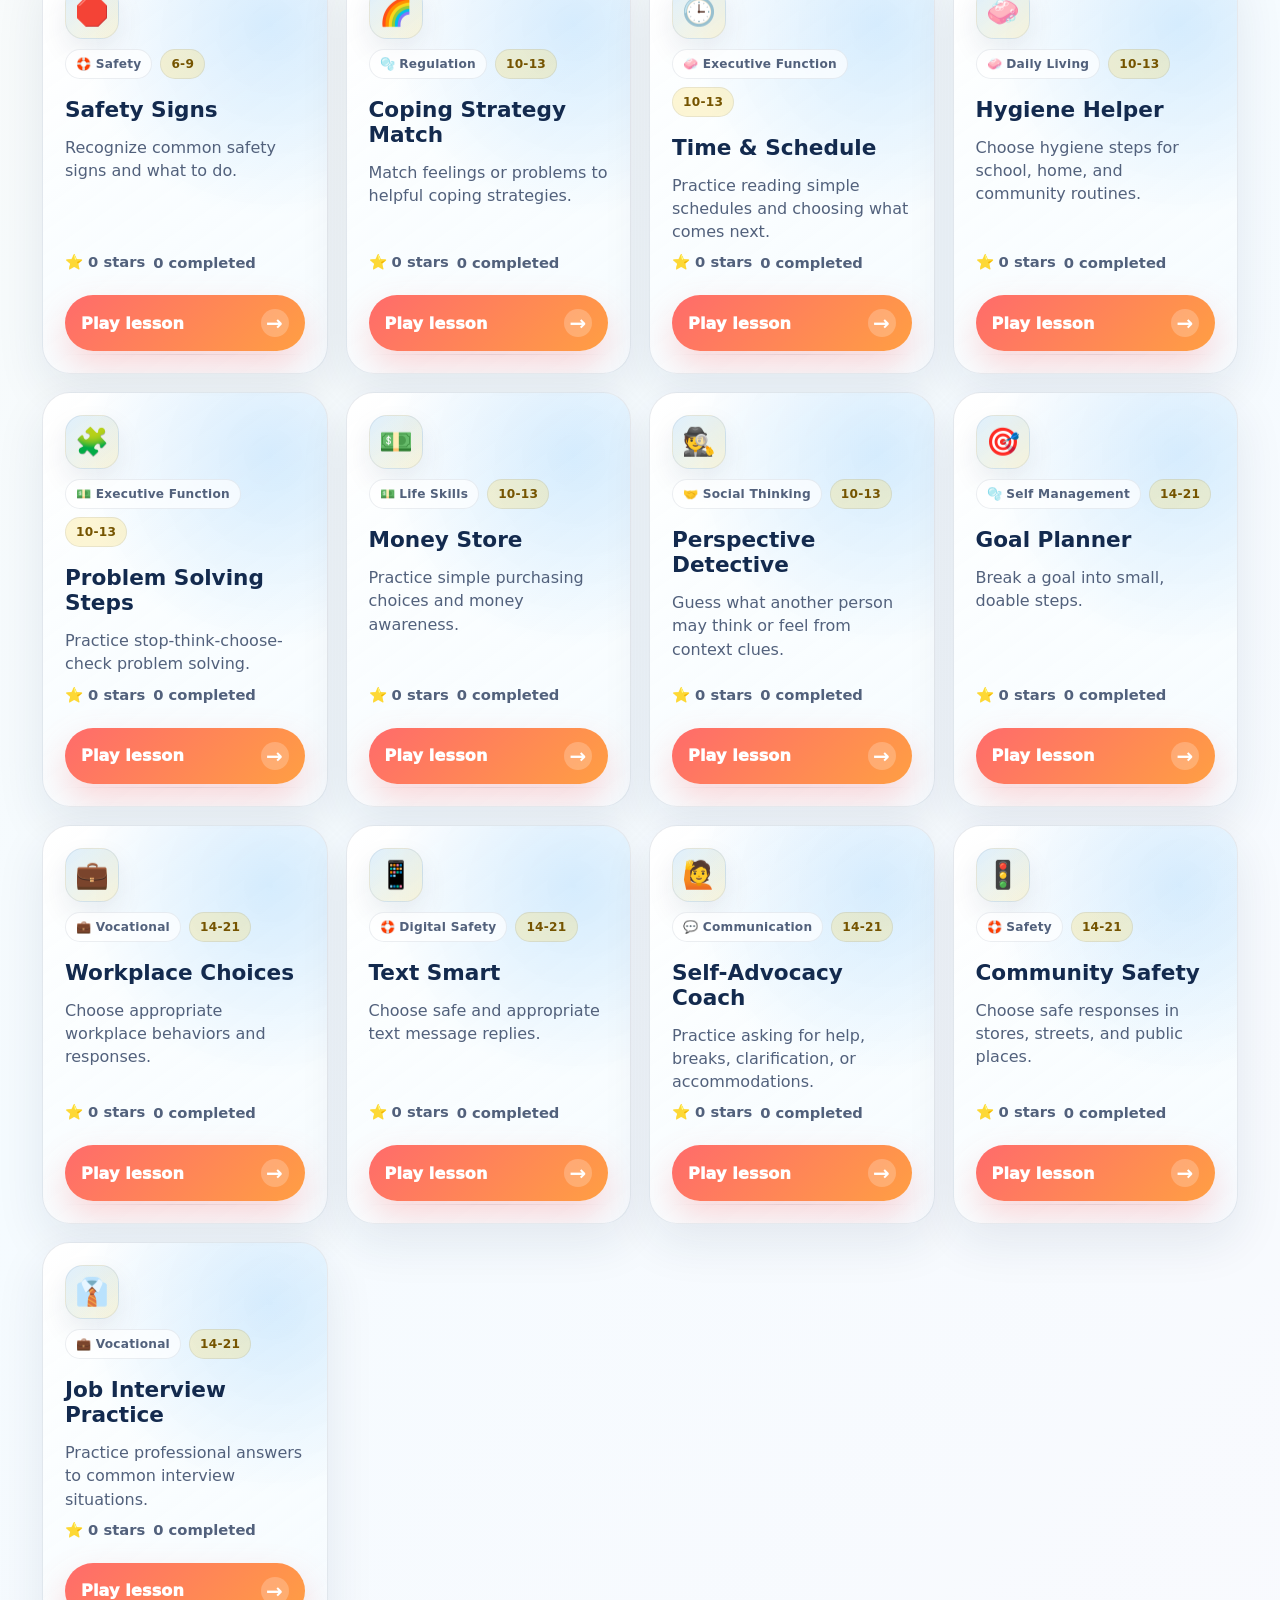
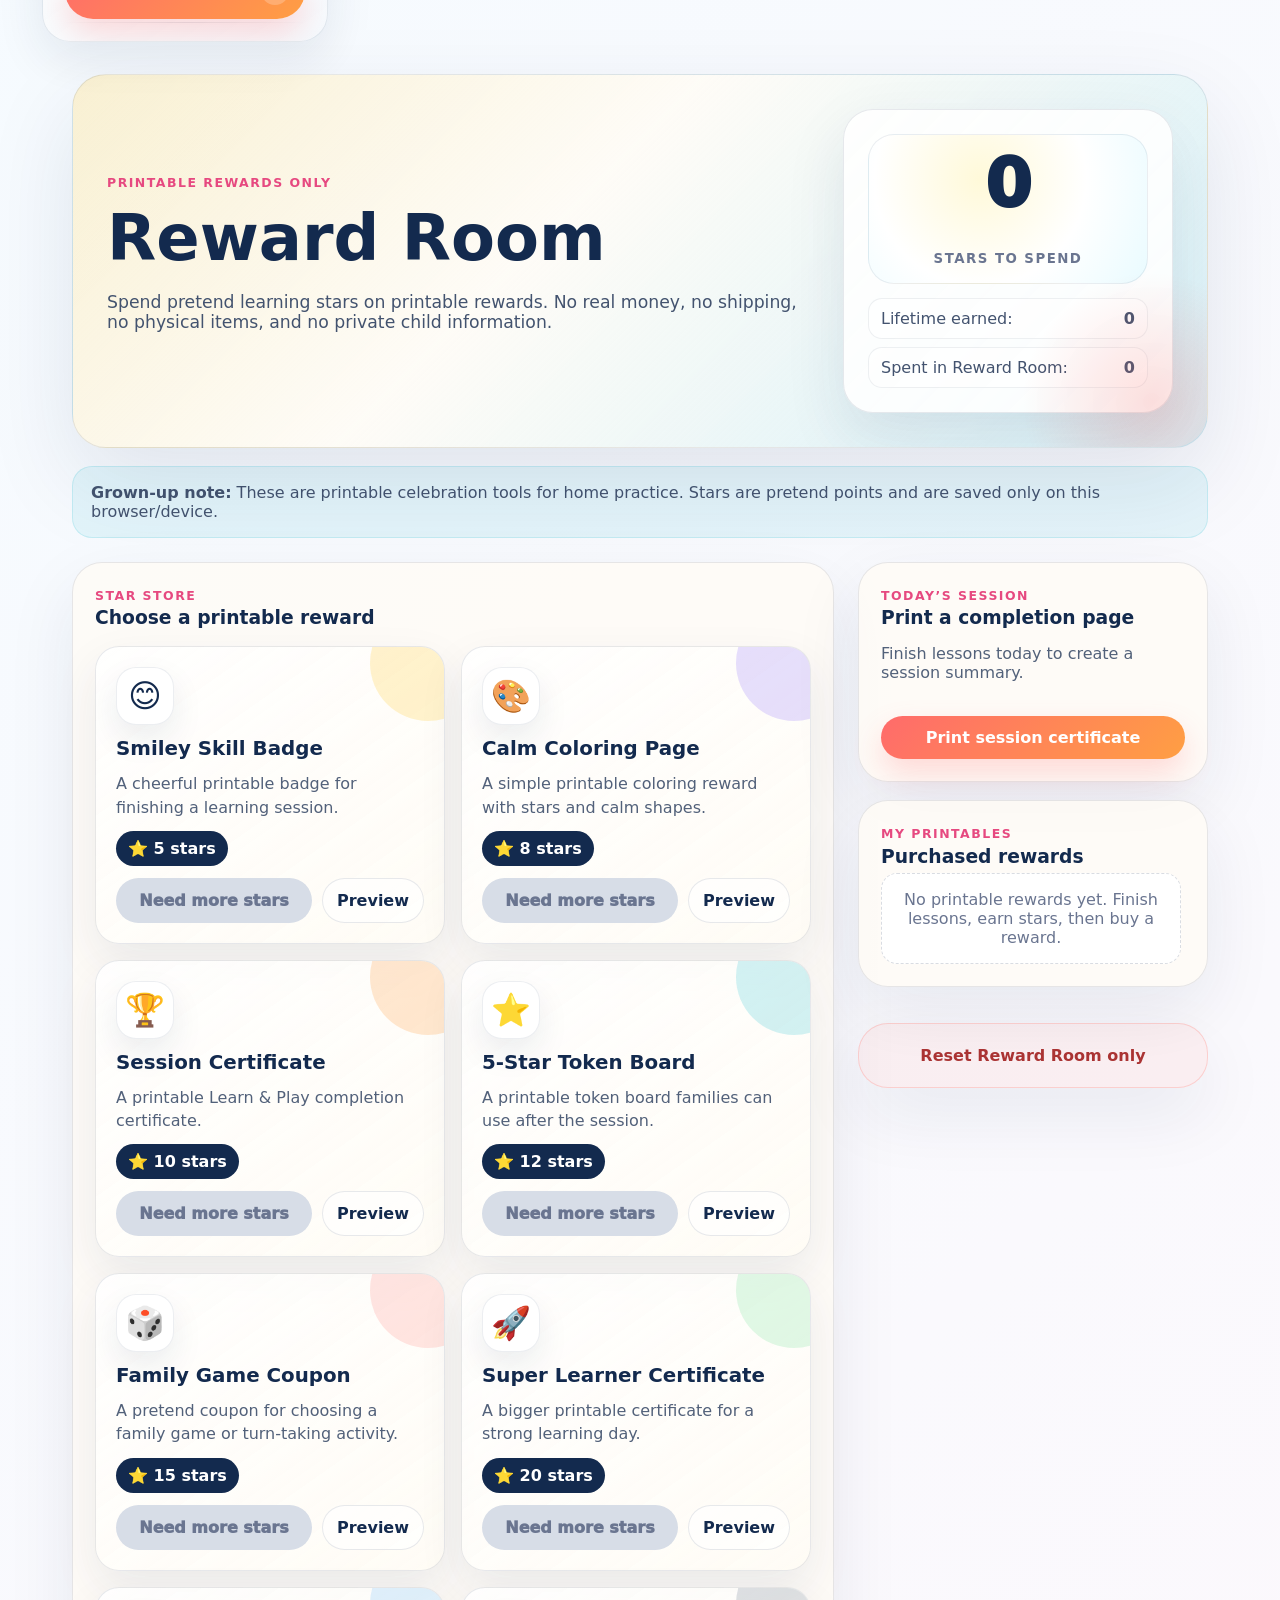
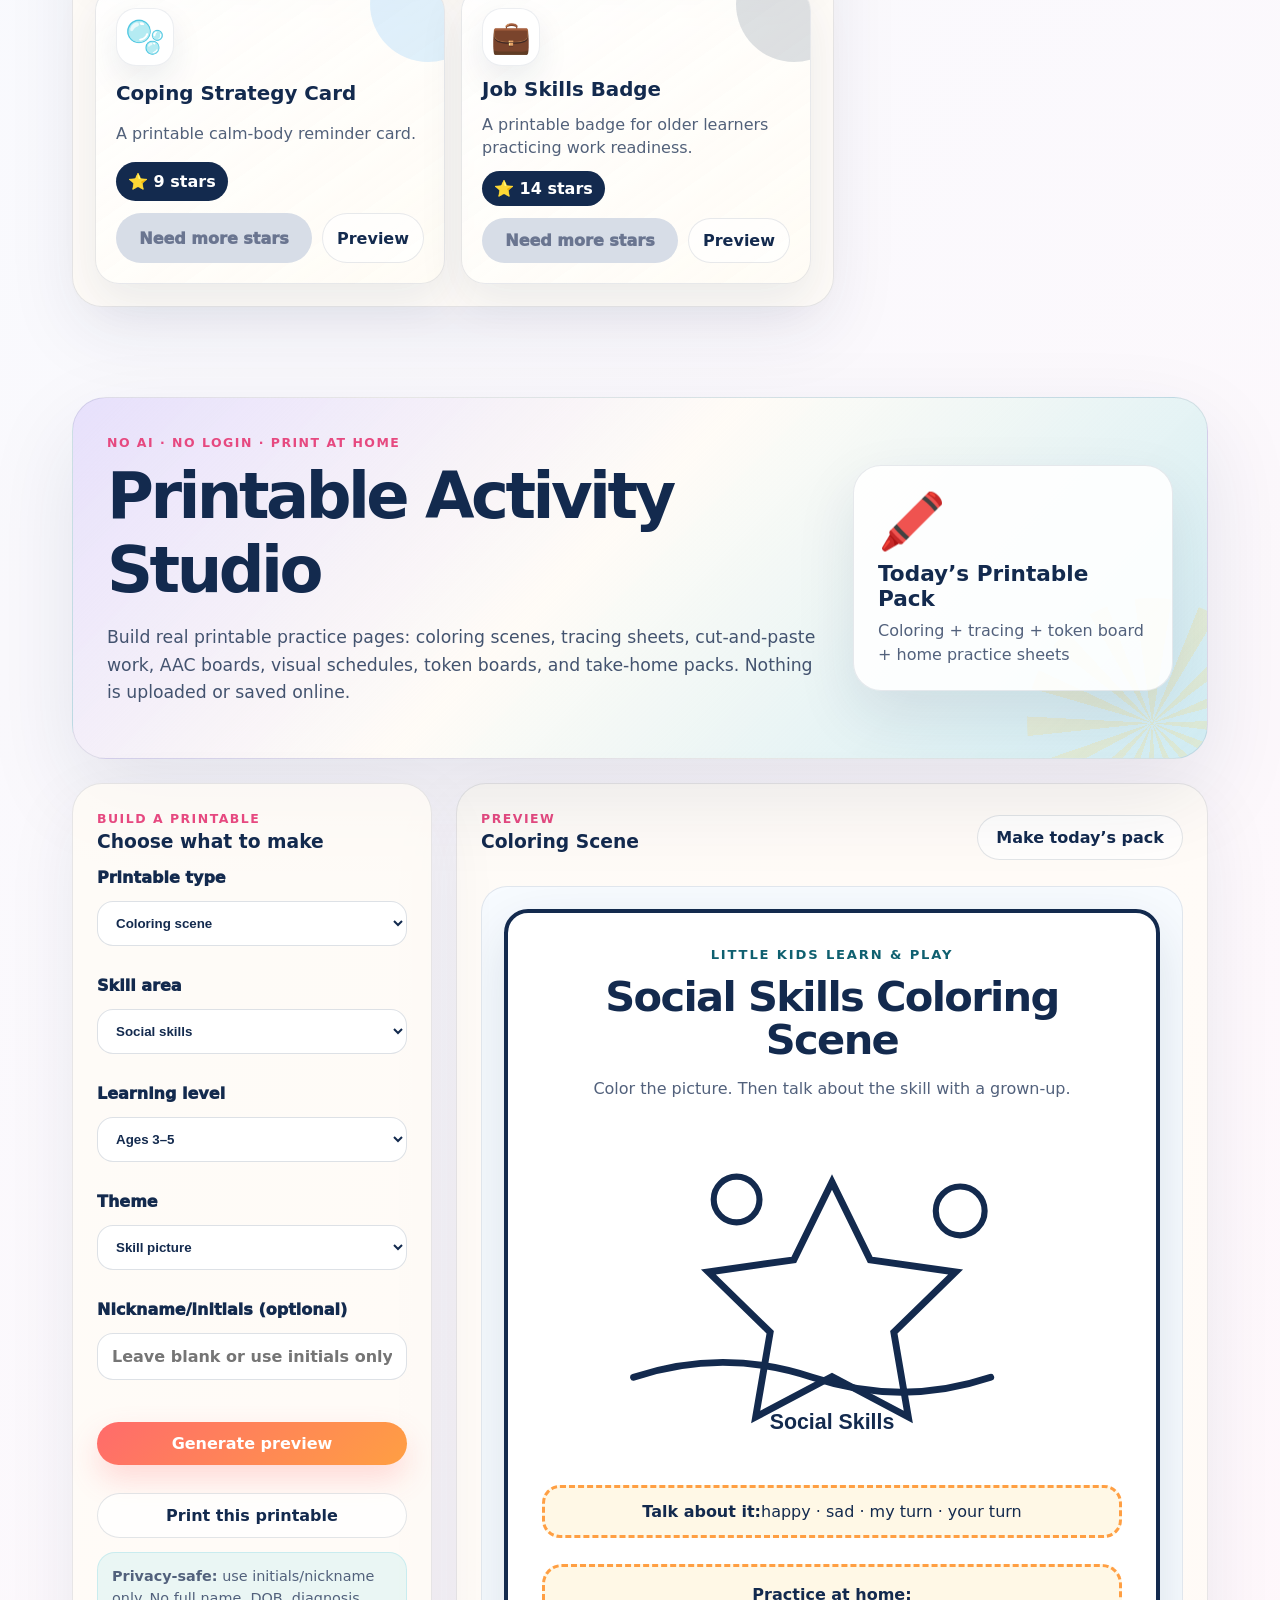
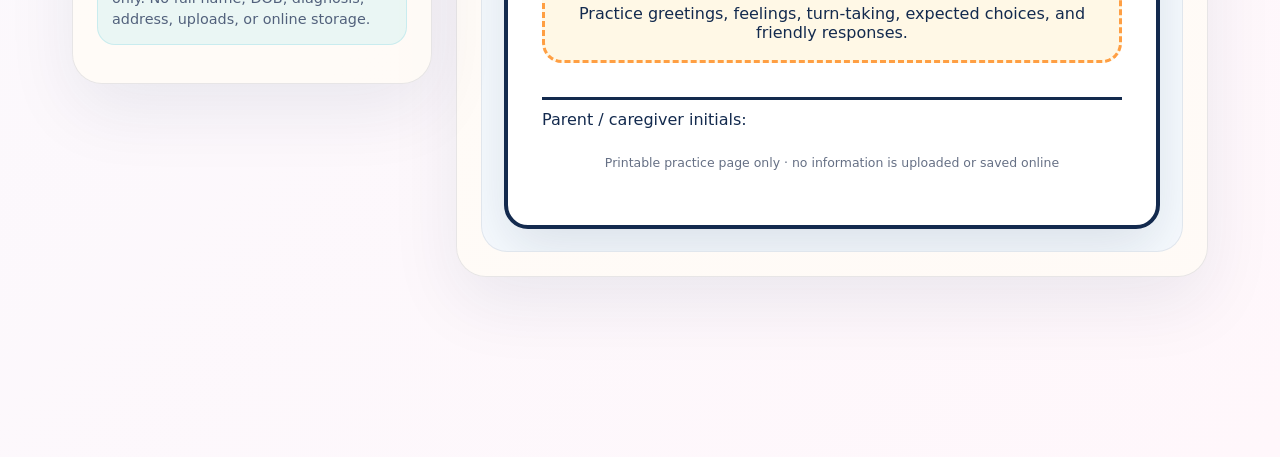
==== commit f8bddaf3: "Add files via upload" ====
--- a/learn-and-play/index.html
+++ b/learn-and-play/index.html
@@ -160,12 +160,12 @@
         <div>
           <span class="eyebrow">No AI · no login · print at home</span>
           <h2>Printable Activity Studio</h2>
-          <p>Create coloring pages, tracing sheets, token boards, certificates, and home-practice worksheets right in the browser. Nothing is uploaded or saved online.</p>
+          <p>Build real printable practice pages: coloring scenes, tracing sheets, cut-and-paste work, AAC boards, visual schedules, token boards, and take-home packs. Nothing is uploaded or saved online.</p>
         </div>
         <div class="studio-mini-card" aria-label="Printable pack summary">
           <div class="studio-icon">🖍️</div>
           <strong>Today’s Printable Pack</strong>
-          <span>Certificate + coloring page + home practice sheet</span>
+          <span>Coloring + tracing + token board + home practice sheets</span>
         </div>
       </div>
 
@@ -175,12 +175,18 @@
           <h3>Choose what to make</h3>
           <label class="field-label" for="printType">Printable type</label>
           <select id="printType" class="studio-input">
-            <option value="coloring">Coloring page</option>
-            <option value="tracing">Tracing sheet</option>
+            <option value="coloring">Coloring scene</option>
+            <option value="tracing">Trace & write sheet</option>
+            <option value="cutpaste">Cut & paste worksheet</option>
+            <option value="matching">Match & circle worksheet</option>
+            <option value="firstthen">First / Then board</option>
+            <option value="schedule">Visual schedule cards</option>
+            <option value="aacboard">AAC communication board</option>
+            <option value="thermometer">Emotion thermometer</option>
             <option value="token">Token board</option>
-            <option value="worksheet">Skill worksheet</option>
+            <option value="worksheet">Scenario worksheet</option>
             <option value="certificate">Certificate / badge</option>
-            <option value="pack">Today’s printable pack</option>
+            <option value="pack">Today’s full printable pack</option>
           </select>
 
           <label class="field-label" for="printSkill">Skill area</label>
@@ -204,11 +210,13 @@
 
           <label class="field-label" for="printTheme">Theme</label>
           <select id="printTheme" class="studio-input">
+            <option value="skill">Skill picture</option>
             <option value="stars">Stars & smile</option>
             <option value="island">Skill island</option>
             <option value="rocket">Rocket learner</option>
             <option value="animals">Friendly animals</option>
             <option value="calm">Calm clouds</option>
+            <option value="city">Community city</option>
           </select>
 
           <label class="field-label" for="printName">Nickname/initials (optional)</label>
--- a/learn-and-play/styles.css
+++ b/learn-and-play/styles.css
@@ -1041,3 +1041,7 @@
 /* ============ V19 PRINTABLE ACTIVITY STUDIO ============ */
 .print-pill{background:linear-gradient(135deg,#845ef7,#35c2d3)!important;color:#fff!important;border-color:rgba(132,94,247,.25)!important;box-shadow:0 14px 30px rgba(132,94,247,.18)}
 .print-link{background:rgba(132,94,247,.10)!important;border-color:rgba(132,94,247,.20)!important;color:#132a4e!important}.printable-studio{max-width:1180px;margin:34px auto 100px;padding:0 22px;scroll-margin-top:90px}.studio-hero{position:relative;overflow:hidden;border-radius:34px;padding:34px;display:grid;grid-template-columns:minmax(0,1fr) 320px;gap:24px;align-items:center;background:linear-gradient(135deg,rgba(132,94,247,.16),rgba(255,252,245,.86) 45%,rgba(53,194,211,.22));border:1px solid rgba(19,42,78,.10);box-shadow:0 34px 90px rgba(19,42,78,.10)}.studio-hero:after{content:'';position:absolute;right:-70px;bottom:-90px;width:250px;height:250px;border-radius:50%;background:repeating-conic-gradient(from 0deg,rgba(255,216,107,.30) 0 9deg,transparent 9deg 22deg);opacity:.7}.studio-hero h2{font-size:clamp(2.1rem,5vw,4.4rem);margin:.12em 0;color:#132a4e;letter-spacing:-.055em}.studio-hero p{color:#43536f;max-width:760px;font-size:1.08rem;line-height:1.6}.studio-mini-card{position:relative;z-index:1;background:rgba(255,255,255,.88);border:1px solid rgba(19,42,78,.10);box-shadow:0 24px 60px rgba(19,42,78,.10);border-radius:28px;padding:24px;display:grid;gap:8px}.studio-icon{font-size:3.4rem}.studio-mini-card strong{font-size:1.35rem}.studio-mini-card span{color:#52617c;line-height:1.45}.studio-layout{display:grid;grid-template-columns:360px minmax(0,1fr);gap:24px;margin-top:24px;align-items:start}.studio-builder,.studio-preview-wrap{border:1px solid rgba(19,42,78,.10);background:rgba(255,252,245,.78);box-shadow:0 26px 70px rgba(19,42,78,.08);border-radius:30px;padding:24px}.studio-builder{position:sticky;top:90px}.studio-builder h3,.studio-preview-toolbar h3{margin:.2em 0 1rem;color:#132a4e}.studio-input{width:100%;border:1px solid rgba(19,42,78,.14);background:white;border-radius:16px;padding:13px 14px;color:#132a4e;font-weight:750;margin:6px 0 16px}.studio-actions{display:grid;gap:10px;margin-top:8px}.studio-privacy{font-size:.9rem;line-height:1.5;color:#52617c;background:rgba(53,194,211,.10);border:1px solid rgba(53,194,211,.18);border-radius:18px;padding:13px 14px}.studio-preview-toolbar{display:flex;align-items:center;justify-content:space-between;gap:18px;margin-bottom:18px}.studio-preview{min-height:640px;background:#f7fbff;border:1px solid rgba(19,42,78,.10);border-radius:26px;padding:22px;display:grid;place-items:center;overflow:auto}.print-sheet-preview{width:min(100%,760px);min-height:920px;background:#fff;border:4px solid #132a4e;border-radius:24px;padding:34px;text-align:center;box-shadow:0 20px 55px rgba(19,42,78,.12);color:#132a4e}.print-sheet-preview.compact{min-height:640px}.print-brand{font-weight:900;color:#0f6070;text-transform:uppercase;letter-spacing:.14em;font-size:.82rem}.print-title{font-size:2.6rem;line-height:1.02;letter-spacing:-.04em;margin:.35em 0}.print-sub{color:#52617c;font-size:1rem;line-height:1.5}.print-art{margin:26px auto;max-width:620px}.trace-line{font-size:3.2rem;letter-spacing:.06em;color:transparent;-webkit-text-stroke:1.5px #132a4e;text-stroke:1.5px #132a4e;border-bottom:2px dashed #b9c3d2;padding:18px 0;text-align:left}.token-row{display:grid;grid-template-columns:repeat(5,1fr);gap:18px;margin:32px auto;max-width:620px}.token-cell{aspect-ratio:1;border:3px dashed #132a4e;border-radius:24px;display:grid;place-items:center;font-size:2.4rem;color:#d7dde7}.worksheet-grid{display:grid;grid-template-columns:1fr 1fr;gap:14px;text-align:left;margin-top:24px}.worksheet-card{border:2px solid #d7dde7;border-radius:18px;padding:16px;background:#fbfdff;min-height:86px}.write-box{height:82px;border:2px dashed #b9c3d2;border-radius:16px;margin-top:10px}.cut-lines{border:2px dashed #ff9f43;border-radius:20px;padding:18px;margin:20px 0;background:#fff8e6}.home-practice{margin:26px auto;padding:18px;border:3px dashed #ff9f43;border-radius:20px;background:#fff8e6;max-width:620px}.print-signature{margin-top:34px;border-top:3px solid #132a4e;padding-top:10px;text-align:left}.studio-pack-list{display:grid;gap:12px;text-align:left;margin:26px auto;max-width:640px}.studio-pack-list div{border:2px solid #e6edf6;border-radius:16px;padding:14px;background:#fbfdff}.coloring-svg svg{max-width:100%;height:auto}.printable-watermark{font-size:.78rem;color:#667085;margin-top:26px}.print-divider{height:1px;background:#d7dde7;margin:30px 0}@media(max-width:960px){.studio-hero,.studio-layout{grid-template-columns:1fr}.studio-builder{position:static}.studio-preview{min-height:480px}.print-sheet-preview{min-height:720px}.studio-preview-toolbar{align-items:flex-start;flex-direction:column}.worksheet-grid{grid-template-columns:1fr}}@media print{.print-sheet-preview{box-shadow:none}}
+
+
+/* ============ V20 REAL PRINTABLE WORKSHEET UPGRADE ============ */
+.print-sheet-preview .real-coloring svg{max-width:100%;height:auto}.coloring-prompts,.word-bank,.reward-line,.sentence-strip{border:3px dashed #ff9f43;border-radius:18px;padding:14px;margin:18px auto;background:#fff8e6;max-width:640px}.trace-practice{display:grid;gap:12px;margin:18px 0}.trace-row{display:grid;grid-template-columns:210px 1fr;gap:14px;align-items:end;text-align:left}.trace-word{font-size:2.35rem;color:transparent;-webkit-text-stroke:1.4px #132a4e;letter-spacing:.04em}.trace-blank{border-bottom:3px dashed #b9c3d2;height:48px}.shape-trace-row{border:2px solid #e6edf6;border-radius:18px;padding:12px;margin:20px 0}.shape-trace-row svg{width:100%;height:auto}.cut-section,.paste-section{margin:18px 0;text-align:left}.cut-section h2,.paste-section h2{font-size:1.2rem;color:#132a4e}.cut-card-grid,.schedule-cards,.aac-print-grid{display:grid;grid-template-columns:repeat(3,1fr);gap:12px}.cut-card,.schedule-card,.aac-print-cell,.match-box,.paste-grid div{border:2px dashed #132a4e;border-radius:18px;padding:14px;background:#fff;min-height:70px}.paste-grid,.match-sheet{display:grid;grid-template-columns:1fr 1fr;gap:18px}.picture-box,.draw-icon{height:86px;border:2px dashed #b9c3d2;border-radius:16px;margin-top:10px;display:grid;place-items:center;color:#8a95aa}.first-then-board{display:grid;grid-template-columns:1fr 1fr;gap:18px;margin:24px 0}.first-then-board>div{border:4px solid #132a4e;border-radius:24px;padding:20px}.first-then-board h2{font-size:2rem;margin:.1em 0;color:#132a4e}.mini-token-row{display:grid;grid-template-columns:repeat(5,1fr);gap:10px;margin:18px auto;max-width:420px}.mini-token-row span{aspect-ratio:1;border:3px dashed #132a4e;border-radius:22px;display:grid;place-items:center;font-weight:900}.schedule-card span{display:inline-grid;place-items:center;width:28px;height:28px;border-radius:50%;background:#132a4e;color:white;font-weight:900}.schedule-card strong{display:block;margin-top:8px}.aac-print-cell{display:grid;place-items:center;text-align:center;min-height:104px}.aac-print-cell div{font-size:2.2rem}.thermo-sheet{display:grid;grid-template-columns:220px 1fr;gap:24px;text-align:left;margin:24px 0}.thermo-bar{display:grid;gap:8px}.thermo-bar div{border:3px solid #132a4e;border-radius:16px;padding:10px;display:flex;gap:12px;align-items:center}.thermo-bar strong{font-size:1.5rem}.coping-list{border:2px solid #e6edf6;border-radius:20px;padding:18px}.coping-list h2{font-size:1.2rem;margin-top:0}.certificate-badge{font-size:5rem;margin:24px auto}.certificate-name{font-size:2.8rem;border-bottom:3px solid #132a4e;display:inline-block;padding:0 30px}.task-lines{text-align:left;display:grid;gap:14px;margin:18px auto;max-width:580px}.task-lines span{border-bottom:2px dashed #b9c3d2;padding:10px}.print-pack{display:grid;gap:20px}.print-pack .print-sheet-preview{margin-bottom:18px}@media(max-width:960px){.cut-card-grid,.schedule-cards,.aac-print-grid,.worksheet-grid,.paste-grid,.match-sheet,.first-then-board,.thermo-sheet{grid-template-columns:1fr}.trace-row{grid-template-columns:1fr}.trace-word{font-size:2rem}}
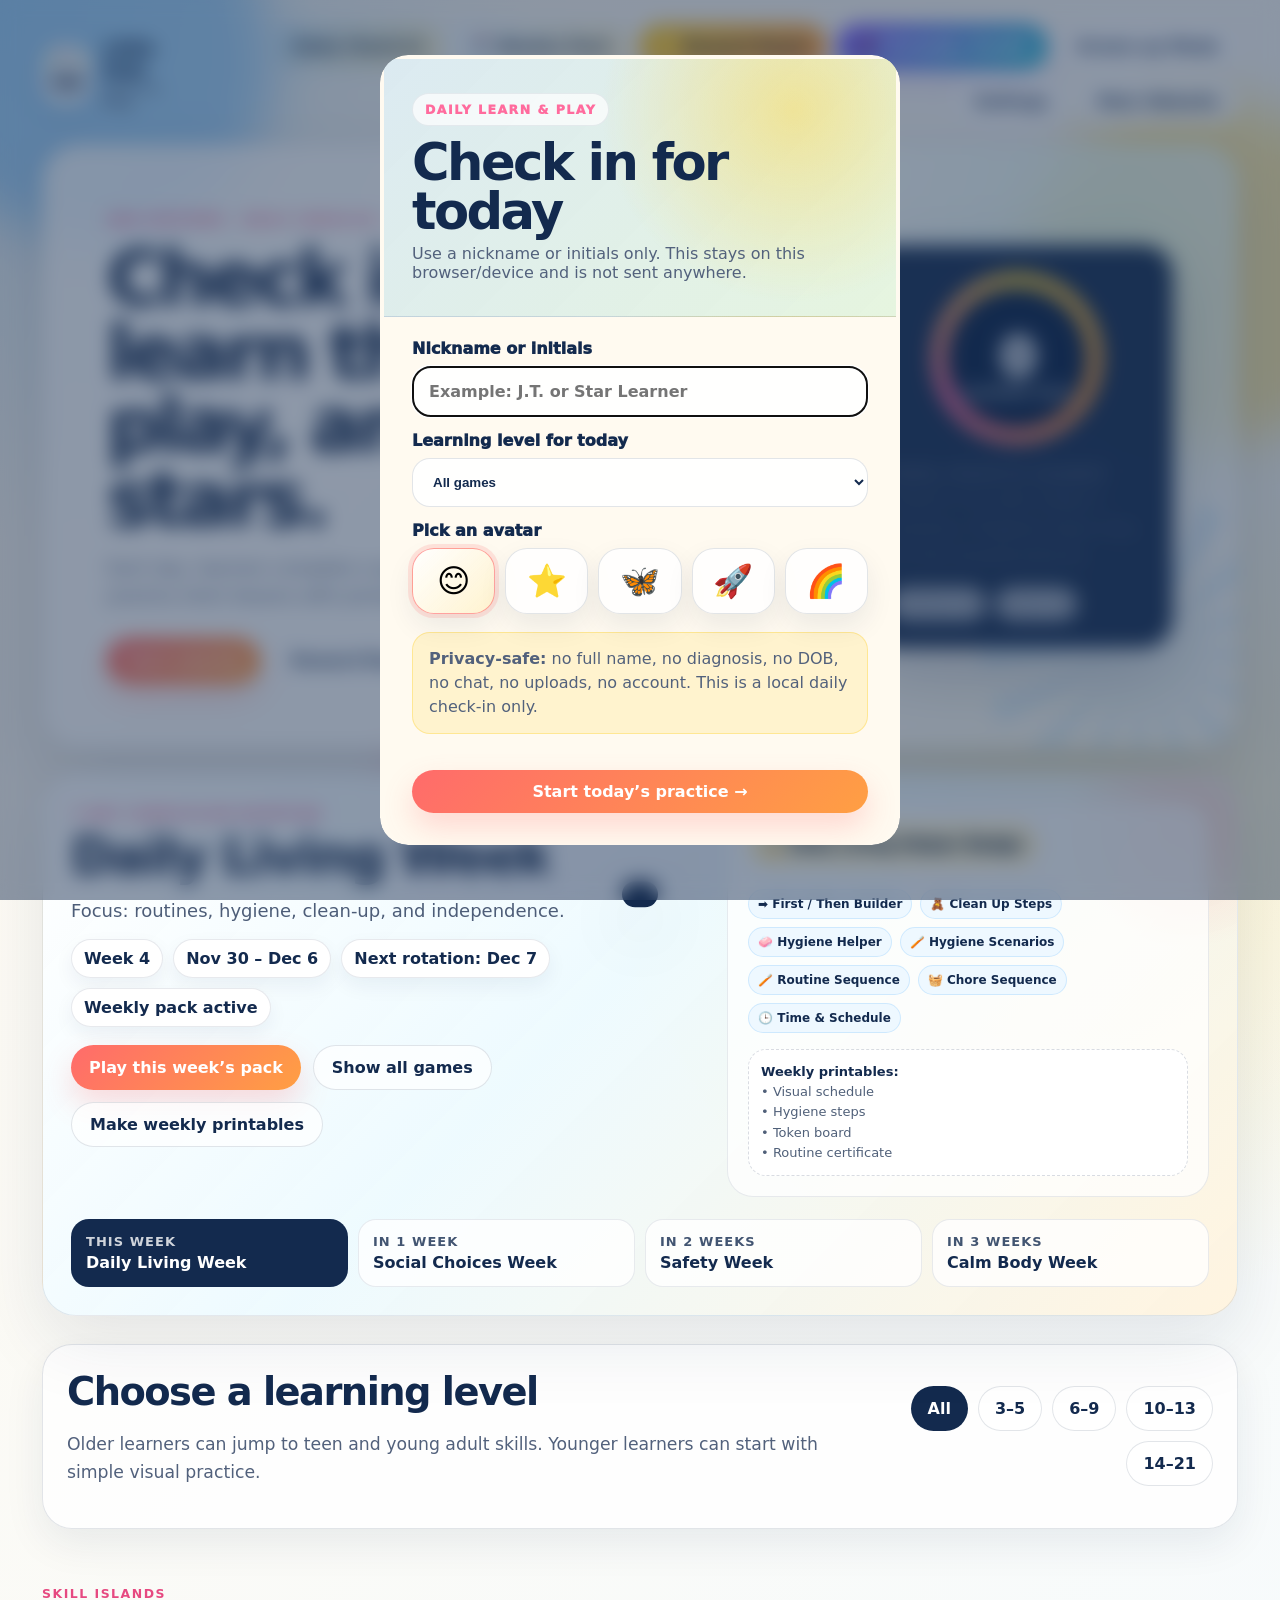
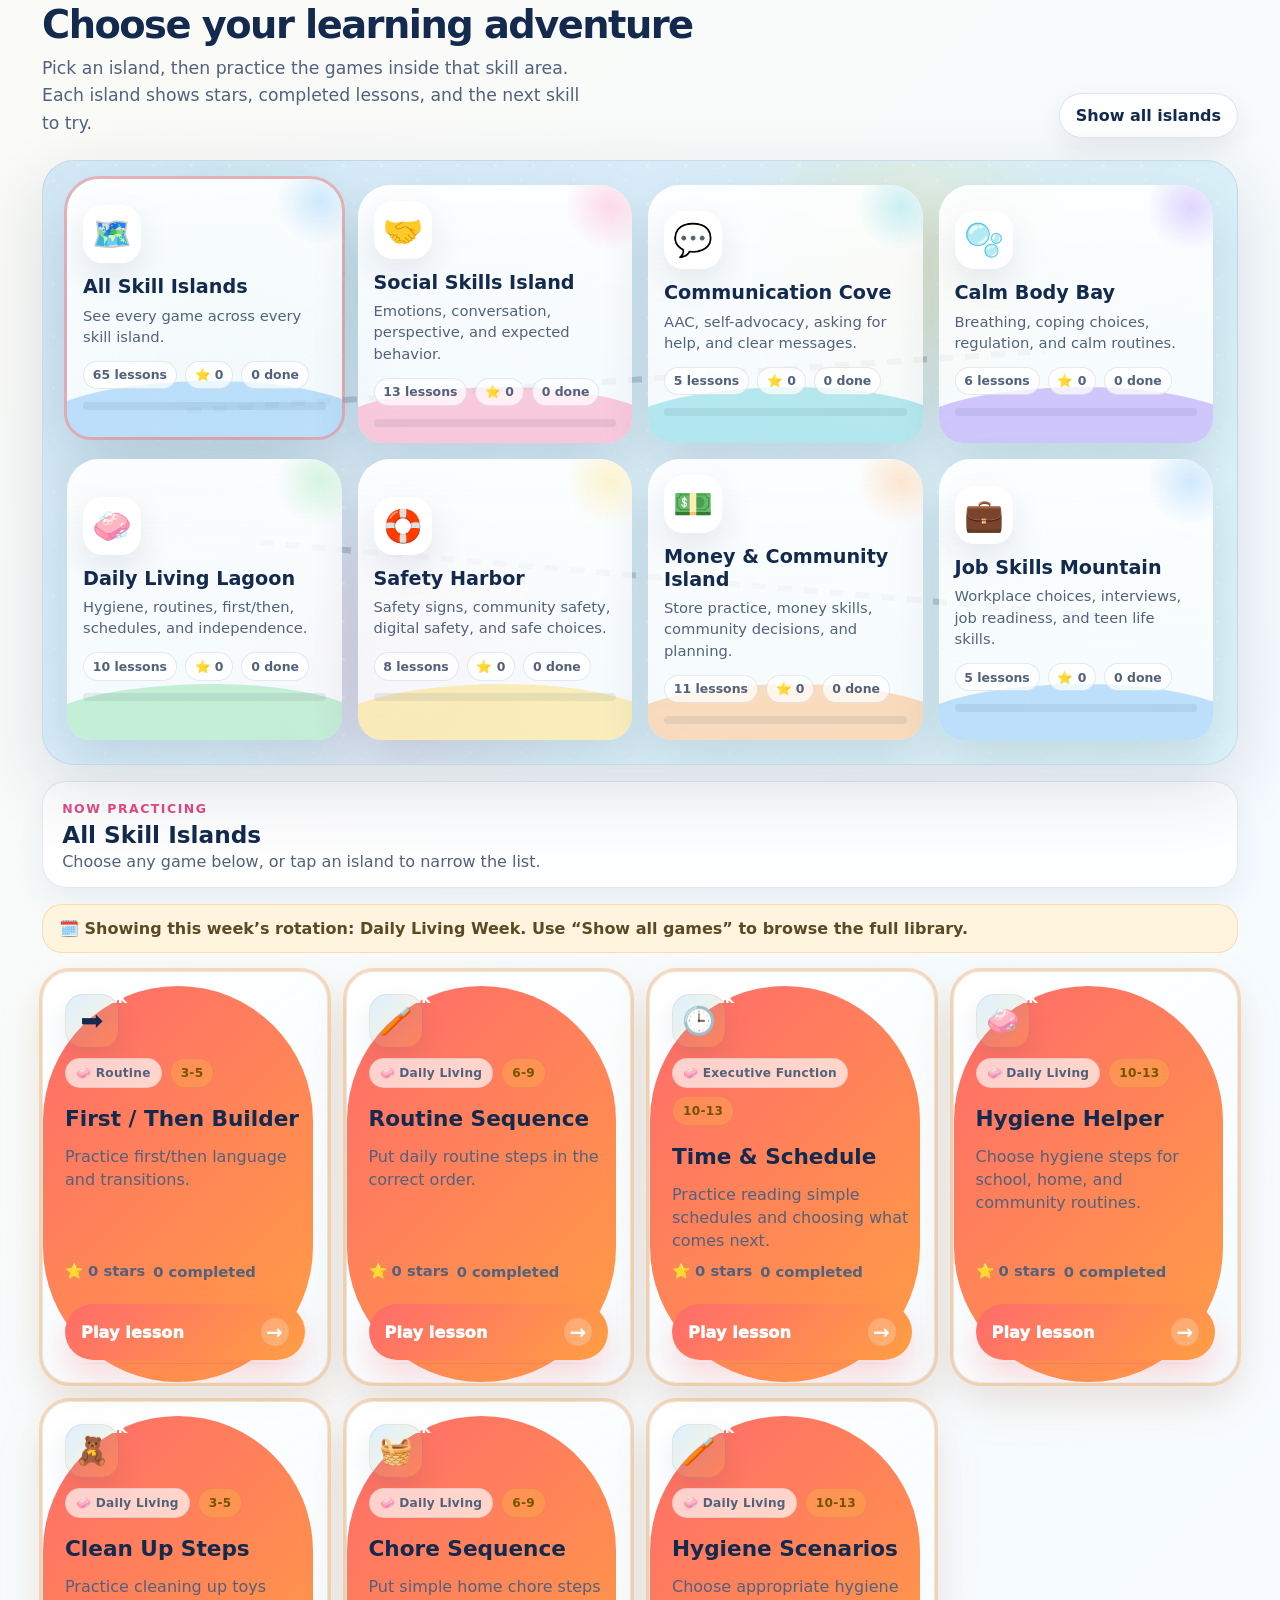
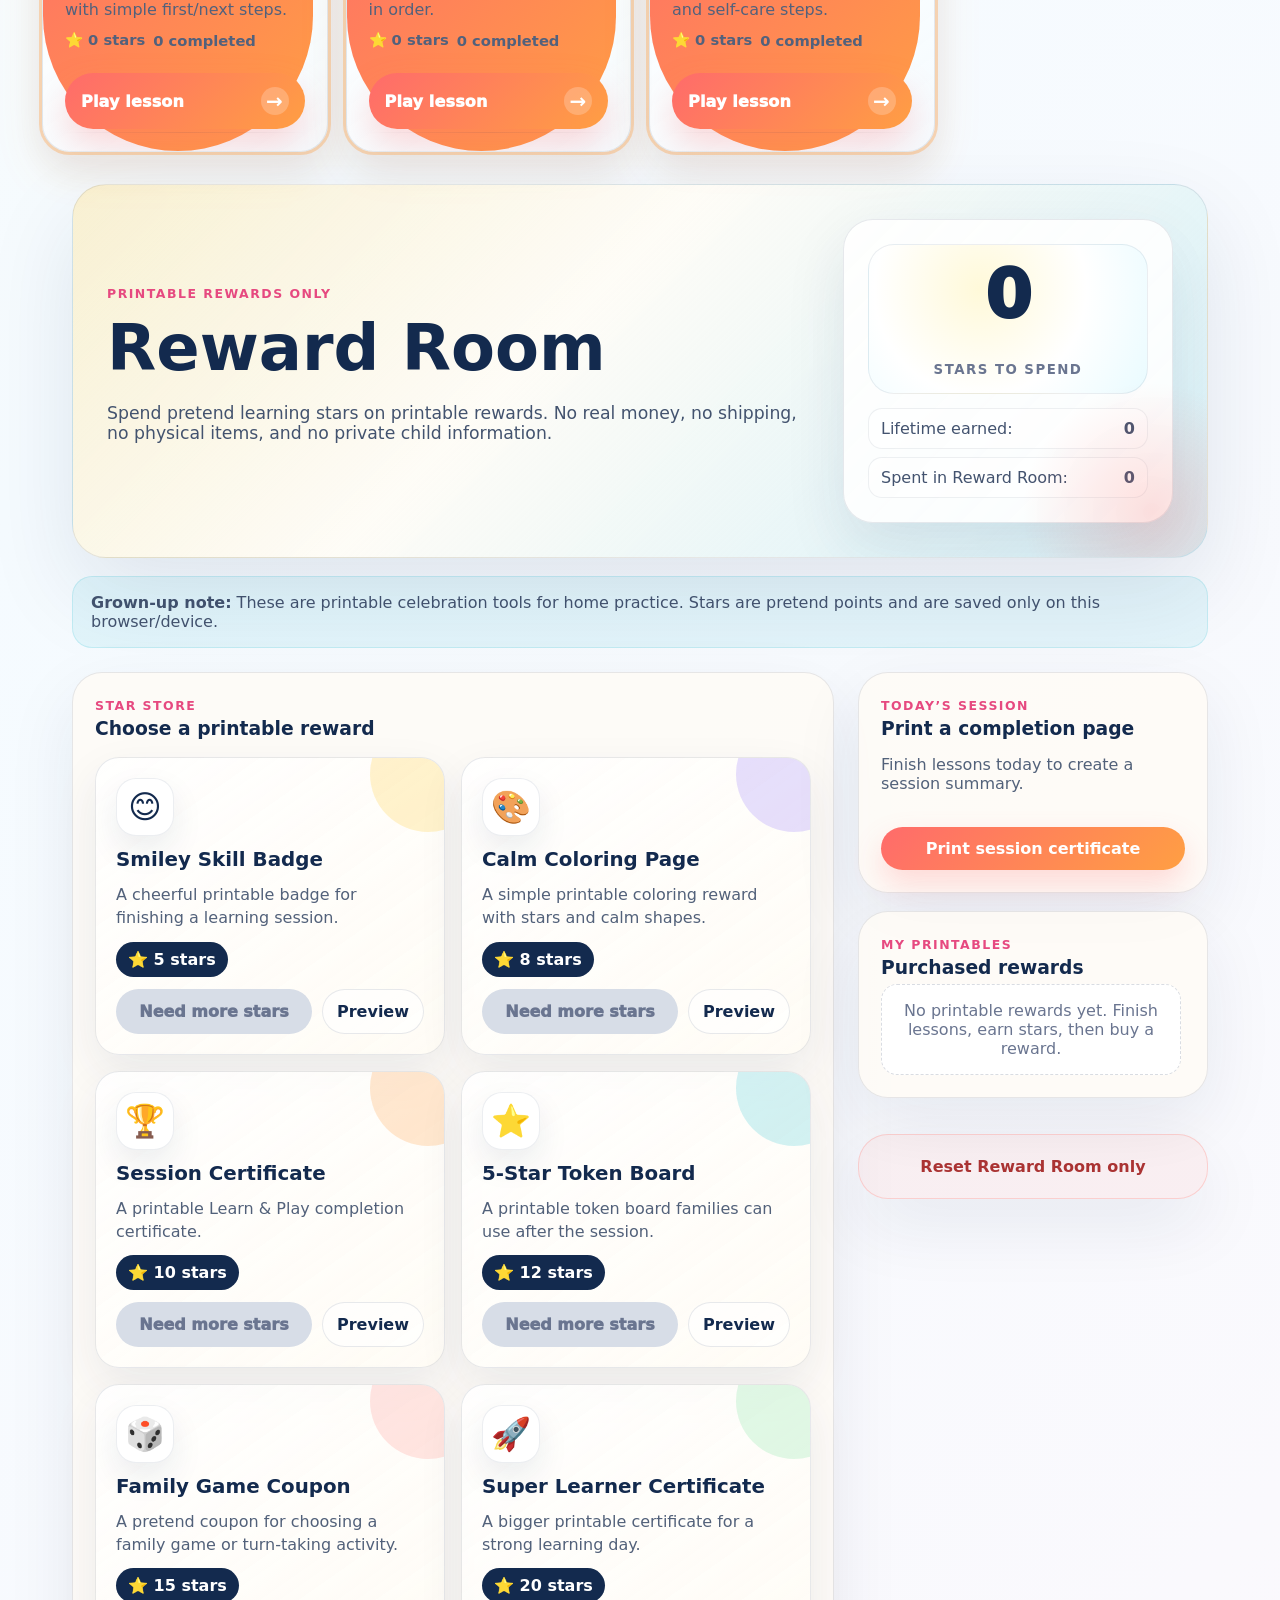
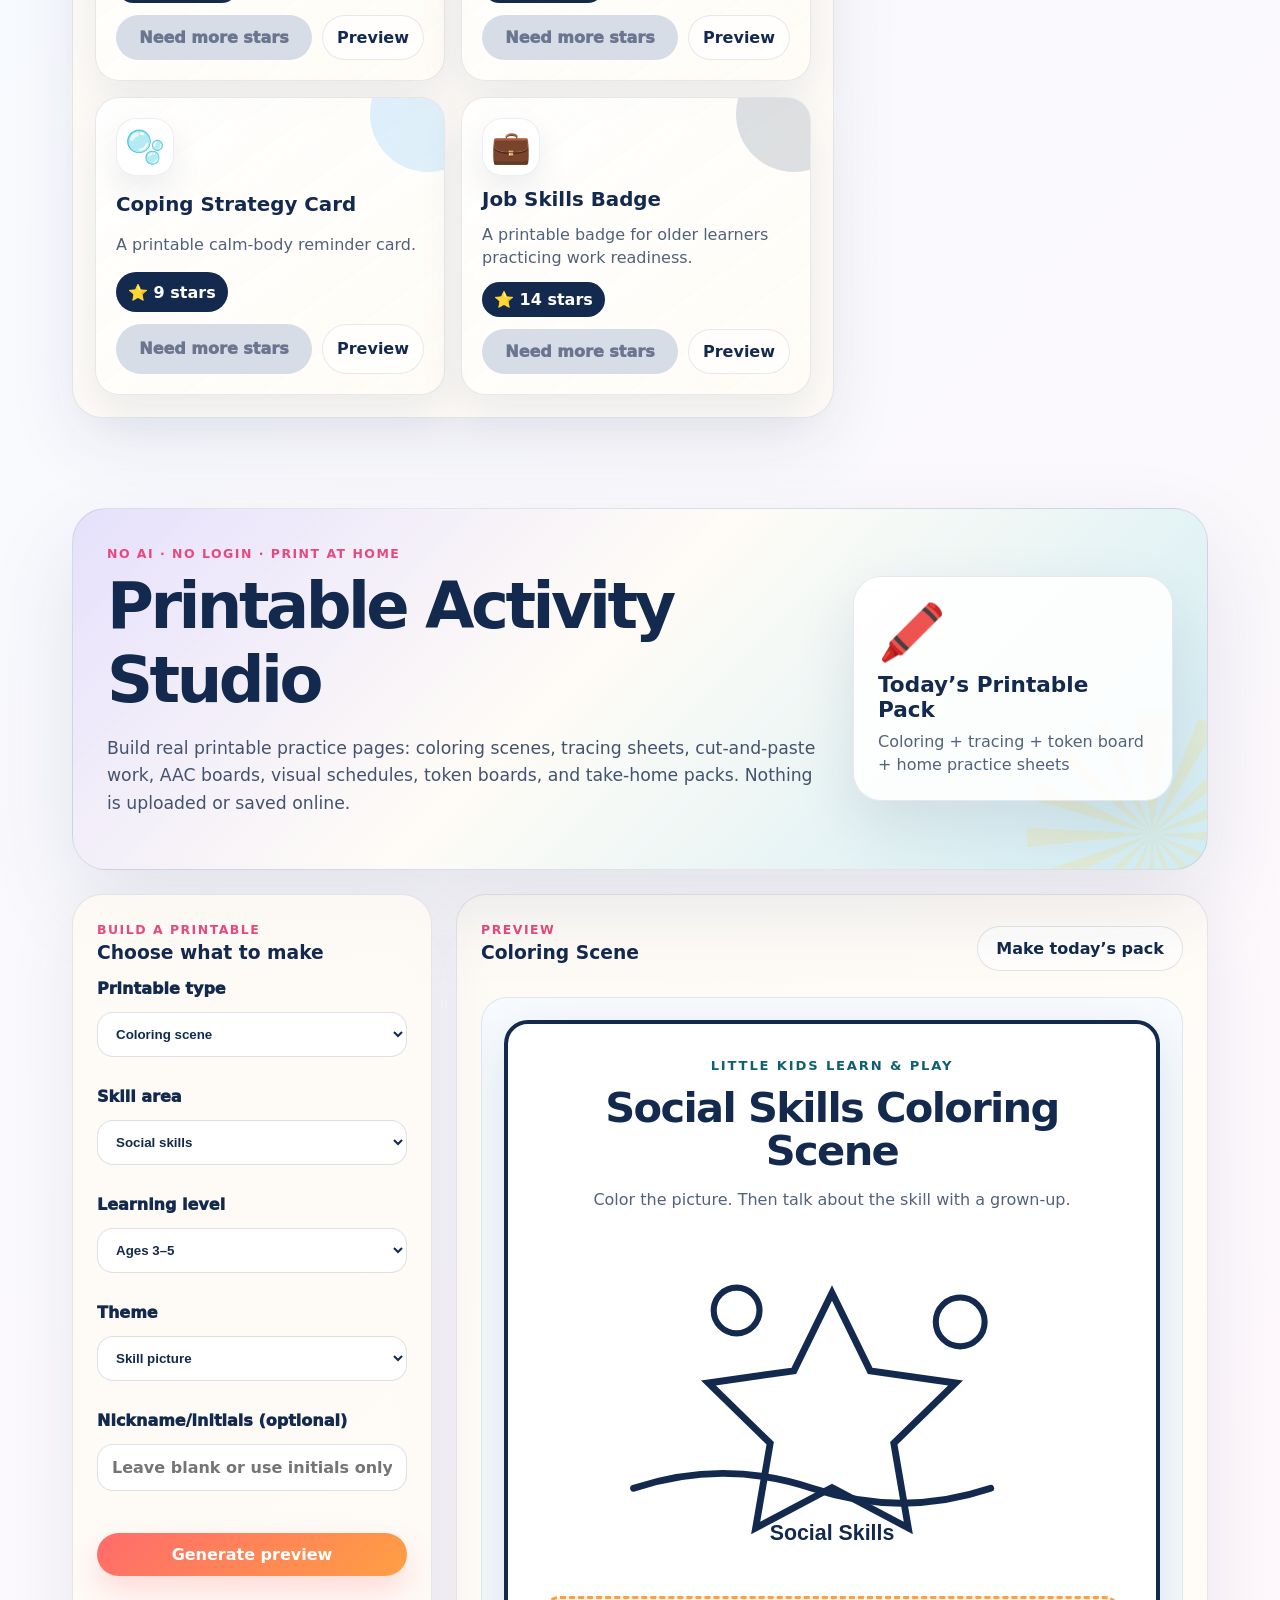
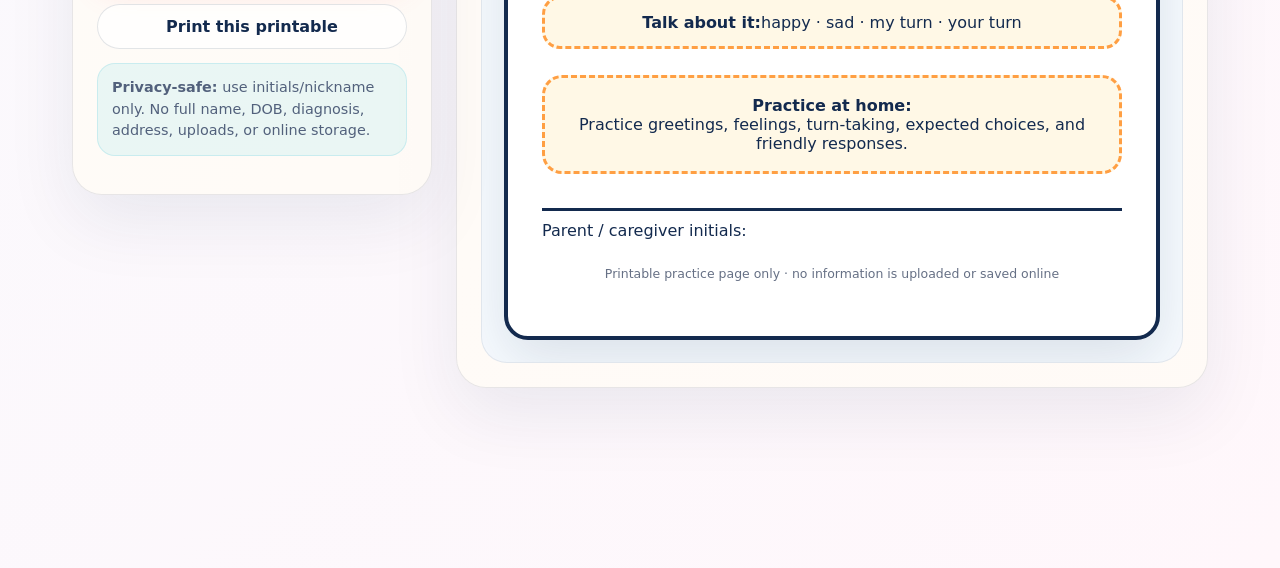
==== commit 57a5758e: "Add files via upload" ====
--- a/learn-and-play/index.html
+++ b/learn-and-play/index.html
@@ -36,6 +36,7 @@
 
     <nav class="top-actions" aria-label="Learn and Play actions">
       <button class="pill-btn daily-pill" id="dailyCheckinBtn" type="button">Daily Check-In</button>
+      <button class="pill-btn weekly-pill" id="weeklyPackBtn" type="button">🗓️ Weekly Pack</button>
       <button class="pill-btn reward-pill" id="rewardRoomBtn" type="button">⭐ Reward Room</button>
       <button class="pill-btn print-pill" id="printStudioBtn" type="button">🖍️ Printable Studio</button>
       <button class="pill-btn" id="grownupBtn" type="button">Grown-up Mode</button>
@@ -65,6 +66,28 @@
         <p><strong id="dailyGreeting">Daily check-in needed</strong><br><span id="dailyStatusText">Progress stays only on this browser/device.</span></p>
         <div class="wallet-mini"><span>Lifetime: <b id="lifetimeStarsMini">0</b></span><span>Spent: <b id="spentStarsMini">0</b></span></div>
       </div>
+    </section>
+
+
+
+    <section class="weekly-pack" id="weeklyPack" aria-label="Weekly learning rotation">
+      <div class="weekly-main">
+        <span class="eyebrow">7-day curriculum rotation</span>
+        <h2 id="weeklyTheme">This Week’s Learning Adventure</h2>
+        <p id="weeklyFocus">Every 7 days this page highlights a fresh set of games and printables.</p>
+        <div class="weekly-meta" id="weeklyMeta">Loading weekly pack…</div>
+        <div class="weekly-actions">
+          <button class="primary-action" id="activateWeeklyPack" type="button">Play this week’s pack</button>
+          <button class="secondary-action" id="showAllGamesWeekly" type="button">Show all games</button>
+          <button class="secondary-action" id="openWeeklyPrintables" type="button">Make weekly printables</button>
+        </div>
+      </div>
+      <aside class="weekly-side">
+        <div class="weekly-badge" id="weeklyBadge">🏅 Weekly Badge</div>
+        <div class="weekly-game-chips" id="weeklyGameChips"></div>
+        <div class="weekly-printables" id="weeklyPrintables"></div>
+      </aside>
+      <div class="weekly-calendar" id="weeklyCalendar" aria-label="Upcoming weekly themes"></div>
     </section>
 
     <section class="controls-card" aria-label="Age and skill controls">
--- a/learn-and-play/styles.css
+++ b/learn-and-play/styles.css
@@ -1045,3 +1045,16 @@
 
 /* ============ V20 REAL PRINTABLE WORKSHEET UPGRADE ============ */
 .print-sheet-preview .real-coloring svg{max-width:100%;height:auto}.coloring-prompts,.word-bank,.reward-line,.sentence-strip{border:3px dashed #ff9f43;border-radius:18px;padding:14px;margin:18px auto;background:#fff8e6;max-width:640px}.trace-practice{display:grid;gap:12px;margin:18px 0}.trace-row{display:grid;grid-template-columns:210px 1fr;gap:14px;align-items:end;text-align:left}.trace-word{font-size:2.35rem;color:transparent;-webkit-text-stroke:1.4px #132a4e;letter-spacing:.04em}.trace-blank{border-bottom:3px dashed #b9c3d2;height:48px}.shape-trace-row{border:2px solid #e6edf6;border-radius:18px;padding:12px;margin:20px 0}.shape-trace-row svg{width:100%;height:auto}.cut-section,.paste-section{margin:18px 0;text-align:left}.cut-section h2,.paste-section h2{font-size:1.2rem;color:#132a4e}.cut-card-grid,.schedule-cards,.aac-print-grid{display:grid;grid-template-columns:repeat(3,1fr);gap:12px}.cut-card,.schedule-card,.aac-print-cell,.match-box,.paste-grid div{border:2px dashed #132a4e;border-radius:18px;padding:14px;background:#fff;min-height:70px}.paste-grid,.match-sheet{display:grid;grid-template-columns:1fr 1fr;gap:18px}.picture-box,.draw-icon{height:86px;border:2px dashed #b9c3d2;border-radius:16px;margin-top:10px;display:grid;place-items:center;color:#8a95aa}.first-then-board{display:grid;grid-template-columns:1fr 1fr;gap:18px;margin:24px 0}.first-then-board>div{border:4px solid #132a4e;border-radius:24px;padding:20px}.first-then-board h2{font-size:2rem;margin:.1em 0;color:#132a4e}.mini-token-row{display:grid;grid-template-columns:repeat(5,1fr);gap:10px;margin:18px auto;max-width:420px}.mini-token-row span{aspect-ratio:1;border:3px dashed #132a4e;border-radius:22px;display:grid;place-items:center;font-weight:900}.schedule-card span{display:inline-grid;place-items:center;width:28px;height:28px;border-radius:50%;background:#132a4e;color:white;font-weight:900}.schedule-card strong{display:block;margin-top:8px}.aac-print-cell{display:grid;place-items:center;text-align:center;min-height:104px}.aac-print-cell div{font-size:2.2rem}.thermo-sheet{display:grid;grid-template-columns:220px 1fr;gap:24px;text-align:left;margin:24px 0}.thermo-bar{display:grid;gap:8px}.thermo-bar div{border:3px solid #132a4e;border-radius:16px;padding:10px;display:flex;gap:12px;align-items:center}.thermo-bar strong{font-size:1.5rem}.coping-list{border:2px solid #e6edf6;border-radius:20px;padding:18px}.coping-list h2{font-size:1.2rem;margin-top:0}.certificate-badge{font-size:5rem;margin:24px auto}.certificate-name{font-size:2.8rem;border-bottom:3px solid #132a4e;display:inline-block;padding:0 30px}.task-lines{text-align:left;display:grid;gap:14px;margin:18px auto;max-width:580px}.task-lines span{border-bottom:2px dashed #b9c3d2;padding:10px}.print-pack{display:grid;gap:20px}.print-pack .print-sheet-preview{margin-bottom:18px}@media(max-width:960px){.cut-card-grid,.schedule-cards,.aac-print-grid,.worksheet-grid,.paste-grid,.match-sheet,.first-then-board,.thermo-sheet{grid-template-columns:1fr}.trace-row{grid-template-columns:1fr}.trace-word{font-size:2rem}}
+
+
+/* V21 Weekly Rotation Engine */
+.weekly-pack{
+  max-width:1280px;margin:26px auto;padding:28px;border:1px solid rgba(19,42,78,.10);border-radius:34px;
+  background:linear-gradient(135deg,rgba(255,255,255,.94),rgba(236,250,255,.90) 45%,rgba(255,243,221,.92));
+  box-shadow:0 26px 70px rgba(19,42,78,.10);display:grid;grid-template-columns:1.25fr .95fr;gap:22px;position:relative;overflow:hidden;
+}
+.weekly-pack:before{content:"";position:absolute;right:-90px;top:-90px;width:280px;height:280px;border-radius:50%;background:radial-gradient(circle,rgba(255,111,105,.22),transparent 62%);pointer-events:none;}
+.weekly-main,.weekly-side,.weekly-calendar{position:relative;z-index:1}.weekly-main h2{font-size:clamp(30px,4vw,54px);line-height:1.02;margin:8px 0 10px;color:#132a4e;letter-spacing:-.04em}.weekly-main p{color:#4d5d78;font-size:18px;max-width:760px}.weekly-meta{display:flex;flex-wrap:wrap;gap:10px;margin:18px 0;color:#132a4e;font-weight:800}.weekly-meta span,.week-chip{border:1px solid rgba(19,42,78,.10);background:white;border-radius:999px;padding:9px 12px;box-shadow:0 8px 20px rgba(19,42,78,.06)}
+.weekly-actions{display:flex;gap:12px;flex-wrap:wrap;margin-top:18px}.weekly-side{background:rgba(255,255,255,.72);border:1px solid rgba(19,42,78,.09);border-radius:26px;padding:20px;box-shadow:inset 0 1px 0 rgba(255,255,255,.75)}.weekly-badge{display:inline-flex;align-items:center;gap:8px;font-weight:950;color:#132a4e;background:#fff3cd;border:1px solid rgba(255,193,7,.32);border-radius:999px;padding:10px 14px;margin-bottom:14px}.weekly-game-chips{display:flex;flex-wrap:wrap;gap:8px;margin:10px 0 16px}.weekly-game-chips span{font-size:12px;font-weight:850;color:#132a4e;background:#eef8ff;border:1px solid rgba(77,171,247,.20);border-radius:999px;padding:7px 9px}.weekly-printables{font-size:13px;line-height:1.55;color:#506079;background:#fff;border:1px dashed rgba(19,42,78,.16);border-radius:18px;padding:12px}.weekly-printables strong{color:#132a4e}.weekly-calendar{grid-column:1/-1;display:grid;grid-template-columns:repeat(4,minmax(0,1fr));gap:10px}.week-card{border:1px solid rgba(19,42,78,.09);background:rgba(255,255,255,.78);border-radius:18px;padding:14px;color:#132a4e}.week-card.active{background:#132a4e;color:white}.week-card strong{display:block;font-size:13px;letter-spacing:.08em;text-transform:uppercase;opacity:.8}.week-card span{display:block;margin-top:4px;font-weight:900}.weekly-mode-note{grid-column:1/-1;background:#fff5df;border:1px solid rgba(255,159,67,.32);border-radius:20px;padding:14px 16px;color:#5c4a24;font-weight:800}.game-card.weekly-featured{outline:3px solid rgba(255,159,67,.35);box-shadow:0 20px 50px rgba(255,159,67,.12),0 16px 40px rgba(19,42,78,.08)}.game-card.weekly-featured:before{content:"This week";position:absolute;top:14px;right:14px;background:linear-gradient(135deg,#ff6b6b,#ff9f43);color:white;padding:7px 10px;border-radius:999px;font-size:11px;font-weight:950;letter-spacing:.06em;text-transform:uppercase}.weekly-pill{background:linear-gradient(135deg,#eef8ff,#fff3cd)!important;border-color:rgba(77,171,247,.25)!important}
+@media (max-width:900px){.weekly-pack{grid-template-columns:1fr}.weekly-calendar{grid-template-columns:1fr 1fr}.weekly-main h2{font-size:34px}}
+@media (max-width:580px){.weekly-calendar{grid-template-columns:1fr}.weekly-actions .primary-action,.weekly-actions .secondary-action{width:100%;justify-content:center}}
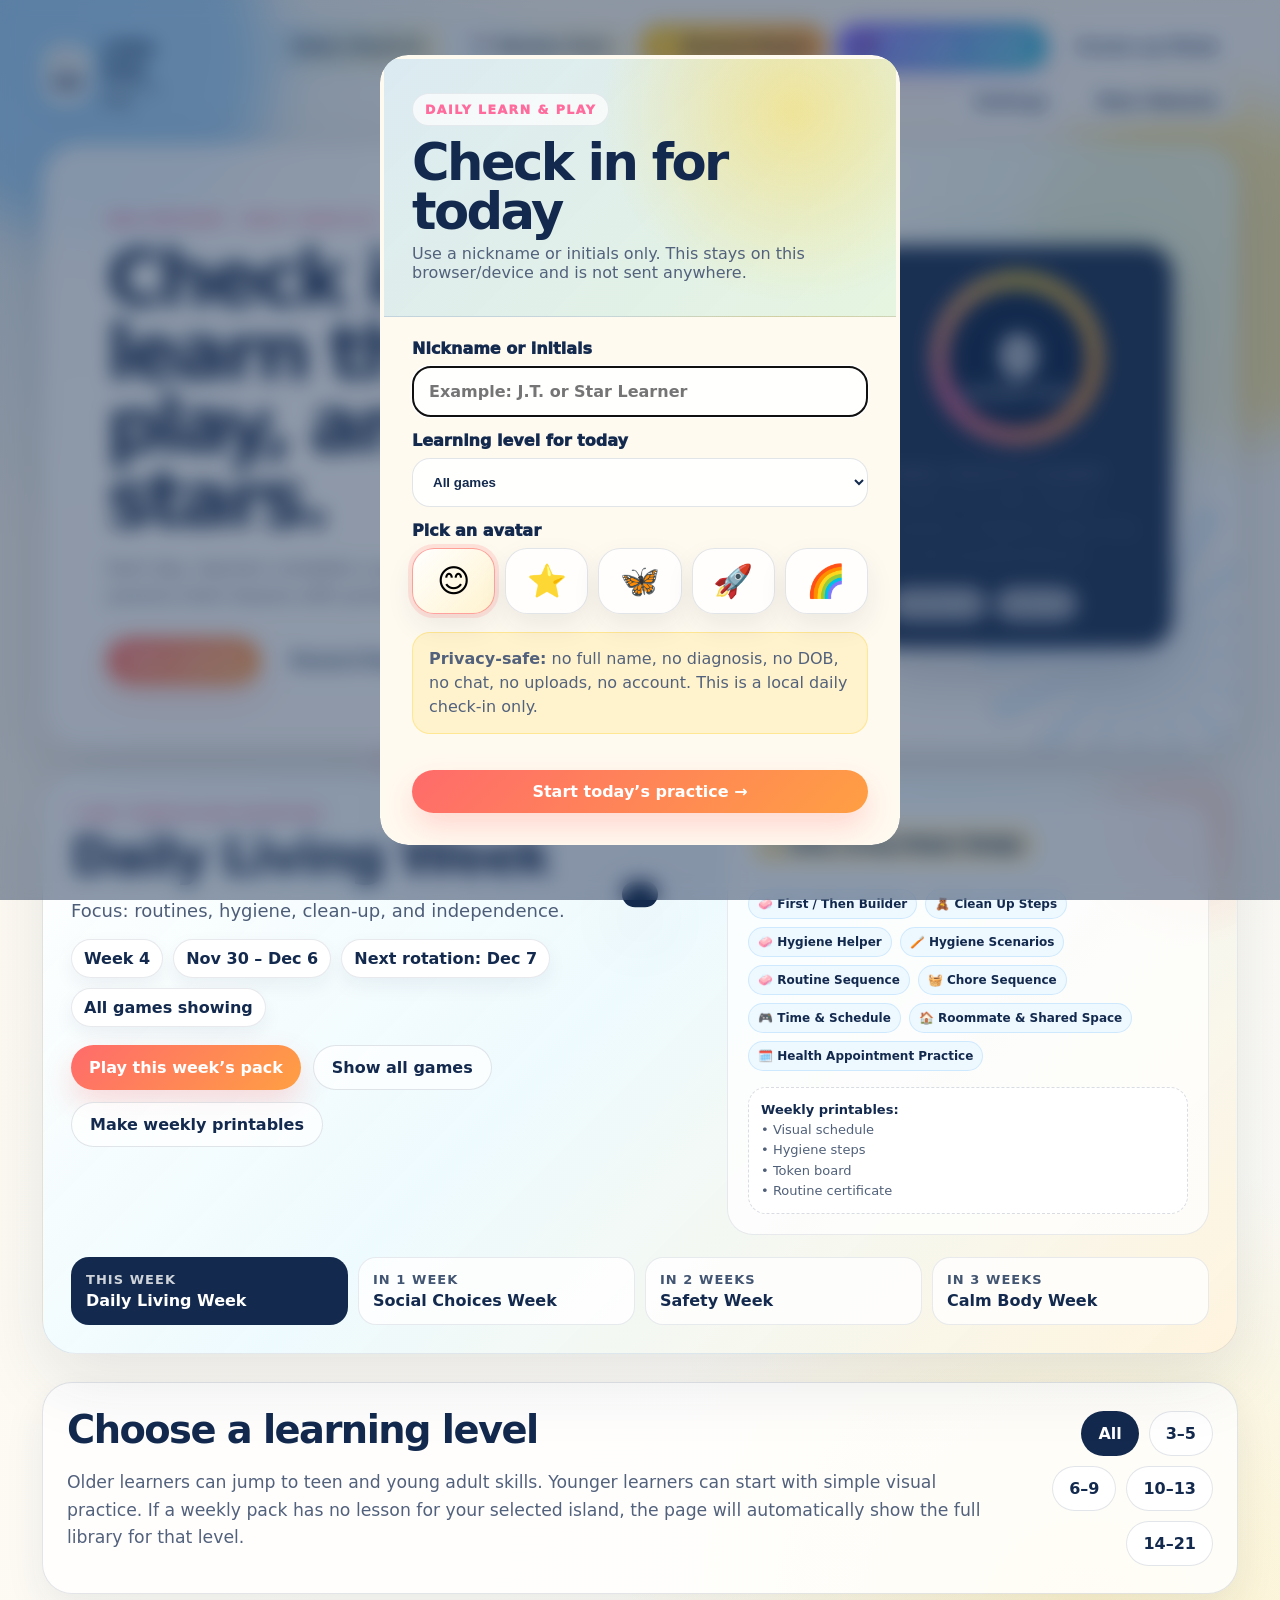
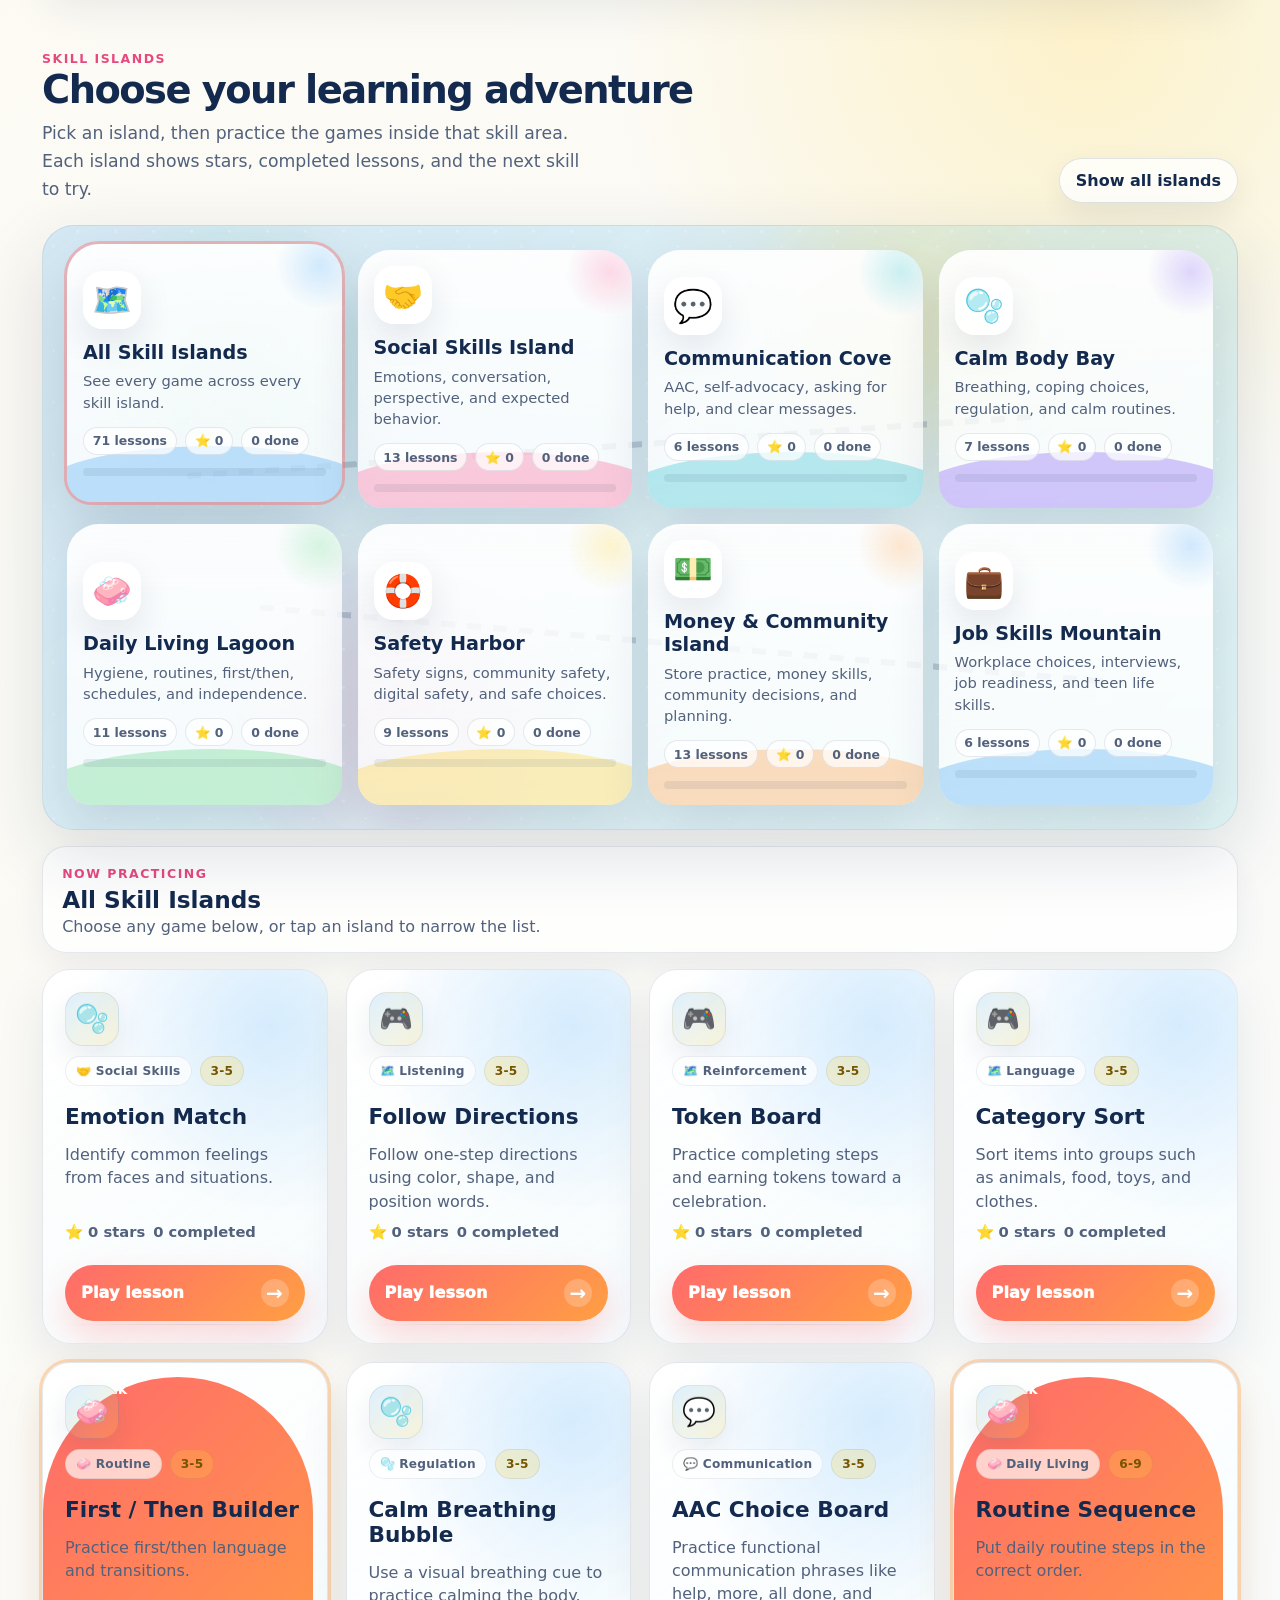
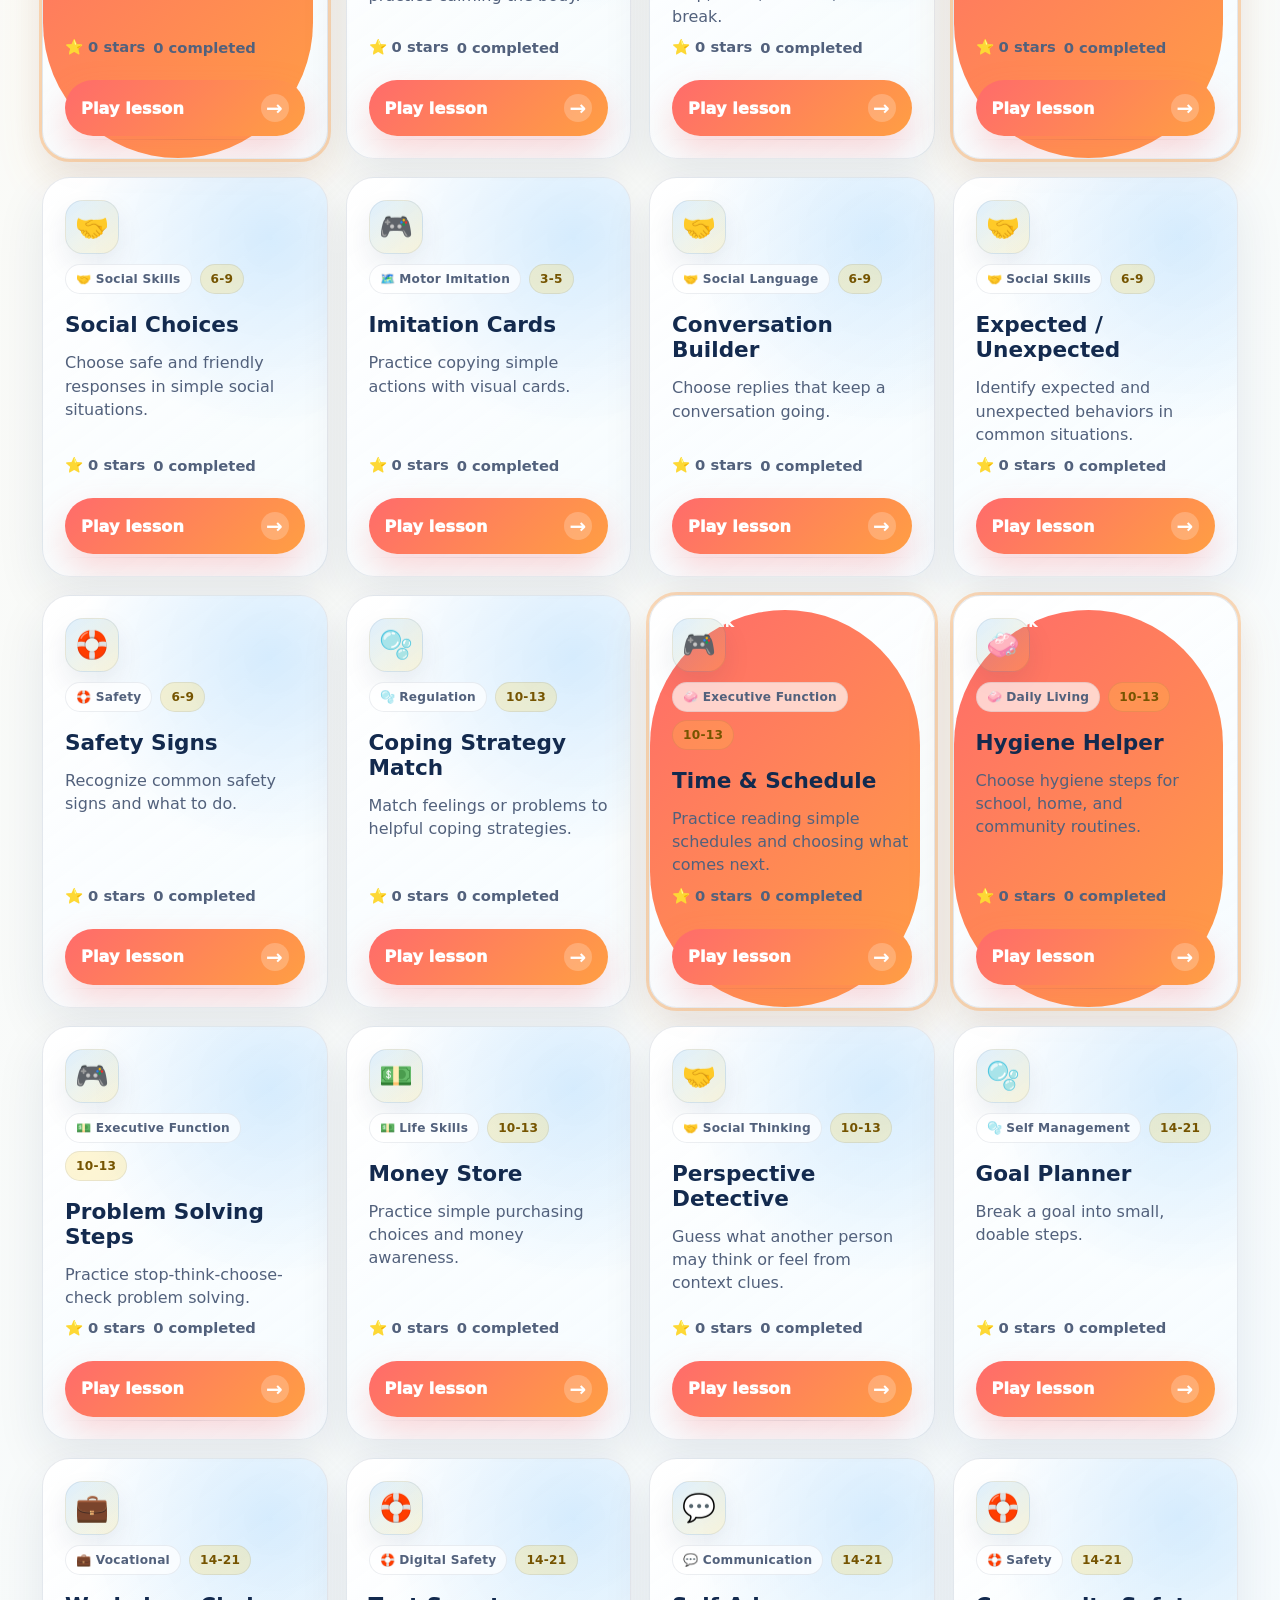
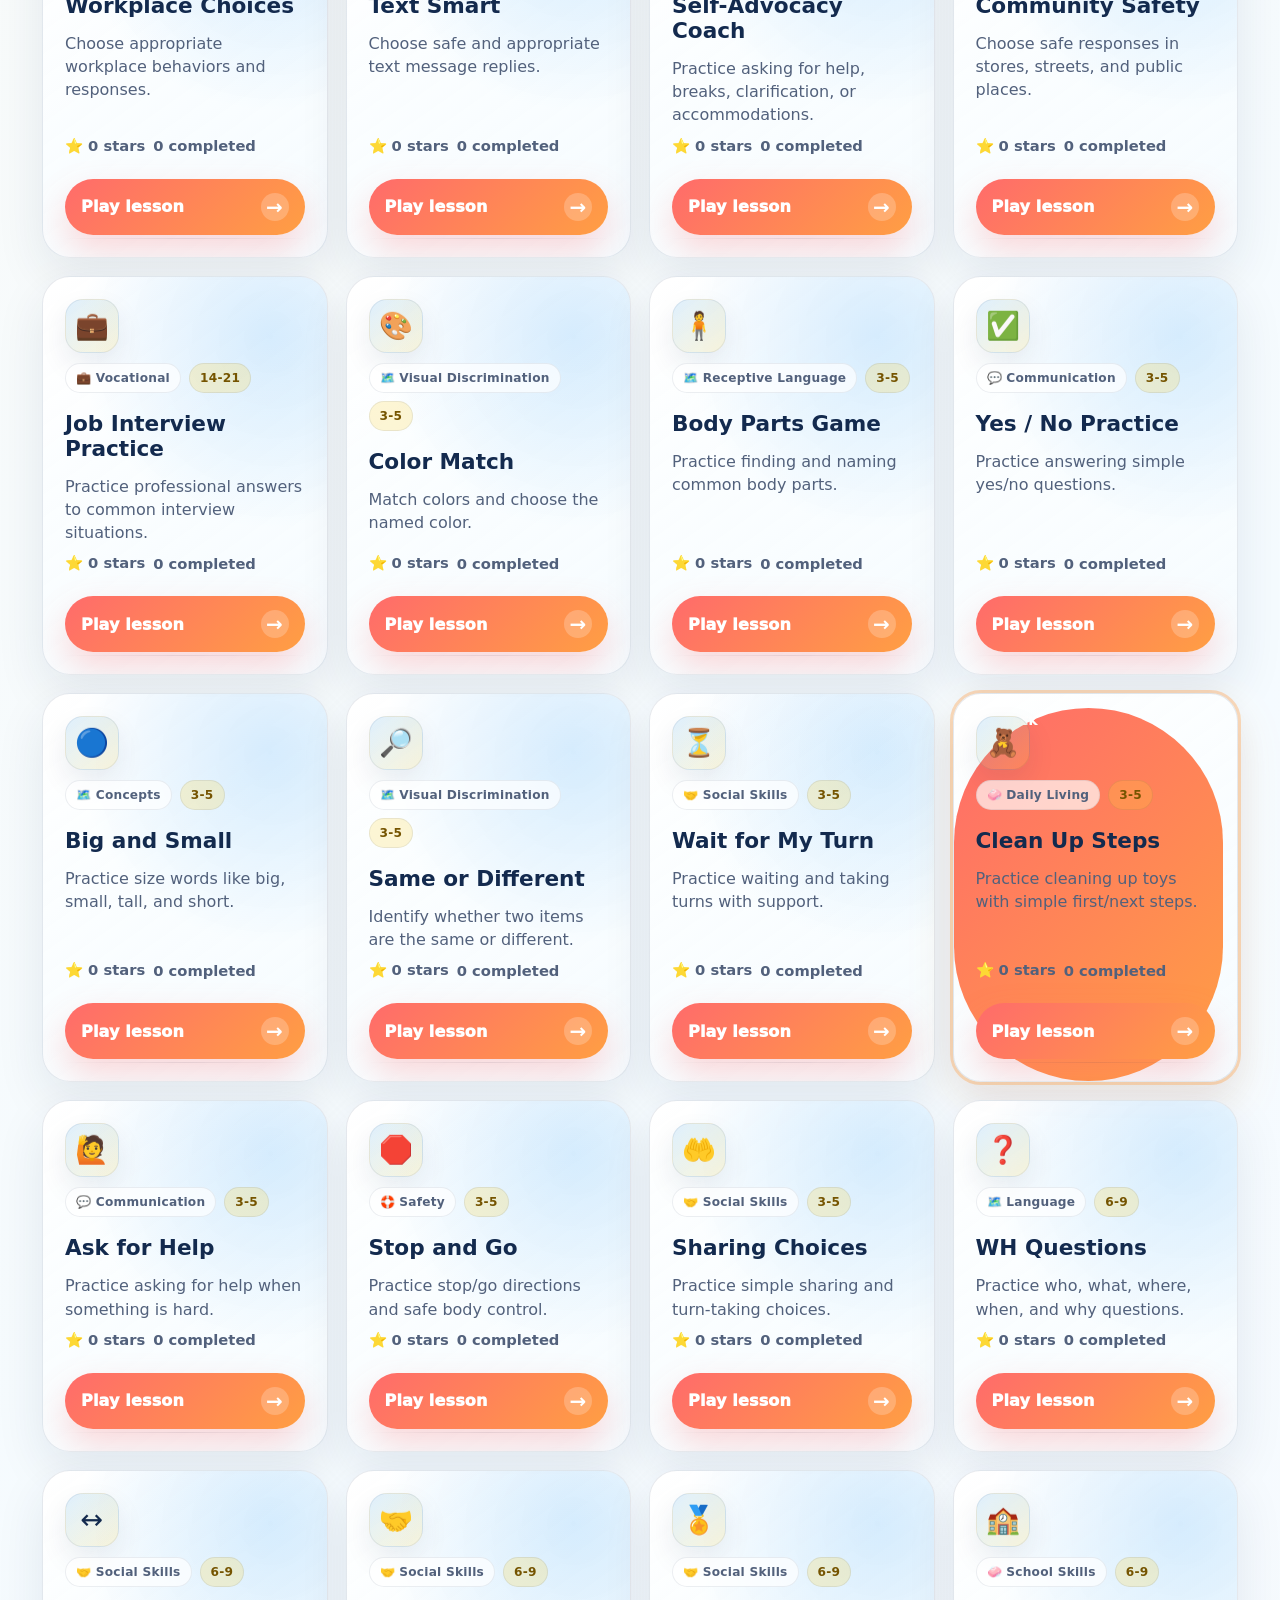
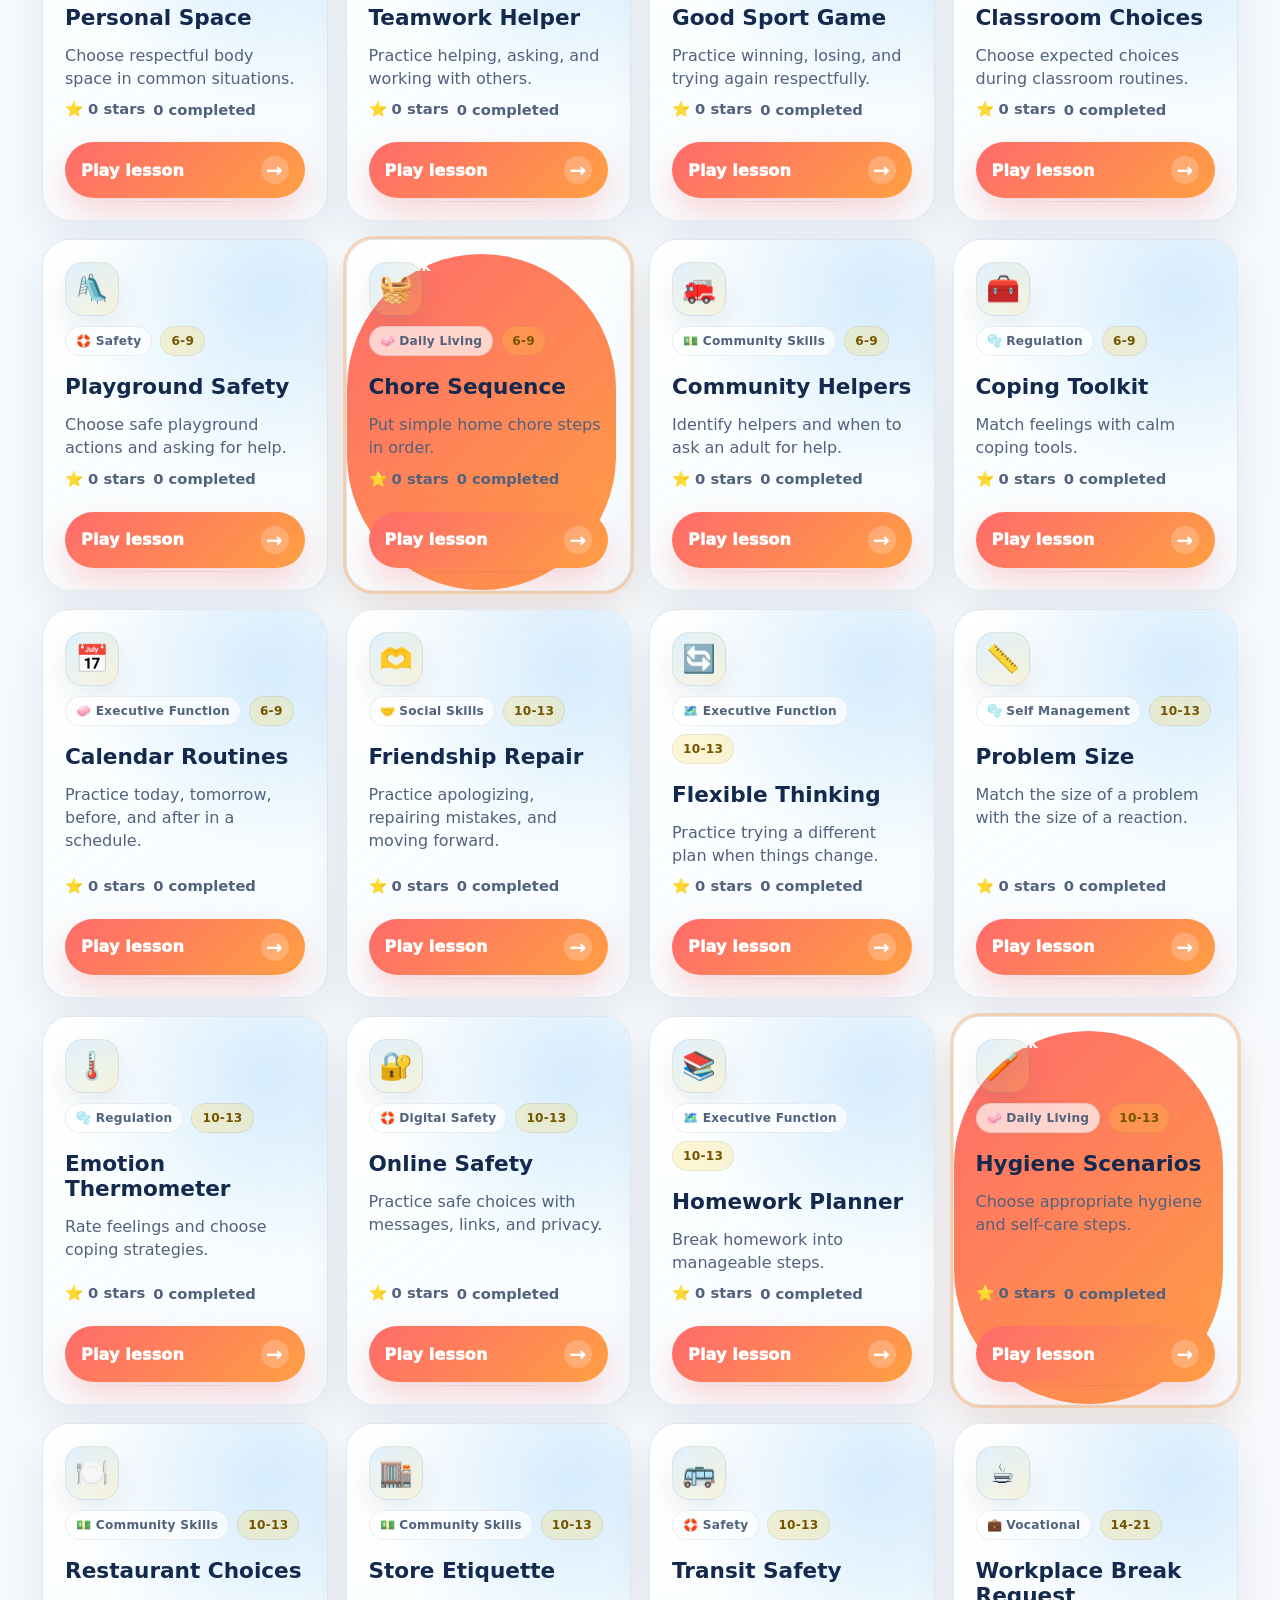
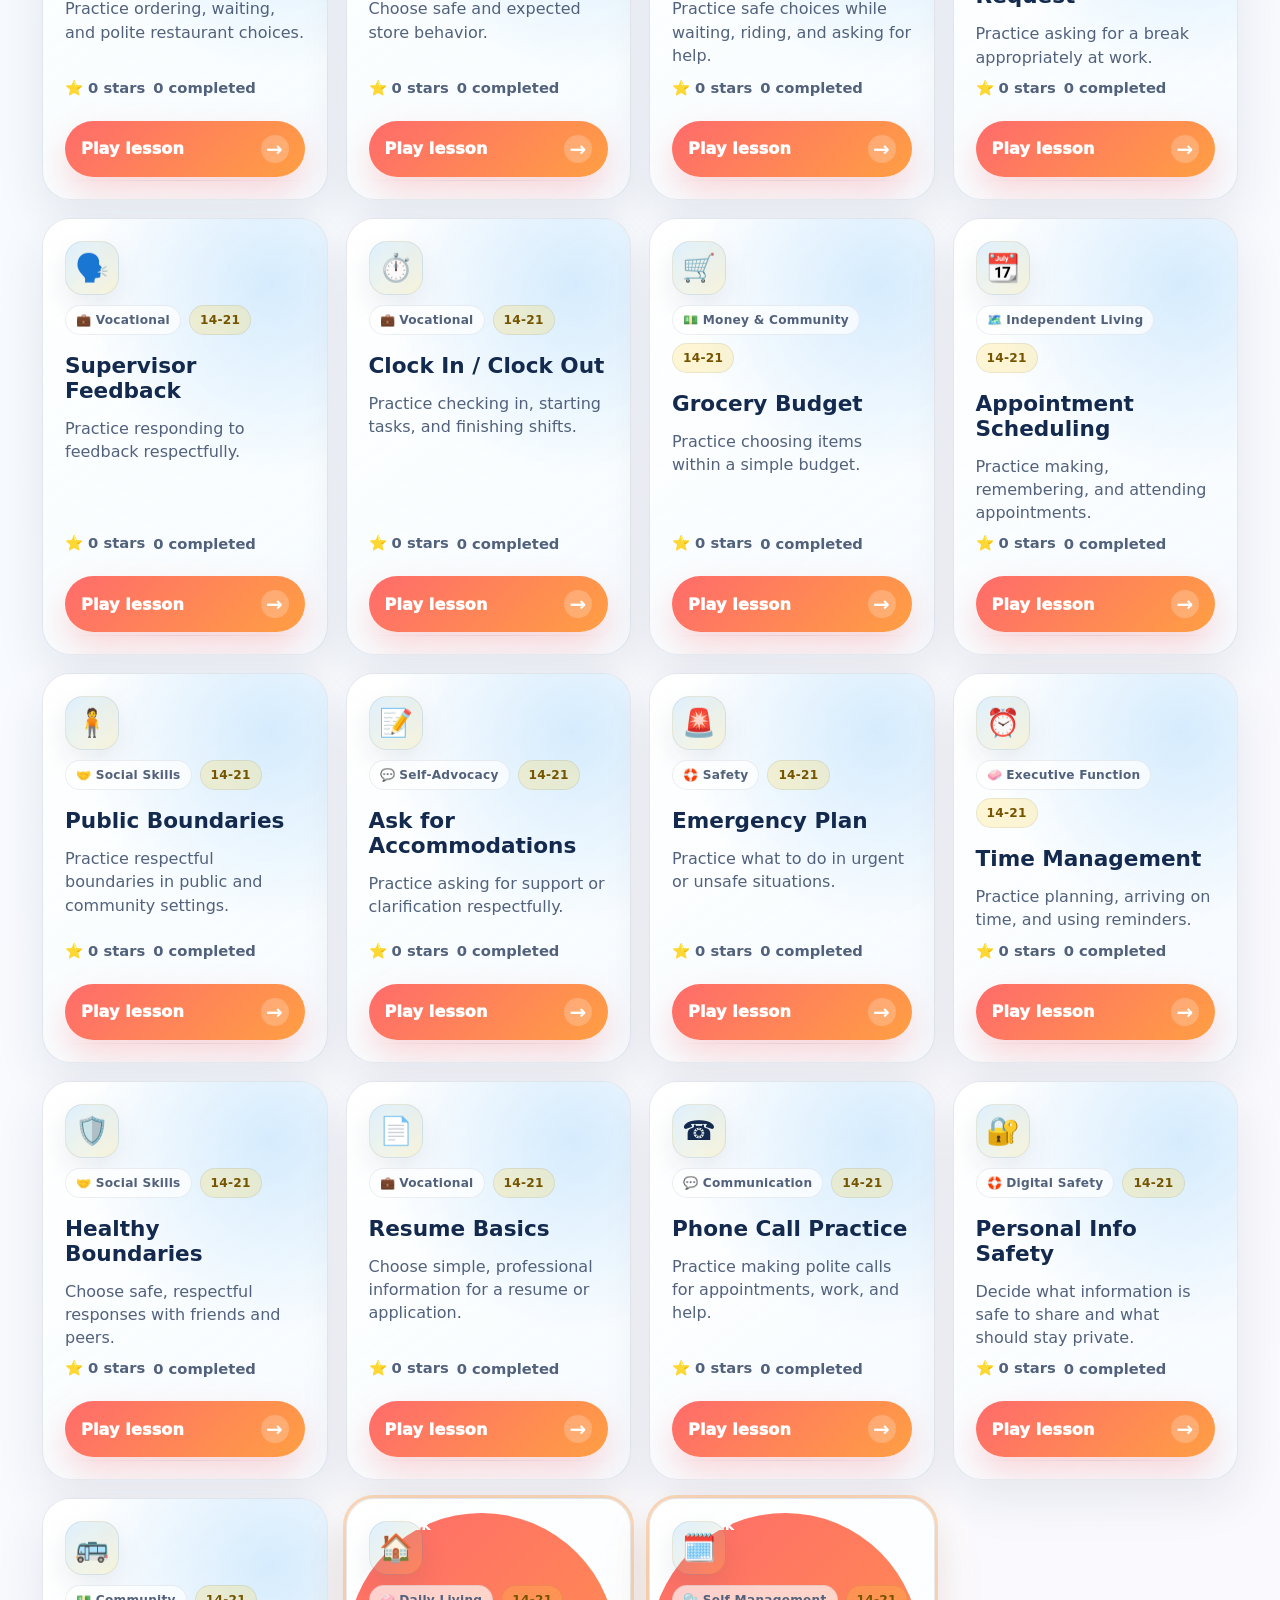
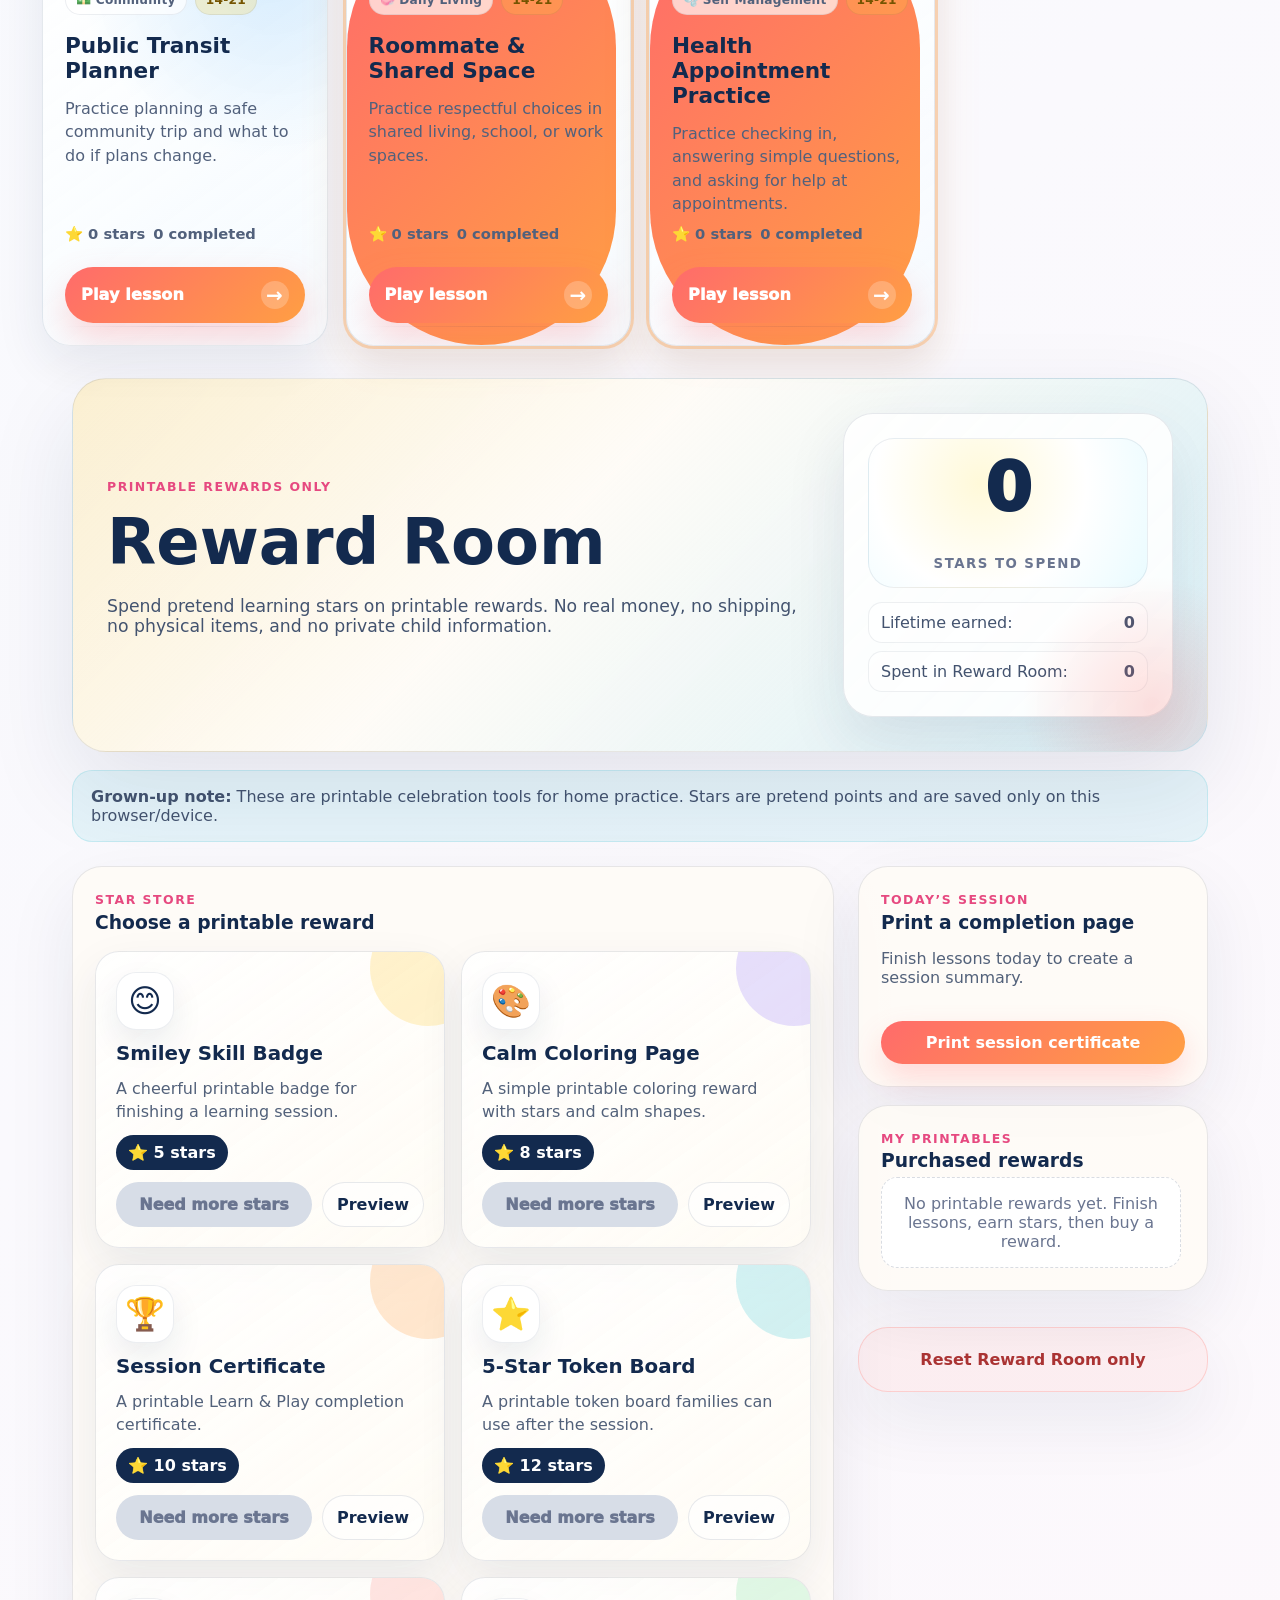
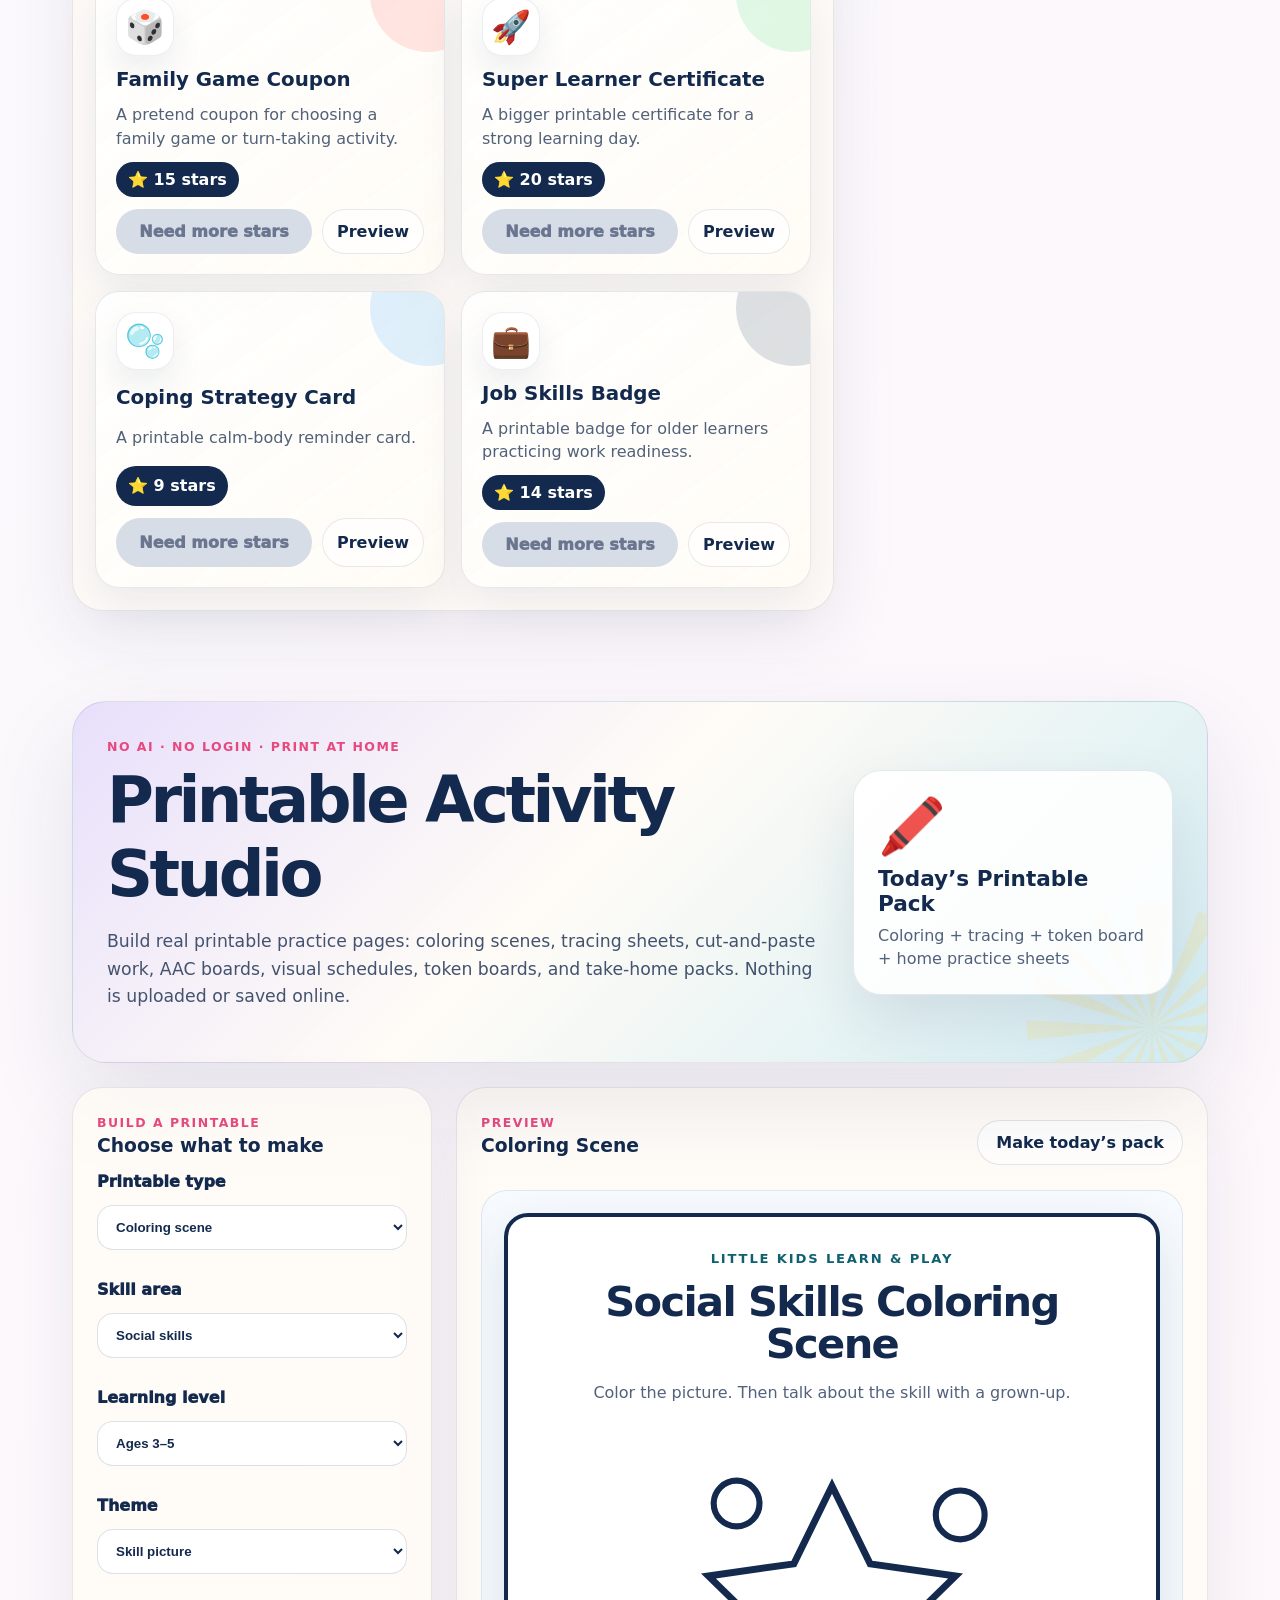
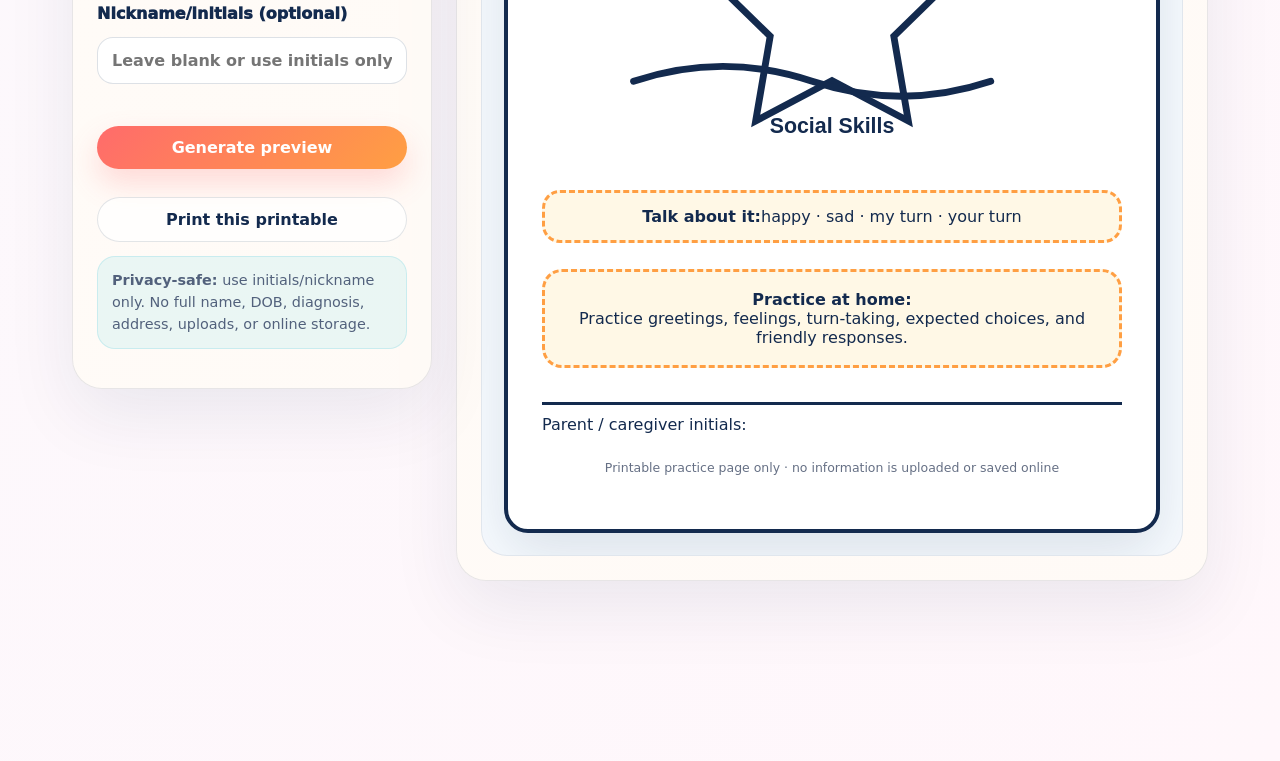
==== commit 1ea12f62: "Add files via upload" ====
--- a/learn-and-play/index.html
+++ b/learn-and-play/index.html
@@ -93,7 +93,7 @@
     <section class="controls-card" aria-label="Age and skill controls">
       <div>
         <h2>Choose a learning level</h2>
-        <p>Older learners can jump to teen and young adult skills. Younger learners can start with simple visual practice.</p>
+        <p>Older learners can jump to teen and young adult skills. Younger learners can start with simple visual practice. If a weekly pack has no lesson for your selected island, the page will automatically show the full library for that level.</p>
       </div>
       <div class="age-tabs" role="tablist" aria-label="Age groups">
         <button class="age-tab active" data-age="ALL" type="button">All</button>
@@ -208,6 +208,11 @@
             <option value="thermometer">Emotion thermometer</option>
             <option value="token">Token board</option>
             <option value="worksheet">Scenario worksheet</option>
+            <option value="roleplay">Role-play cards</option>
+            <option value="budget">Budget practice sheet</option>
+            <option value="jobreadiness">Job readiness checklist</option>
+            <option value="goalplan">Weekly goal planner</option>
+            <option value="socialstory">Social story mini book</option>
             <option value="certificate">Certificate / badge</option>
             <option value="pack">Today’s full printable pack</option>
           </select>
--- a/learn-and-play/styles.css
+++ b/learn-and-play/styles.css
@@ -1058,3 +1058,12 @@
 .weekly-actions{display:flex;gap:12px;flex-wrap:wrap;margin-top:18px}.weekly-side{background:rgba(255,255,255,.72);border:1px solid rgba(19,42,78,.09);border-radius:26px;padding:20px;box-shadow:inset 0 1px 0 rgba(255,255,255,.75)}.weekly-badge{display:inline-flex;align-items:center;gap:8px;font-weight:950;color:#132a4e;background:#fff3cd;border:1px solid rgba(255,193,7,.32);border-radius:999px;padding:10px 14px;margin-bottom:14px}.weekly-game-chips{display:flex;flex-wrap:wrap;gap:8px;margin:10px 0 16px}.weekly-game-chips span{font-size:12px;font-weight:850;color:#132a4e;background:#eef8ff;border:1px solid rgba(77,171,247,.20);border-radius:999px;padding:7px 9px}.weekly-printables{font-size:13px;line-height:1.55;color:#506079;background:#fff;border:1px dashed rgba(19,42,78,.16);border-radius:18px;padding:12px}.weekly-printables strong{color:#132a4e}.weekly-calendar{grid-column:1/-1;display:grid;grid-template-columns:repeat(4,minmax(0,1fr));gap:10px}.week-card{border:1px solid rgba(19,42,78,.09);background:rgba(255,255,255,.78);border-radius:18px;padding:14px;color:#132a4e}.week-card.active{background:#132a4e;color:white}.week-card strong{display:block;font-size:13px;letter-spacing:.08em;text-transform:uppercase;opacity:.8}.week-card span{display:block;margin-top:4px;font-weight:900}.weekly-mode-note{grid-column:1/-1;background:#fff5df;border:1px solid rgba(255,159,67,.32);border-radius:20px;padding:14px 16px;color:#5c4a24;font-weight:800}.game-card.weekly-featured{outline:3px solid rgba(255,159,67,.35);box-shadow:0 20px 50px rgba(255,159,67,.12),0 16px 40px rgba(19,42,78,.08)}.game-card.weekly-featured:before{content:"This week";position:absolute;top:14px;right:14px;background:linear-gradient(135deg,#ff6b6b,#ff9f43);color:white;padding:7px 10px;border-radius:999px;font-size:11px;font-weight:950;letter-spacing:.06em;text-transform:uppercase}.weekly-pill{background:linear-gradient(135deg,#eef8ff,#fff3cd)!important;border-color:rgba(77,171,247,.25)!important}
 @media (max-width:900px){.weekly-pack{grid-template-columns:1fr}.weekly-calendar{grid-template-columns:1fr 1fr}.weekly-main h2{font-size:34px}}
 @media (max-width:580px){.weekly-calendar{grid-template-columns:1fr}.weekly-actions .primary-action,.weekly-actions .secondary-action{width:100%;justify-content:center}}
+
+/* V22 QA + Printable expansion */
+.weekly-mode-note.warn{background:#fff8e6;border-color:#ffd43b;color:#5c4800}
+.checklist-print,.goal-plan-grid,.mini-book-grid{display:grid;gap:12px;margin:20px auto;max-width:680px;text-align:left}
+.checklist-print div,.goal-plan-grid>div,.mini-book-grid>div{border:2px solid #e6edf6;border-radius:18px;background:#fff;padding:14px}
+.check-square{display:inline-block;width:24px;height:24px;border:3px solid #132a4e;border-radius:6px;margin-right:10px;vertical-align:middle}
+.goal-plan-grid{grid-template-columns:1fr 1fr}.mini-book-grid{grid-template-columns:1fr 1fr}
+@media(max-width:700px){.goal-plan-grid,.mini-book-grid{grid-template-columns:1fr}}
+@media print{.checklist-print div,.goal-plan-grid>div,.mini-book-grid>div{break-inside:avoid}}
